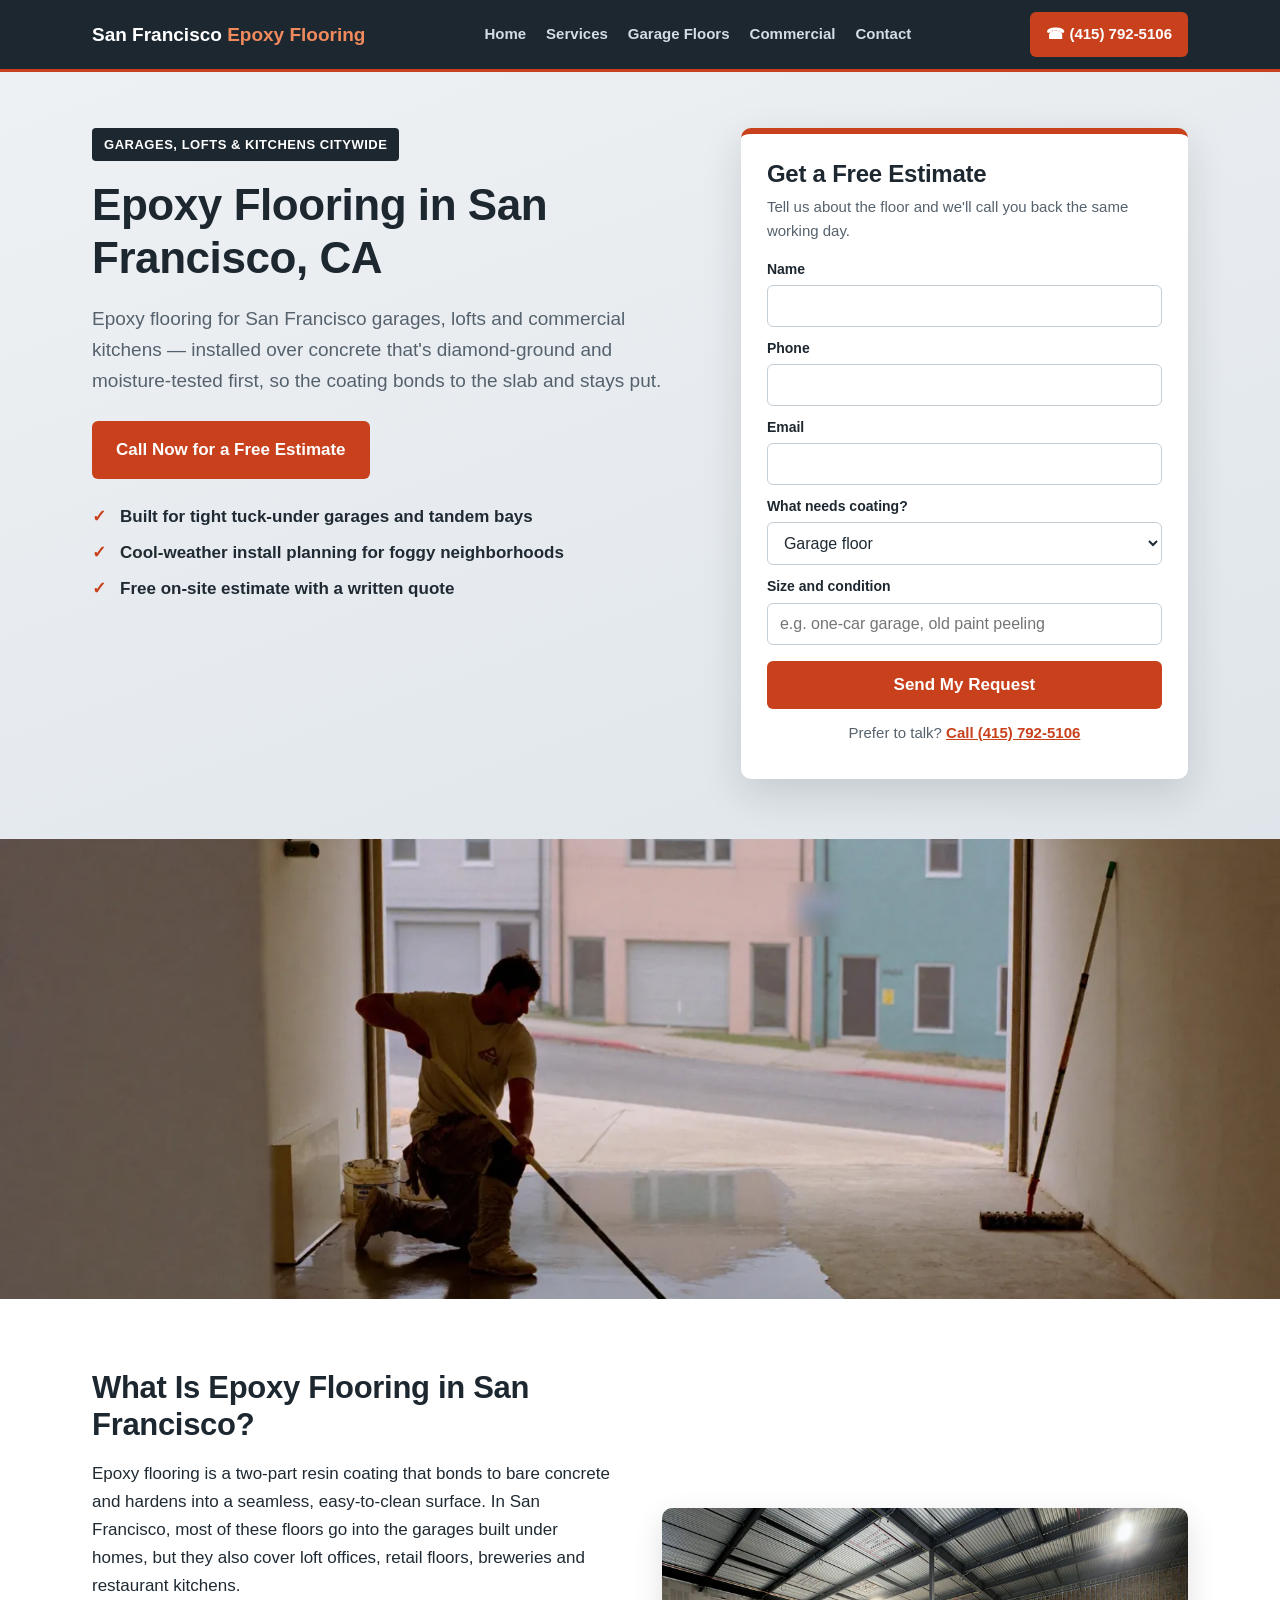
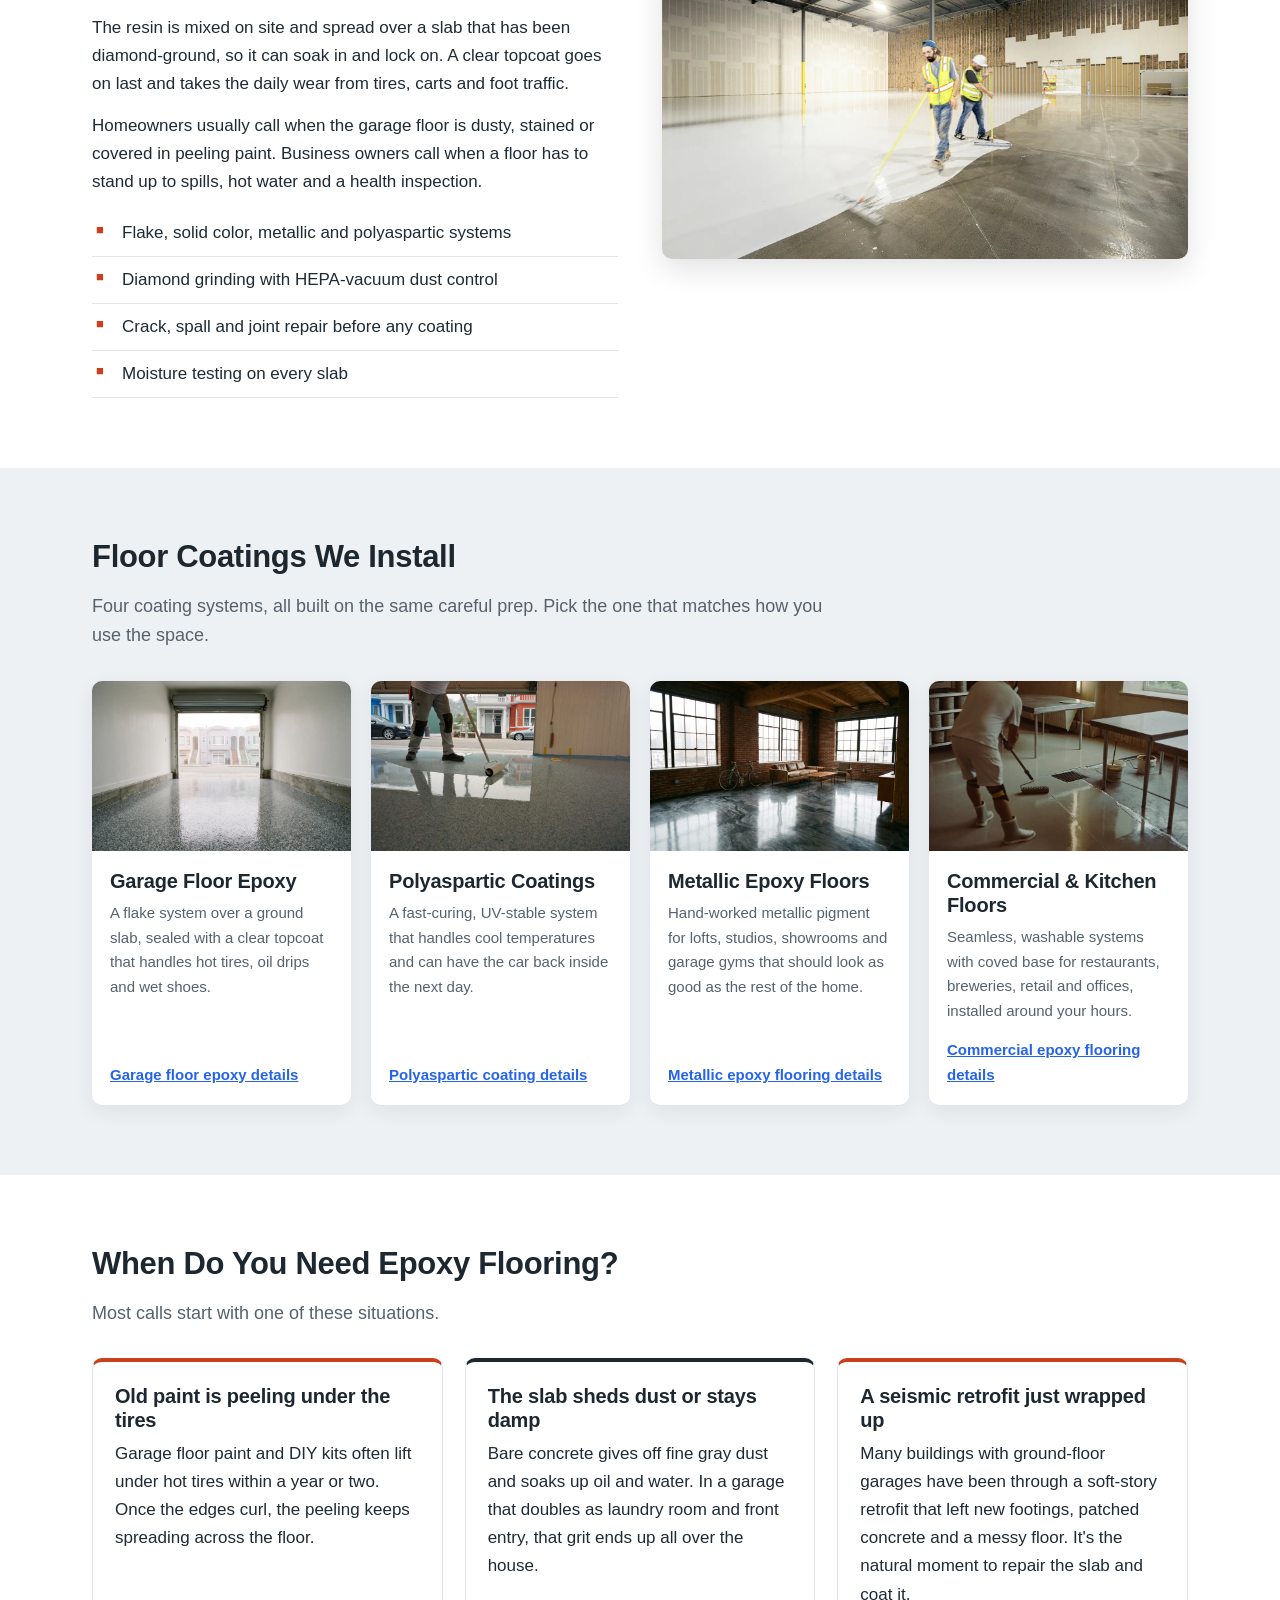
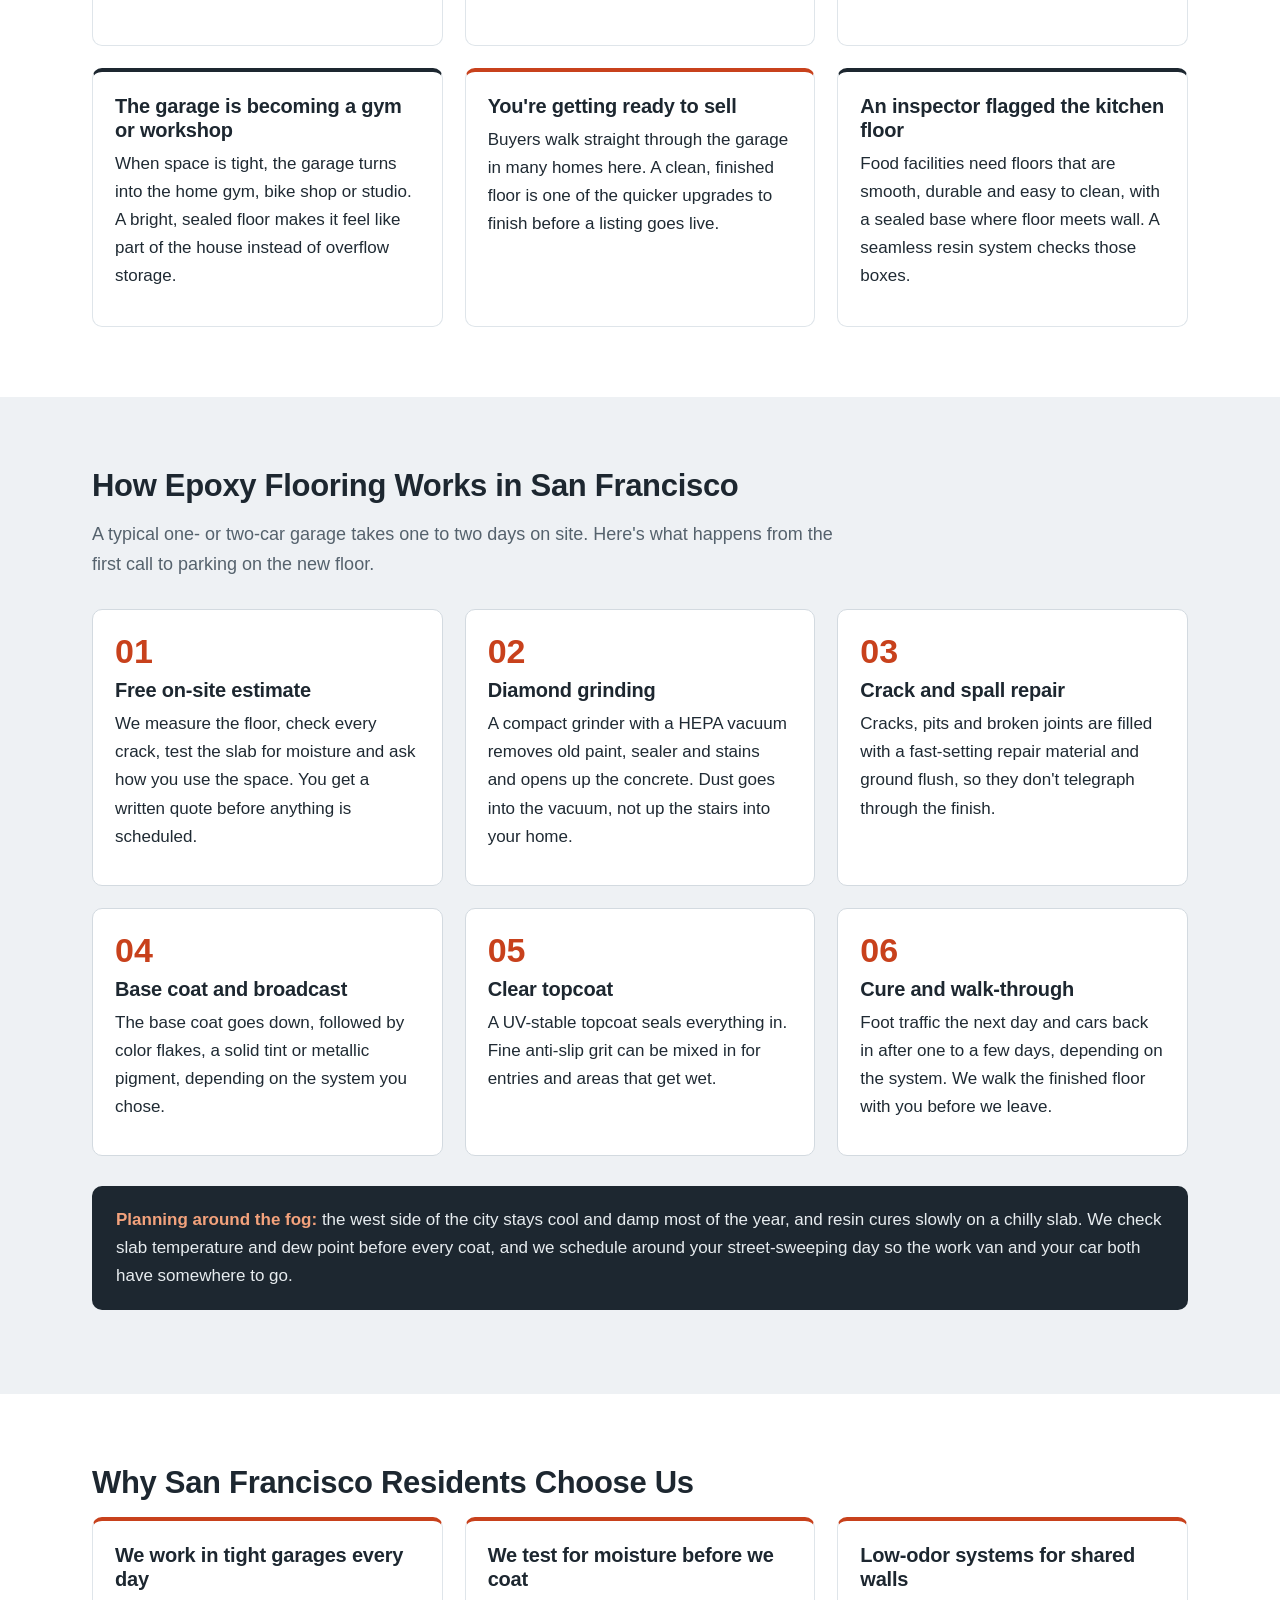
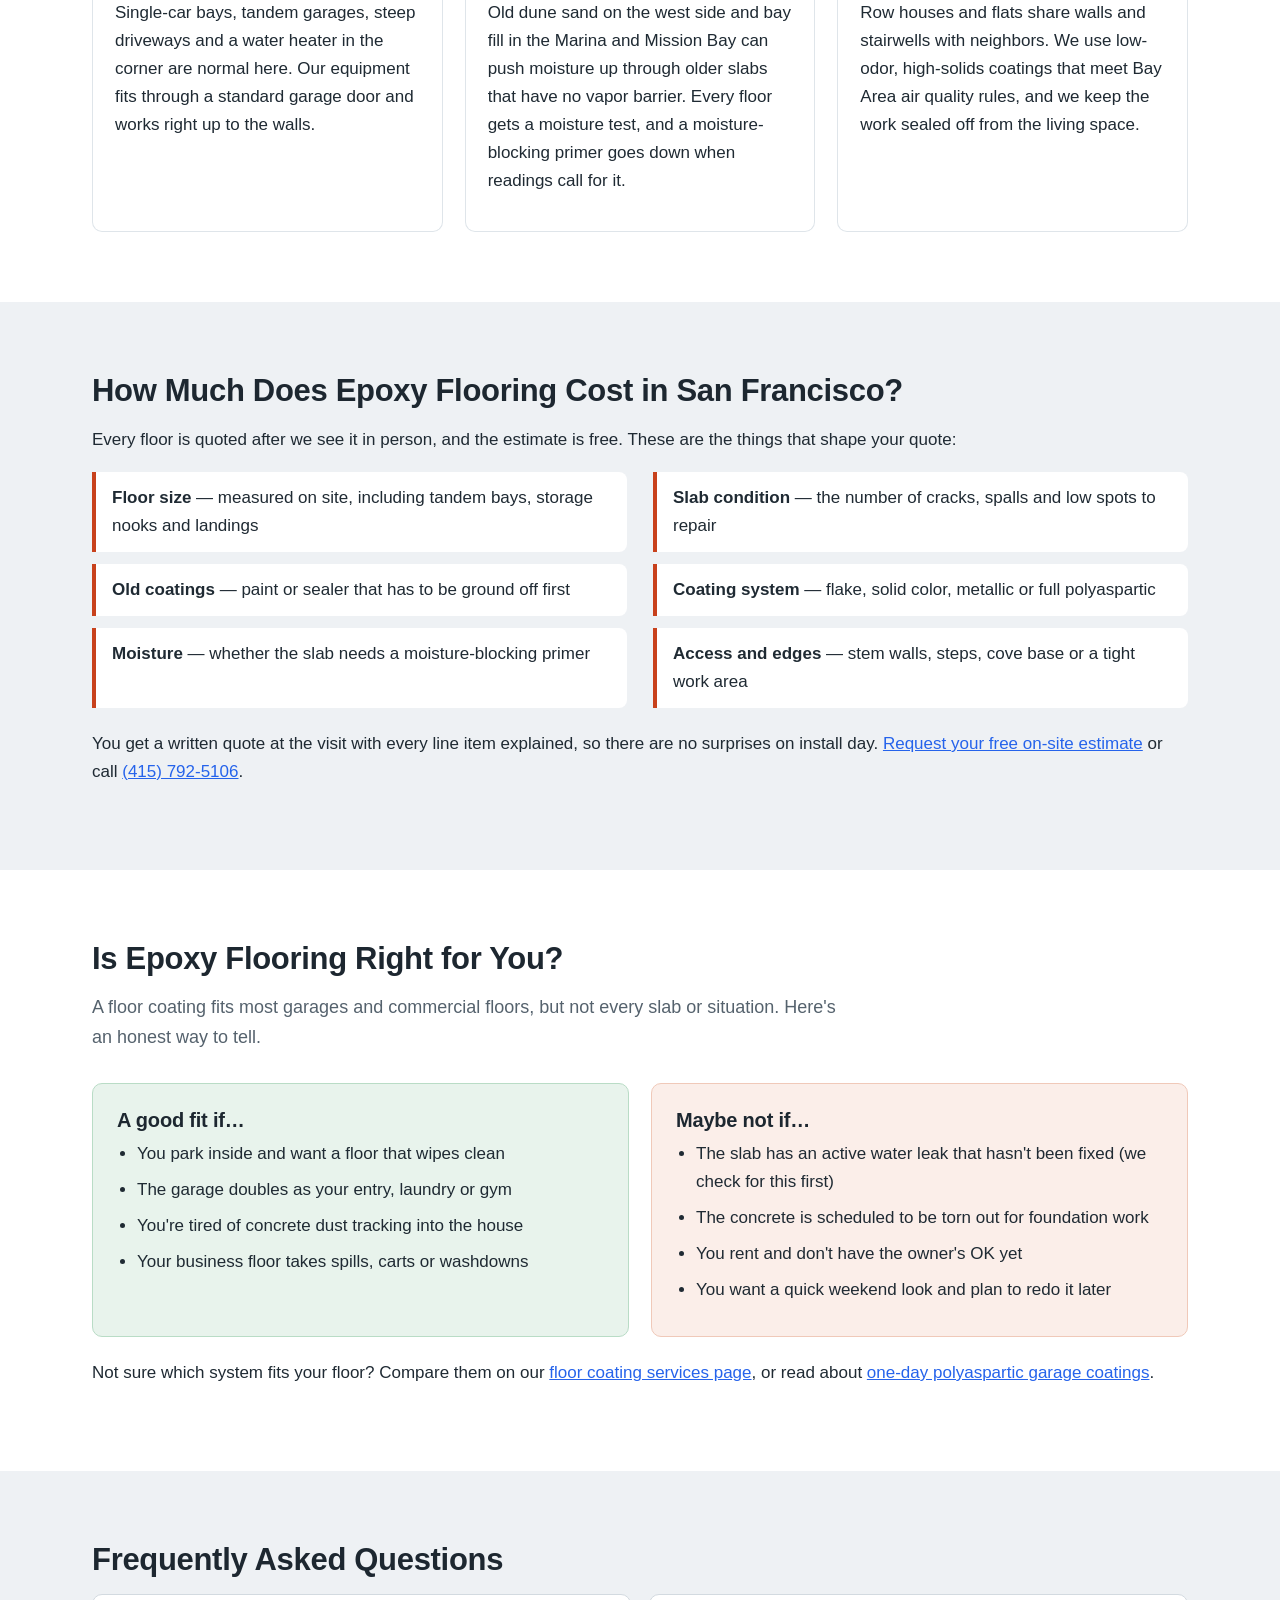
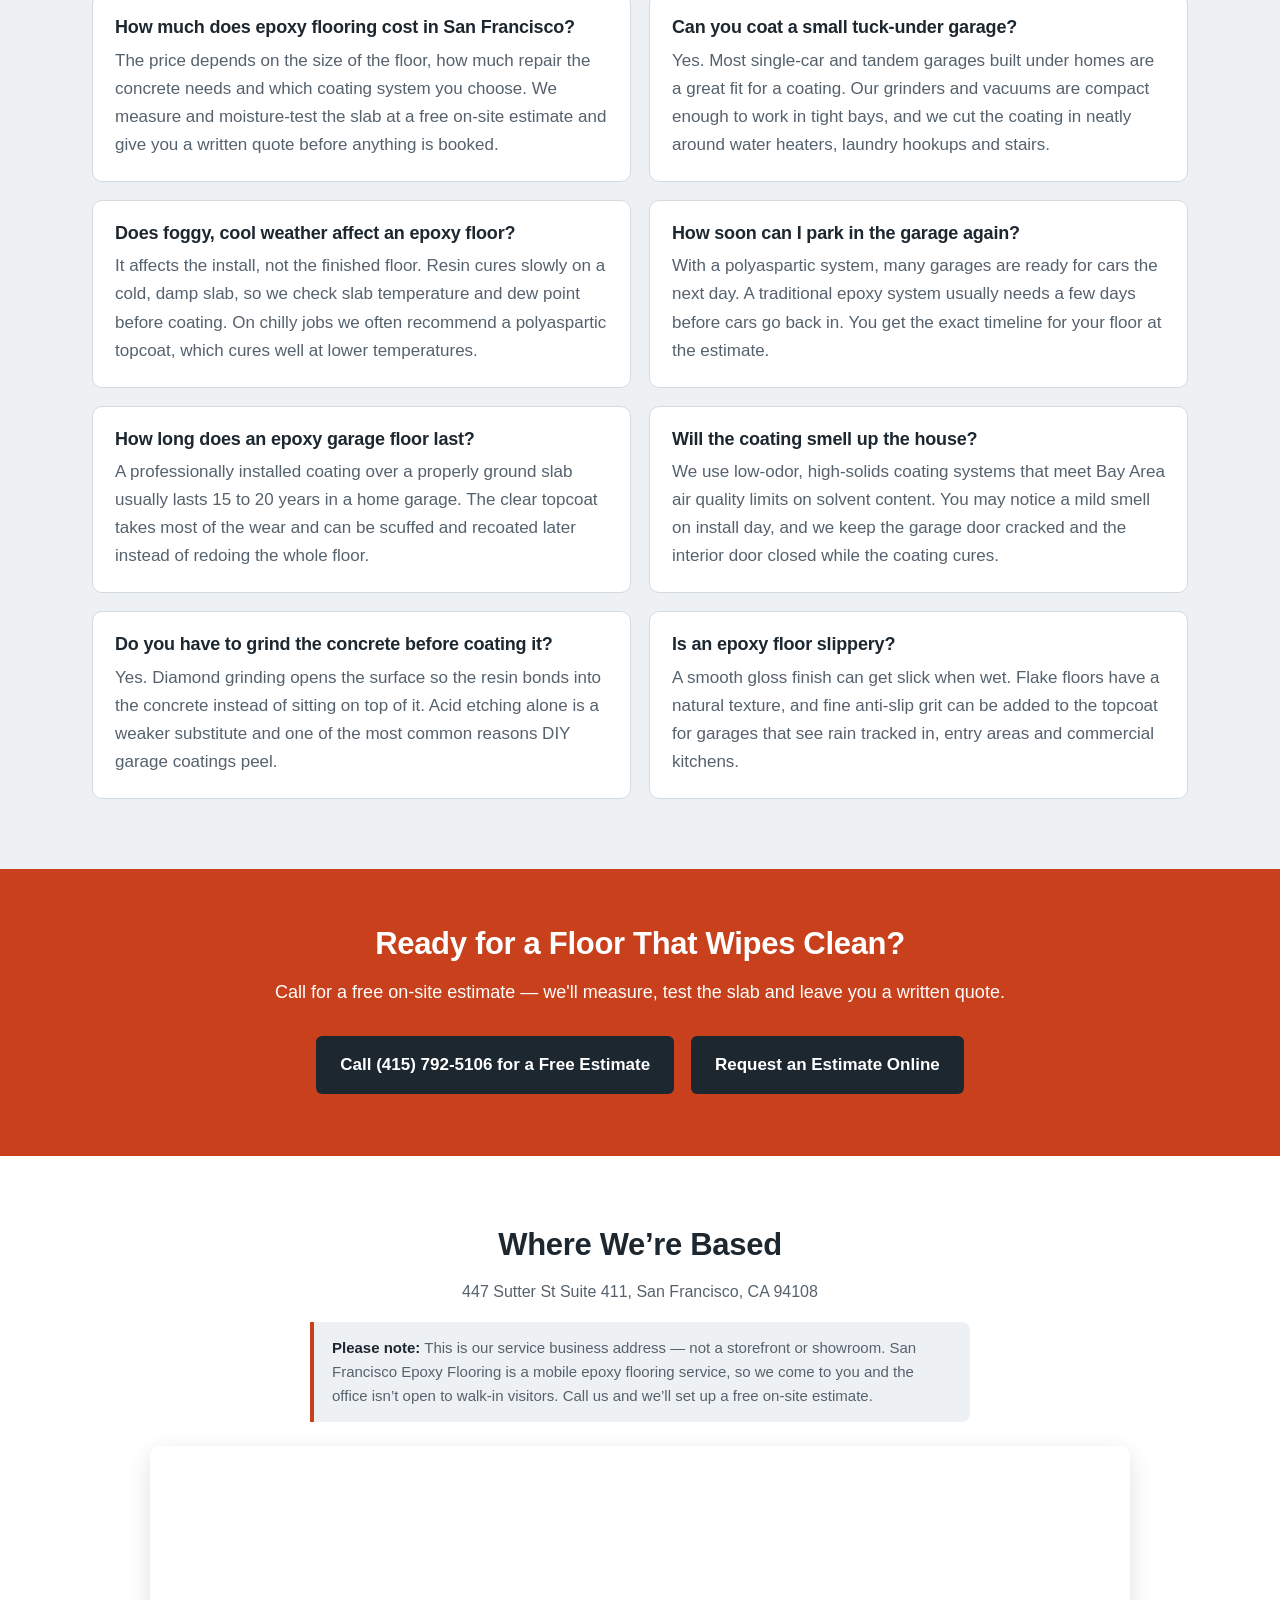
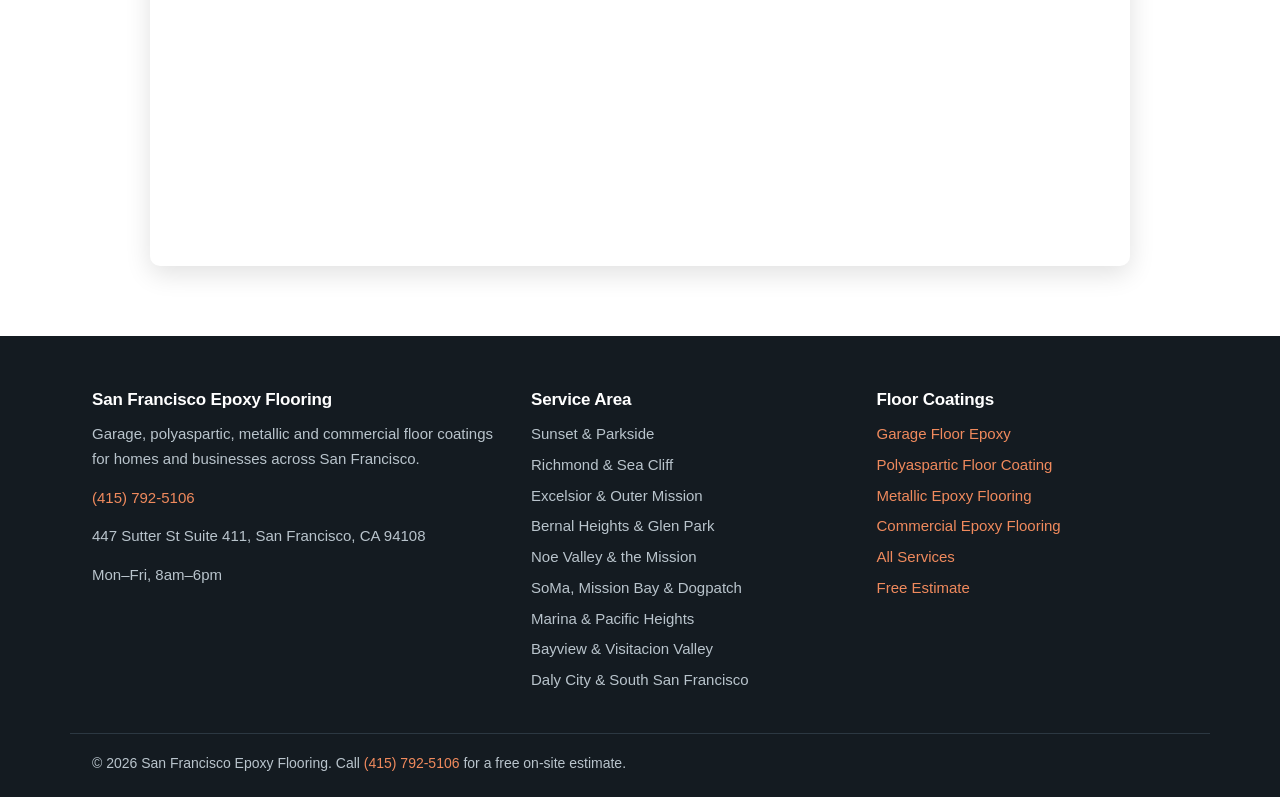
==== index.html @ fe1f2755 "Initial site build - Epoxy Flooring San Francisco" ====
<!DOCTYPE html>
<html lang="en">
<head>
<meta charset="utf-8">
<meta name="viewport" content="width=device-width, initial-scale=1">
<title>Epoxy Flooring in San Francisco, CA | Free On-Site Estimates</title>
<meta name="description" content="Epoxy flooring in San Francisco for tuck-under garages, lofts and restaurant kitchens. Diamond-ground prep and moisture testing. Free estimate: (415) 792-5106.">
<link rel="canonical" href="https://www.sanfranciscoepoxyflooring.com/">
<link rel="stylesheet" href="styles.css">
<script type="application/ld+json">
{
  "@context": "https://schema.org",
  "@type": "LocalBusiness",
  "name": "San Francisco Epoxy Flooring",
  "telephone": "+1-415-792-5106",
  "url": "https://www.sanfranciscoepoxyflooring.com/",
  "image": "https://www.sanfranciscoepoxyflooring.com/epoxy-flooring-san-francisco-hero.webp",
  "address": {
    "@type": "PostalAddress",
    "streetAddress": "447 Sutter St Suite 411",
    "addressLocality": "San Francisco",
    "addressRegion": "CA",
    "postalCode": "94108",
    "addressCountry": "US"
  },
  "areaServed": "San Francisco, CA",
  "description": "Epoxy flooring in San Francisco, CA",
  "openingHours": "Mo-Fr 08:00-18:00"
}
</script>
<script type="application/ld+json">
{
  "@context": "https://schema.org",
  "@type": "FAQPage",
  "mainEntity": [
    {
      "@type": "Question",
      "name": "How much does epoxy flooring cost in San Francisco?",
      "acceptedAnswer": {
        "@type": "Answer",
        "text": "The price depends on the size of the floor, how much repair the concrete needs and which coating system you choose. We measure and moisture-test the slab at a free on-site estimate and give you a written quote before anything is booked."
      }
    },
    {
      "@type": "Question",
      "name": "Can you coat a small tuck-under garage?",
      "acceptedAnswer": {
        "@type": "Answer",
        "text": "Yes. Most single-car and tandem garages built under homes are a great fit for a coating. Our grinders and vacuums are compact enough to work in tight bays, and we cut the coating in neatly around water heaters, laundry hookups and stairs."
      }
    },
    {
      "@type": "Question",
      "name": "Does foggy, cool weather affect an epoxy floor?",
      "acceptedAnswer": {
        "@type": "Answer",
        "text": "It affects the install, not the finished floor. Resin cures slowly on a cold, damp slab, so we check slab temperature and dew point before coating. On chilly jobs we often recommend a polyaspartic topcoat, which cures well at lower temperatures."
      }
    },
    {
      "@type": "Question",
      "name": "How soon can I park in the garage again?",
      "acceptedAnswer": {
        "@type": "Answer",
        "text": "With a polyaspartic system, many garages are ready for cars the next day. A traditional epoxy system usually needs a few days before cars go back in. You get the exact timeline for your floor at the estimate."
      }
    },
    {
      "@type": "Question",
      "name": "How long does an epoxy garage floor last?",
      "acceptedAnswer": {
        "@type": "Answer",
        "text": "A professionally installed coating over a properly ground slab usually lasts 15 to 20 years in a home garage. The clear topcoat takes most of the wear and can be scuffed and recoated later instead of redoing the whole floor."
      }
    },
    {
      "@type": "Question",
      "name": "Will the coating smell up the house?",
      "acceptedAnswer": {
        "@type": "Answer",
        "text": "We use low-odor, high-solids coating systems that meet Bay Area air quality limits on solvent content. You may notice a mild smell on install day, and we keep the garage door cracked and the interior door closed while the coating cures."
      }
    },
    {
      "@type": "Question",
      "name": "Do you have to grind the concrete before coating it?",
      "acceptedAnswer": {
        "@type": "Answer",
        "text": "Yes. Diamond grinding opens the surface so the resin bonds into the concrete instead of sitting on top of it. Acid etching alone is a weaker substitute and one of the most common reasons DIY garage coatings peel."
      }
    },
    {
      "@type": "Question",
      "name": "Is an epoxy floor slippery?",
      "acceptedAnswer": {
        "@type": "Answer",
        "text": "A smooth gloss finish can get slick when wet. Flake floors have a natural texture, and fine anti-slip grit can be added to the topcoat for garages that see rain tracked in, entry areas and commercial kitchens."
      }
    }
  ]
}
</script>
</head>
<body>

<!-- NAV -->
<nav class="nav">
  <div class="nav-inner">
    <a class="brand" href="/">San Francisco <span>Epoxy Flooring</span></a>
    <div class="nav-links">
      <a href="/">Home</a>
      <a href="services.html">Services</a>
      <a href="garage-floor-epoxy-san-francisco.html">Garage Floors</a>
      <a href="commercial-epoxy-flooring-san-francisco.html">Commercial</a>
      <a href="contact.html">Contact</a>
    </div>
    <a class="nav-cta" href="tel:+14157925106">&#9742; (415) 792-5106</a>
  </div>
</nav>

<header class="hero">
  <div class="wrap hero-grid">
    <div class="hero-copy">
      <span class="eyebrow">Garages, lofts &amp; kitchens citywide</span>
      <h1>Epoxy Flooring in San Francisco, CA</h1>
      <p class="hero-sub">Epoxy flooring for San Francisco garages, lofts and commercial kitchens &mdash; installed over concrete that's diamond-ground and moisture-tested first, so the coating bonds to the slab and stays put.</p>
      <a class="btn" href="tel:+14157925106">Call Now for a Free Estimate</a>
      <ul class="hero-points">
        <li>Built for tight tuck-under garages and tandem bays</li>
        <li>Cool-weather install planning for foggy neighborhoods</li>
        <li>Free on-site estimate with a written quote</li>
      </ul>
    </div>
    <div class="hero-form">
      <h2>Get a Free Estimate</h2>
      <p class="form-note">Tell us about the floor and we'll call you back the same working day.</p>
      <form action="https://formspree.io/f/xkjoogpb" method="POST">
        <input type="hidden" name="_subject" value="New Lead &mdash; Epoxy Flooring in San Francisco">
        <label for="hf-name">Name</label>
        <input type="text" id="hf-name" name="name" autocomplete="name" required>
        <label for="hf-phone">Phone</label>
        <input type="tel" id="hf-phone" name="phone" autocomplete="tel" required>
        <label for="hf-email">Email</label>
        <input type="email" id="hf-email" name="email" autocomplete="email">
        <label for="hf-service">What needs coating?</label>
        <select id="hf-service" name="service">
          <option>Garage floor</option>
          <option>Polyaspartic coating</option>
          <option>Metallic epoxy floor</option>
          <option>Commercial or kitchen floor</option>
          <option>Other / not sure</option>
        </select>
        <label for="hf-details">Size and condition</label>
        <input type="text" id="hf-details" name="details" placeholder="e.g. one-car garage, old paint peeling">
        <input type="text" name="_gotcha" style="display:none" tabindex="-1" autocomplete="off">
        <button type="submit">Send My Request</button>
      </form>
      <p class="form-alt">Prefer to talk? <a href="tel:+14157925106">Call (415) 792-5106</a></p>
    </div>
  </div>
</header>

<section class="hero-band">
  <img src="epoxy-flooring-san-francisco-hero.webp" alt="Installer kneeling to squeegee gray epoxy across a narrow garage floor with the roll-up door open to the street" width="1600" height="900">
</section>

<!-- WHAT IS IT -->
<section class="section">
  <div class="wrap split">
    <div>
      <h2>What Is Epoxy Flooring in San Francisco?</h2>
      <p>Epoxy flooring is a two-part resin coating that bonds to bare concrete and hardens into a seamless, easy-to-clean surface. In San Francisco, most of these floors go into the garages built under homes, but they also cover loft offices, retail floors, breweries and restaurant kitchens.</p>
      <p>The resin is mixed on site and spread over a slab that has been diamond-ground, so it can soak in and lock on. A clear topcoat goes on last and takes the daily wear from tires, carts and foot traffic.</p>
      <p>Homeowners usually call when the garage floor is dusty, stained or covered in peeling paint. Business owners call when a floor has to stand up to spills, hot water and a health inspection.</p>
      <ul class="ticks">
        <li>Flake, solid color, metallic and polyaspartic systems</li>
        <li>Diamond grinding with HEPA-vacuum dust control</li>
        <li>Crack, spall and joint repair before any coating</li>
        <li>Moisture testing on every slab</li>
      </ul>
    </div>
    <div>
      <img src="epoxy-coating-crew-san-francisco.webp" alt="Two installers spreading white epoxy coating across a large concrete floor with squeegees" width="1600" height="1068" loading="lazy">
    </div>
  </div>
</section>

<!-- SERVICES GRID -->
<section class="section alt">
  <div class="wrap">
    <h2>Floor Coatings We Install</h2>
    <p class="lead">Four coating systems, all built on the same careful prep. Pick the one that matches how you use the space.</p>
    <div class="svc-grid">
      <div class="svc-card">
        <img src="garage-floor-epoxy-san-francisco.webp" alt="Glossy gray flake epoxy floor in a narrow garage with the door open to a row of houses" width="1600" height="1073" loading="lazy">
        <div class="svc-body">
          <h3>Garage Floor Epoxy</h3>
          <p>A flake system over a ground slab, sealed with a clear topcoat that handles hot tires, oil drips and wet shoes.</p>
          <a class="svc-link" href="garage-floor-epoxy-san-francisco.html">Garage floor epoxy details</a>
        </div>
      </div>
      <div class="svc-card">
        <img src="polyaspartic-floor-coating-san-francisco.webp" alt="Installer rolling a clear polyaspartic topcoat over a blue-gray flake garage floor" width="1600" height="1200" loading="lazy">
        <div class="svc-body">
          <h3>Polyaspartic Coatings</h3>
          <p>A fast-curing, UV-stable system that handles cool temperatures and can have the car back inside the next day.</p>
          <a class="svc-link" href="polyaspartic-floor-coating-san-francisco.html">Polyaspartic coating details</a>
        </div>
      </div>
      <div class="svc-card">
        <img src="metallic-epoxy-floor-san-francisco.webp" alt="Charcoal and silver metallic epoxy floor in a brick warehouse loft with tall steel windows" width="1600" height="1073" loading="lazy">
        <div class="svc-body">
          <h3>Metallic Epoxy Floors</h3>
          <p>Hand-worked metallic pigment for lofts, studios, showrooms and garage gyms that should look as good as the rest of the home.</p>
          <a class="svc-link" href="metallic-epoxy-flooring-san-francisco.html">Metallic epoxy flooring details</a>
        </div>
      </div>
      <div class="svc-card">
        <img src="commercial-epoxy-flooring-san-francisco.webp" alt="Installer rolling light gray epoxy across a restaurant kitchen floor near a floor drain" width="1600" height="1067" loading="lazy">
        <div class="svc-body">
          <h3>Commercial &amp; Kitchen Floors</h3>
          <p>Seamless, washable systems with coved base for restaurants, breweries, retail and offices, installed around your hours.</p>
          <a class="svc-link" href="commercial-epoxy-flooring-san-francisco.html">Commercial epoxy flooring details</a>
        </div>
      </div>
    </div>
  </div>
</section>

<!-- WHEN -->
<section class="section">
  <div class="wrap">
    <h2>When Do You Need Epoxy Flooring?</h2>
    <p class="lead">Most calls start with one of these situations.</p>
    <div class="grid3">
      <div class="tile accent">
        <h3>Old paint is peeling under the tires</h3>
        <p>Garage floor paint and DIY kits often lift under hot tires within a year or two. Once the edges curl, the peeling keeps spreading across the floor.</p>
      </div>
      <div class="tile">
        <h3>The slab sheds dust or stays damp</h3>
        <p>Bare concrete gives off fine gray dust and soaks up oil and water. In a garage that doubles as laundry room and front entry, that grit ends up all over the house.</p>
      </div>
      <div class="tile accent">
        <h3>A seismic retrofit just wrapped up</h3>
        <p>Many buildings with ground-floor garages have been through a soft-story retrofit that left new footings, patched concrete and a messy floor. It's the natural moment to repair the slab and coat it.</p>
      </div>
      <div class="tile">
        <h3>The garage is becoming a gym or workshop</h3>
        <p>When space is tight, the garage turns into the home gym, bike shop or studio. A bright, sealed floor makes it feel like part of the house instead of overflow storage.</p>
      </div>
      <div class="tile accent">
        <h3>You're getting ready to sell</h3>
        <p>Buyers walk straight through the garage in many homes here. A clean, finished floor is one of the quicker upgrades to finish before a listing goes live.</p>
      </div>
      <div class="tile">
        <h3>An inspector flagged the kitchen floor</h3>
        <p>Food facilities need floors that are smooth, durable and easy to clean, with a sealed base where floor meets wall. A seamless resin system checks those boxes.</p>
      </div>
    </div>
  </div>
</section>

<!-- HOW IT WORKS -->
<section class="section alt">
  <div class="wrap">
    <h2>How Epoxy Flooring Works in San Francisco</h2>
    <p class="lead">A typical one- or two-car garage takes one to two days on site. Here's what happens from the first call to parking on the new floor.</p>
    <ol class="steps">
      <li><h3>Free on-site estimate</h3><p>We measure the floor, check every crack, test the slab for moisture and ask how you use the space. You get a written quote before anything is scheduled.</p></li>
      <li><h3>Diamond grinding</h3><p>A compact grinder with a HEPA vacuum removes old paint, sealer and stains and opens up the concrete. Dust goes into the vacuum, not up the stairs into your home.</p></li>
      <li><h3>Crack and spall repair</h3><p>Cracks, pits and broken joints are filled with a fast-setting repair material and ground flush, so they don't telegraph through the finish.</p></li>
      <li><h3>Base coat and broadcast</h3><p>The base coat goes down, followed by color flakes, a solid tint or metallic pigment, depending on the system you chose.</p></li>
      <li><h3>Clear topcoat</h3><p>A UV-stable topcoat seals everything in. Fine anti-slip grit can be mixed in for entries and areas that get wet.</p></li>
      <li><h3>Cure and walk-through</h3><p>Foot traffic the next day and cars back in after one to a few days, depending on the system. We walk the finished floor with you before we leave.</p></li>
    </ol>
    <p class="callout"><strong>Planning around the fog:</strong> the west side of the city stays cool and damp most of the year, and resin cures slowly on a chilly slab. We check slab temperature and dew point before every coat, and we schedule around your street-sweeping day so the work van and your car both have somewhere to go.</p>
  </div>
</section>

<!-- WHY US -->
<section class="section">
  <div class="wrap">
    <h2>Why San Francisco Residents Choose Us</h2>
    <div class="grid3">
      <div class="tile accent">
        <h3>We work in tight garages every day</h3>
        <p>Single-car bays, tandem garages, steep driveways and a water heater in the corner are normal here. Our equipment fits through a standard garage door and works right up to the walls.</p>
      </div>
      <div class="tile accent">
        <h3>We test for moisture before we coat</h3>
        <p>Old dune sand on the west side and bay fill in the Marina and Mission Bay can push moisture up through older slabs that have no vapor barrier. Every floor gets a moisture test, and a moisture-blocking primer goes down when readings call for it.</p>
      </div>
      <div class="tile accent">
        <h3>Low-odor systems for shared walls</h3>
        <p>Row houses and flats share walls and stairwells with neighbors. We use low-odor, high-solids coatings that meet Bay Area air quality rules, and we keep the work sealed off from the living space.</p>
      </div>
    </div>
  </div>
</section>

<!-- COST -->
<section class="section alt">
  <div class="wrap">
    <h2>How Much Does Epoxy Flooring Cost in San Francisco?</h2>
    <p>Every floor is quoted after we see it in person, and the estimate is free. These are the things that shape your quote:</p>
    <ul class="factors">
      <li><strong>Floor size</strong> &mdash; measured on site, including tandem bays, storage nooks and landings</li>
      <li><strong>Slab condition</strong> &mdash; the number of cracks, spalls and low spots to repair</li>
      <li><strong>Old coatings</strong> &mdash; paint or sealer that has to be ground off first</li>
      <li><strong>Coating system</strong> &mdash; flake, solid color, metallic or full polyaspartic</li>
      <li><strong>Moisture</strong> &mdash; whether the slab needs a moisture-blocking primer</li>
      <li><strong>Access and edges</strong> &mdash; stem walls, steps, cove base or a tight work area</li>
    </ul>
    <p>You get a written quote at the visit with every line item explained, so there are no surprises on install day. <a href="contact.html" style="color: #2563eb; text-decoration: underline;">Request your free on-site estimate</a> or call <a href="tel:+14157925106" style="color: #2563eb; text-decoration: underline;">(415) 792-5106</a>.</p>
  </div>
</section>

<!-- RIGHT FOR YOU -->
<section class="section">
  <div class="wrap">
    <h2>Is Epoxy Flooring Right for You?</h2>
    <p class="lead">A floor coating fits most garages and commercial floors, but not every slab or situation. Here's an honest way to tell.</p>
    <div class="fit">
      <div class="fit-box fit-yes">
        <h3>A good fit if&hellip;</h3>
        <ul>
          <li>You park inside and want a floor that wipes clean</li>
          <li>The garage doubles as your entry, laundry or gym</li>
          <li>You're tired of concrete dust tracking into the house</li>
          <li>Your business floor takes spills, carts or washdowns</li>
        </ul>
      </div>
      <div class="fit-box fit-no">
        <h3>Maybe not if&hellip;</h3>
        <ul>
          <li>The slab has an active water leak that hasn't been fixed (we check for this first)</li>
          <li>The concrete is scheduled to be torn out for foundation work</li>
          <li>You rent and don't have the owner's OK yet</li>
          <li>You want a quick weekend look and plan to redo it later</li>
        </ul>
      </div>
    </div>
    <p style="margin-top:22px;">Not sure which system fits your floor? Compare them on our <a href="services.html" style="color: #2563eb; text-decoration: underline;">floor coating services page</a>, or read about <a href="polyaspartic-floor-coating-san-francisco.html" style="color: #2563eb; text-decoration: underline;">one-day polyaspartic garage coatings</a>.</p>
  </div>
</section>

<!-- FAQ -->
<section class="section alt">
  <div class="wrap">
    <h2>Frequently Asked Questions</h2>
    <div class="faq-list">
      <div class="faq-item">
        <h3>How much does epoxy flooring cost in San Francisco?</h3>
        <p>The price depends on the size of the floor, how much repair the concrete needs and which coating system you choose. We measure and moisture-test the slab at a free on-site estimate and give you a written quote before anything is booked.</p>
      </div>
      <div class="faq-item">
        <h3>Can you coat a small tuck-under garage?</h3>
        <p>Yes. Most single-car and tandem garages built under homes are a great fit for a coating. Our grinders and vacuums are compact enough to work in tight bays, and we cut the coating in neatly around water heaters, laundry hookups and stairs.</p>
      </div>
      <div class="faq-item">
        <h3>Does foggy, cool weather affect an epoxy floor?</h3>
        <p>It affects the install, not the finished floor. Resin cures slowly on a cold, damp slab, so we check slab temperature and dew point before coating. On chilly jobs we often recommend a polyaspartic topcoat, which cures well at lower temperatures.</p>
      </div>
      <div class="faq-item">
        <h3>How soon can I park in the garage again?</h3>
        <p>With a polyaspartic system, many garages are ready for cars the next day. A traditional epoxy system usually needs a few days before cars go back in. You get the exact timeline for your floor at the estimate.</p>
      </div>
      <div class="faq-item">
        <h3>How long does an epoxy garage floor last?</h3>
        <p>A professionally installed coating over a properly ground slab usually lasts 15 to 20 years in a home garage. The clear topcoat takes most of the wear and can be scuffed and recoated later instead of redoing the whole floor.</p>
      </div>
      <div class="faq-item">
        <h3>Will the coating smell up the house?</h3>
        <p>We use low-odor, high-solids coating systems that meet Bay Area air quality limits on solvent content. You may notice a mild smell on install day, and we keep the garage door cracked and the interior door closed while the coating cures.</p>
      </div>
      <div class="faq-item">
        <h3>Do you have to grind the concrete before coating it?</h3>
        <p>Yes. Diamond grinding opens the surface so the resin bonds into the concrete instead of sitting on top of it. Acid etching alone is a weaker substitute and one of the most common reasons DIY garage coatings peel.</p>
      </div>
      <div class="faq-item">
        <h3>Is an epoxy floor slippery?</h3>
        <p>A smooth gloss finish can get slick when wet. Flake floors have a natural texture, and fine anti-slip grit can be added to the topcoat for garages that see rain tracked in, entry areas and commercial kitchens.</p>
      </div>
    </div>
  </div>
</section>

<!-- CTA -->
<section class="cta-band">
  <div class="wrap">
    <h2>Ready for a Floor That Wipes Clean?</h2>
    <p>Call for a free on-site estimate &mdash; we'll measure, test the slab and leave you a written quote.</p>
    <a class="btn" href="tel:+14157925106">Call (415) 792-5106 for a Free Estimate</a>
    <a class="btn" href="contact.html">Request an Estimate Online</a>
  </div>
</section>

<!-- MAP / LOCATION -->
<section class="section">
  <div class="wrap" style="text-align:center;">
    <h2>Where We&rsquo;re Based</h2>
    <p style="color:var(--muted); font-size:16px; margin-bottom:16px;">447 Sutter St Suite 411, San Francisco, CA 94108</p>
    <p class="map-note">
      <strong>Please note:</strong> This is our service business address &mdash; not a storefront or showroom. San Francisco Epoxy Flooring is a mobile epoxy flooring service, so we come to you and the office isn&rsquo;t open to walk-in visitors. Call us and we&rsquo;ll set up a free on-site estimate.
    </p>
    <div class="map-frame">
      <iframe title="Map to San Francisco Epoxy Flooring service address, 447 Sutter St Suite 411, San Francisco, CA 94108" src="https://www.google.com/maps?q=447%20Sutter%20St%20Suite%20411%2C%20San%20Francisco%2C%20CA%2094108&amp;output=embed" width="100%" height="420" style="border:0; display:block;" loading="lazy" referrerpolicy="no-referrer-when-downgrade" allowfullscreen></iframe>
    </div>
  </div>
</section>

<!-- FOOTER -->
<footer class="footer">
  <div class="wrap footer-grid">
    <div>
      <h3>San Francisco Epoxy Flooring</h3>
      <p>Garage, polyaspartic, metallic and commercial floor coatings for homes and businesses across San Francisco.</p>
      <p><a href="tel:+14157925106">(415) 792-5106</a></p>
      <p>447 Sutter St Suite 411, San Francisco, CA 94108</p>
      <p>Mon&ndash;Fri, 8am&ndash;6pm</p>
    </div>
    <div>
      <h3>Service Area</h3>
      <ul>
        <li>Sunset &amp; Parkside</li>
        <li>Richmond &amp; Sea Cliff</li>
        <li>Excelsior &amp; Outer Mission</li>
        <li>Bernal Heights &amp; Glen Park</li>
        <li>Noe Valley &amp; the Mission</li>
        <li>SoMa, Mission Bay &amp; Dogpatch</li>
        <li>Marina &amp; Pacific Heights</li>
        <li>Bayview &amp; Visitacion Valley</li>
        <li>Daly City &amp; South San Francisco</li>
      </ul>
    </div>
    <div>
      <h3>Floor Coatings</h3>
      <ul>
        <li><a href="garage-floor-epoxy-san-francisco.html">Garage Floor Epoxy</a></li>
        <li><a href="polyaspartic-floor-coating-san-francisco.html">Polyaspartic Floor Coating</a></li>
        <li><a href="metallic-epoxy-flooring-san-francisco.html">Metallic Epoxy Flooring</a></li>
        <li><a href="commercial-epoxy-flooring-san-francisco.html">Commercial Epoxy Flooring</a></li>
        <li><a href="services.html">All Services</a></li>
        <li><a href="contact.html">Free Estimate</a></li>
      </ul>
    </div>
  </div>
  <div class="wrap footer-bottom">&copy; 2026 San Francisco Epoxy Flooring. Call <a href="tel:+14157925106">(415) 792-5106</a> for a free on-site estimate.</div>
</footer>

</body>
</html>
---- styles.css ----
/* San Francisco Epoxy Flooring - fog slate + international orange */
:root {
  --slate: #1d2730;
  --slate-deep: #141b21;
  --orange: #c8411c;
  --orange-dark: #a83514;
  --fog: #eef1f4;
  --fog-mid: #dfe5ea;
  --ink: #1f2a33;
  --muted: #55626d;
  --white: #ffffff;
  --radius: 10px;
}

* { box-sizing: border-box; margin: 0; padding: 0; }

html { -webkit-text-size-adjust: 100%; }

body {
  font-family: "Avenir Next", "Segoe UI", -apple-system, BlinkMacSystemFont, Roboto, Helvetica, Arial, sans-serif;
  color: var(--ink);
  background: var(--white);
  line-height: 1.65;
  font-size: 17px;
}

img { max-width: 100%; height: auto; display: block; }
a { color: inherit; }

.wrap { max-width: 1140px; margin: 0 auto; padding: 0 22px; }

h1, h2, h3 { line-height: 1.2; color: var(--slate); font-weight: 800; letter-spacing: -0.01em; }
h1 { font-size: 44px; margin-bottom: 18px; }
h2 { font-size: 31px; margin-bottom: 16px; }
h3 { font-size: 20px; margin-bottom: 8px; }
p { margin-bottom: 14px; }

/* NAV */
.nav { position: sticky; top: 0; z-index: 50; background: var(--slate); border-bottom: 3px solid var(--orange); }
.nav-inner { max-width: 1140px; margin: 0 auto; padding: 12px 22px; display: flex; align-items: center; gap: 20px; }
.brand { color: var(--white); text-decoration: none; font-weight: 800; font-size: 19px; white-space: nowrap; }
.brand span { color: #f08a5d; }
.nav-links { display: flex; gap: 20px; flex: 1; justify-content: center; }
.nav-links a { color: #d5dde3; text-decoration: none; font-size: 15px; font-weight: 600; white-space: nowrap; }
.nav-links a:hover { color: var(--white); }
.nav-cta { background: var(--orange); color: var(--white); text-decoration: none; font-weight: 800; padding: 10px 16px; border-radius: 6px; white-space: nowrap; font-size: 15px; }
.nav-cta:hover { background: var(--orange-dark); }

/* HERO */
.hero { background: linear-gradient(160deg, var(--fog) 0%, var(--fog-mid) 100%); padding: 56px 0 60px; }
.hero-grid { display: grid; grid-template-columns: 1.15fr 0.85fr; gap: 44px; align-items: start; }
.eyebrow { display: inline-block; background: var(--slate); color: var(--white); font-size: 13px; font-weight: 700; letter-spacing: 0.04em; text-transform: uppercase; padding: 6px 12px; border-radius: 4px; margin-bottom: 18px; }
.hero-sub { font-size: 19px; color: var(--muted); margin-bottom: 24px; max-width: 600px; }
.hero-points { list-style: none; margin-top: 24px; }
.hero-points li { padding-left: 28px; position: relative; margin-bottom: 8px; color: var(--ink); font-weight: 600; }
.hero-points li::before { content: "\2713"; position: absolute; left: 0; color: var(--orange); font-weight: 800; }

.btn { display: inline-block; background: var(--orange); color: var(--white); text-decoration: none; font-weight: 800; padding: 15px 24px; border-radius: 6px; font-size: 17px; border: 0; cursor: pointer; }
.btn:hover { background: var(--orange-dark); }
.btn-ghost { background: transparent; color: var(--white); border: 2px solid var(--white); }
.btn-ghost:hover { background: rgba(255,255,255,0.12); }

.hero-form { background: var(--white); border-radius: var(--radius); border-top: 6px solid var(--orange); box-shadow: 0 14px 40px rgba(20, 27, 33, 0.14); padding: 26px 26px 20px; }
.hero-form h2 { font-size: 24px; margin-bottom: 6px; }
.form-note { color: var(--muted); font-size: 15px; margin-bottom: 14px; }
.hero-form label, .contact-form label { display: block; font-size: 14px; font-weight: 700; margin: 10px 0 4px; color: var(--slate); }
.hero-form input, .hero-form select, .contact-form input, .contact-form select, .contact-form textarea {
  width: 100%; padding: 11px 12px; border: 1px solid #c5ced5; border-radius: 6px; font-size: 16px; font-family: inherit; background: var(--white); color: var(--ink);
}
.contact-form textarea { min-height: 120px; resize: vertical; }
.hero-form button, .contact-form button { width: 100%; margin-top: 16px; background: var(--orange); color: var(--white); border: 0; border-radius: 6px; padding: 14px; font-size: 17px; font-weight: 800; cursor: pointer; font-family: inherit; }
.hero-form button:hover, .contact-form button:hover { background: var(--orange-dark); }
.form-alt { text-align: center; font-size: 15px; margin-top: 12px; color: var(--muted); }
.form-alt a { color: var(--orange); font-weight: 800; }

/* IMAGE BAND */
.hero-band img { width: 100%; height: 460px; object-fit: cover; }

/* SECTIONS */
.section { padding: 70px 0; }
.section.alt { background: var(--fog); }
.lead { font-size: 18px; color: var(--muted); max-width: 760px; margin-bottom: 30px; }
.intro { font-size: 19px; max-width: 820px; }

.split { display: grid; grid-template-columns: 1fr 1fr; gap: 44px; align-items: center; }
.split img { border-radius: var(--radius); box-shadow: 0 10px 30px rgba(0,0,0,0.12); }

.ticks { list-style: none; margin-top: 10px; }
.ticks li { padding: 9px 0 9px 30px; position: relative; border-bottom: 1px solid var(--fog-mid); }
.ticks li::before { content: "\25A0"; color: var(--orange); position: absolute; left: 4px; top: 9px; font-size: 13px; }

.grid3 { display: grid; grid-template-columns: repeat(3, 1fr); gap: 22px; }
.grid2 { display: grid; grid-template-columns: repeat(2, 1fr); gap: 22px; }
.tile { background: var(--white); border: 1px solid var(--fog-mid); border-top: 4px solid var(--slate); border-radius: var(--radius); padding: 22px; }
.section.alt .tile { border-color: #d3dae0; border-top-color: var(--slate); }
.tile.accent { border-top-color: var(--orange); }

/* SERVICE CARDS */
.svc-grid { display: grid; grid-template-columns: repeat(4, 1fr); gap: 20px; }
.svc-card { background: var(--white); border-radius: var(--radius); overflow: hidden; box-shadow: 0 6px 20px rgba(20,27,33,0.08); display: flex; flex-direction: column; }
.svc-card img { height: 170px; width: 100%; object-fit: cover; }
.svc-body { padding: 18px; display: flex; flex-direction: column; flex: 1; }
.svc-body p { font-size: 15px; color: var(--muted); flex: 1; }
.svc-link { color: #2563eb; text-decoration: underline; font-weight: 700; font-size: 15px; }

/* STEPS */
.steps { list-style: none; display: grid; grid-template-columns: repeat(3, 1fr); gap: 22px; counter-reset: step; }
.steps li { counter-increment: step; background: var(--white); border-radius: var(--radius); padding: 24px 22px 20px; position: relative; border: 1px solid #d3dae0; }
.steps li::before { content: counter(step, decimal-leading-zero); display: block; font-size: 34px; font-weight: 800; color: var(--orange); line-height: 1; margin-bottom: 10px; }

.callout { margin-top: 30px; background: var(--slate); color: #e7ecef; border-radius: var(--radius); padding: 20px 24px; }
.callout strong { color: #f3a27c; }

.factors { list-style: none; display: grid; grid-template-columns: repeat(2, 1fr); gap: 12px 26px; margin: 18px 0 22px; }
.factors li { background: var(--white); border-left: 4px solid var(--orange); padding: 12px 16px; border-radius: 0 8px 8px 0; }
.section:not(.alt) .factors li { background: var(--fog); }

/* FIT */
.fit { display: grid; grid-template-columns: 1fr 1fr; gap: 22px; }
.fit-box { border-radius: var(--radius); padding: 24px; }
.fit-yes { background: #e8f3ec; border: 1px solid #b9dcc6; }
.fit-no { background: #fbeee9; border: 1px solid #f0c9b9; }
.fit-box ul { padding-left: 20px; }
.fit-box li { margin-bottom: 8px; }

/* COMPARE TABLE */
.compare { width: 100%; border-collapse: collapse; margin: 10px 0 18px; background: var(--white); }
.compare th, .compare td { text-align: left; padding: 12px 14px; border-bottom: 1px solid var(--fog-mid); font-size: 16px; vertical-align: top; }
.compare th { background: var(--slate); color: var(--white); }

/* FAQ */
.faq-list { display: grid; grid-template-columns: 1fr 1fr; gap: 18px; }
.faq-item { background: var(--white); border-radius: var(--radius); padding: 22px; border: 1px solid #d3dae0; }
.faq-item h3 { font-size: 18px; }
.faq-item p { margin-bottom: 0; color: var(--muted); }

/* CTA BAND */
.cta-band { background: var(--orange); color: var(--white); padding: 56px 0; text-align: center; }
.cta-band h2 { color: var(--white); }
.cta-band p { font-size: 18px; margin-bottom: 22px; }
.cta-band .btn { background: var(--slate); margin: 6px; }
.cta-band .btn:hover { background: var(--slate-deep); }

/* CONTACT */
.contact-grid { display: grid; grid-template-columns: 1fr 1fr; gap: 40px; align-items: start; }
.contact-form { background: var(--white); border: 1px solid #d3dae0; border-radius: var(--radius); padding: 26px; }
.info-list { list-style: none; }
.info-list li { padding: 12px 0; border-bottom: 1px solid var(--fog-mid); }
.info-list strong { display: block; color: var(--slate); }
.info-list a { color: var(--orange); font-weight: 800; }

/* MAP */
.map-note { max-width: 660px; margin: 0 auto 24px; padding: 14px 18px; background: var(--fog); border-left: 4px solid var(--orange); border-radius: 0 8px 8px 0; font-size: 15px; color: var(--muted); line-height: 1.6; text-align: left; }
.map-note strong { color: var(--slate); }
.map-frame { border-radius: var(--radius); overflow: hidden; box-shadow: 0 8px 26px rgba(0,0,0,0.12); max-width: 980px; margin: 0 auto; }

/* FOOTER */
.footer { background: var(--slate-deep); color: #b9c4cc; padding: 54px 0 22px; font-size: 15px; }
.footer-grid { display: grid; grid-template-columns: 1.3fr 1fr 1fr; gap: 34px; }
.footer h3 { color: var(--white); font-size: 17px; margin-bottom: 12px; }
.footer ul { list-style: none; }
.footer li { margin-bottom: 6px; }
.footer a { color: #f08a5d; text-decoration: none; }
.footer a:hover { text-decoration: underline; }
.footer-bottom { border-top: 1px solid #2c3842; margin-top: 34px; padding-top: 18px; font-size: 14px; }

/* RESPONSIVE */
@media (max-width: 980px) {
  .svc-grid { grid-template-columns: repeat(2, 1fr); }
  .steps { grid-template-columns: repeat(2, 1fr); }
}
@media (max-width: 860px) {
  h1 { font-size: 34px; }
  h2 { font-size: 26px; }
  .hero { padding: 36px 0 40px; }
  .hero-grid, .split, .grid3, .grid2, .fit, .faq-list, .contact-grid, .footer-grid, .factors { grid-template-columns: 1fr; }
  .nav-inner { flex-wrap: wrap; gap: 10px; }
  .nav-links { order: 3; width: 100%; flex: 0 0 100%; justify-content: flex-start; overflow-x: auto; gap: 16px; padding-bottom: 4px; }
  .hero-band img { height: 260px; }
  .section { padding: 50px 0; }
}
@media (max-width: 560px) {
  .svc-grid, .steps { grid-template-columns: 1fr; }
  .brand { font-size: 16px; white-space: normal; line-height: 1.15; max-width: 160px; }
  .brand span { display: block; }
  .nav-inner { justify-content: space-between; }
  .nav-cta { padding: 9px 12px; font-size: 14px; }
  .compare th, .compare td { padding: 9px 8px; font-size: 14px; }
}
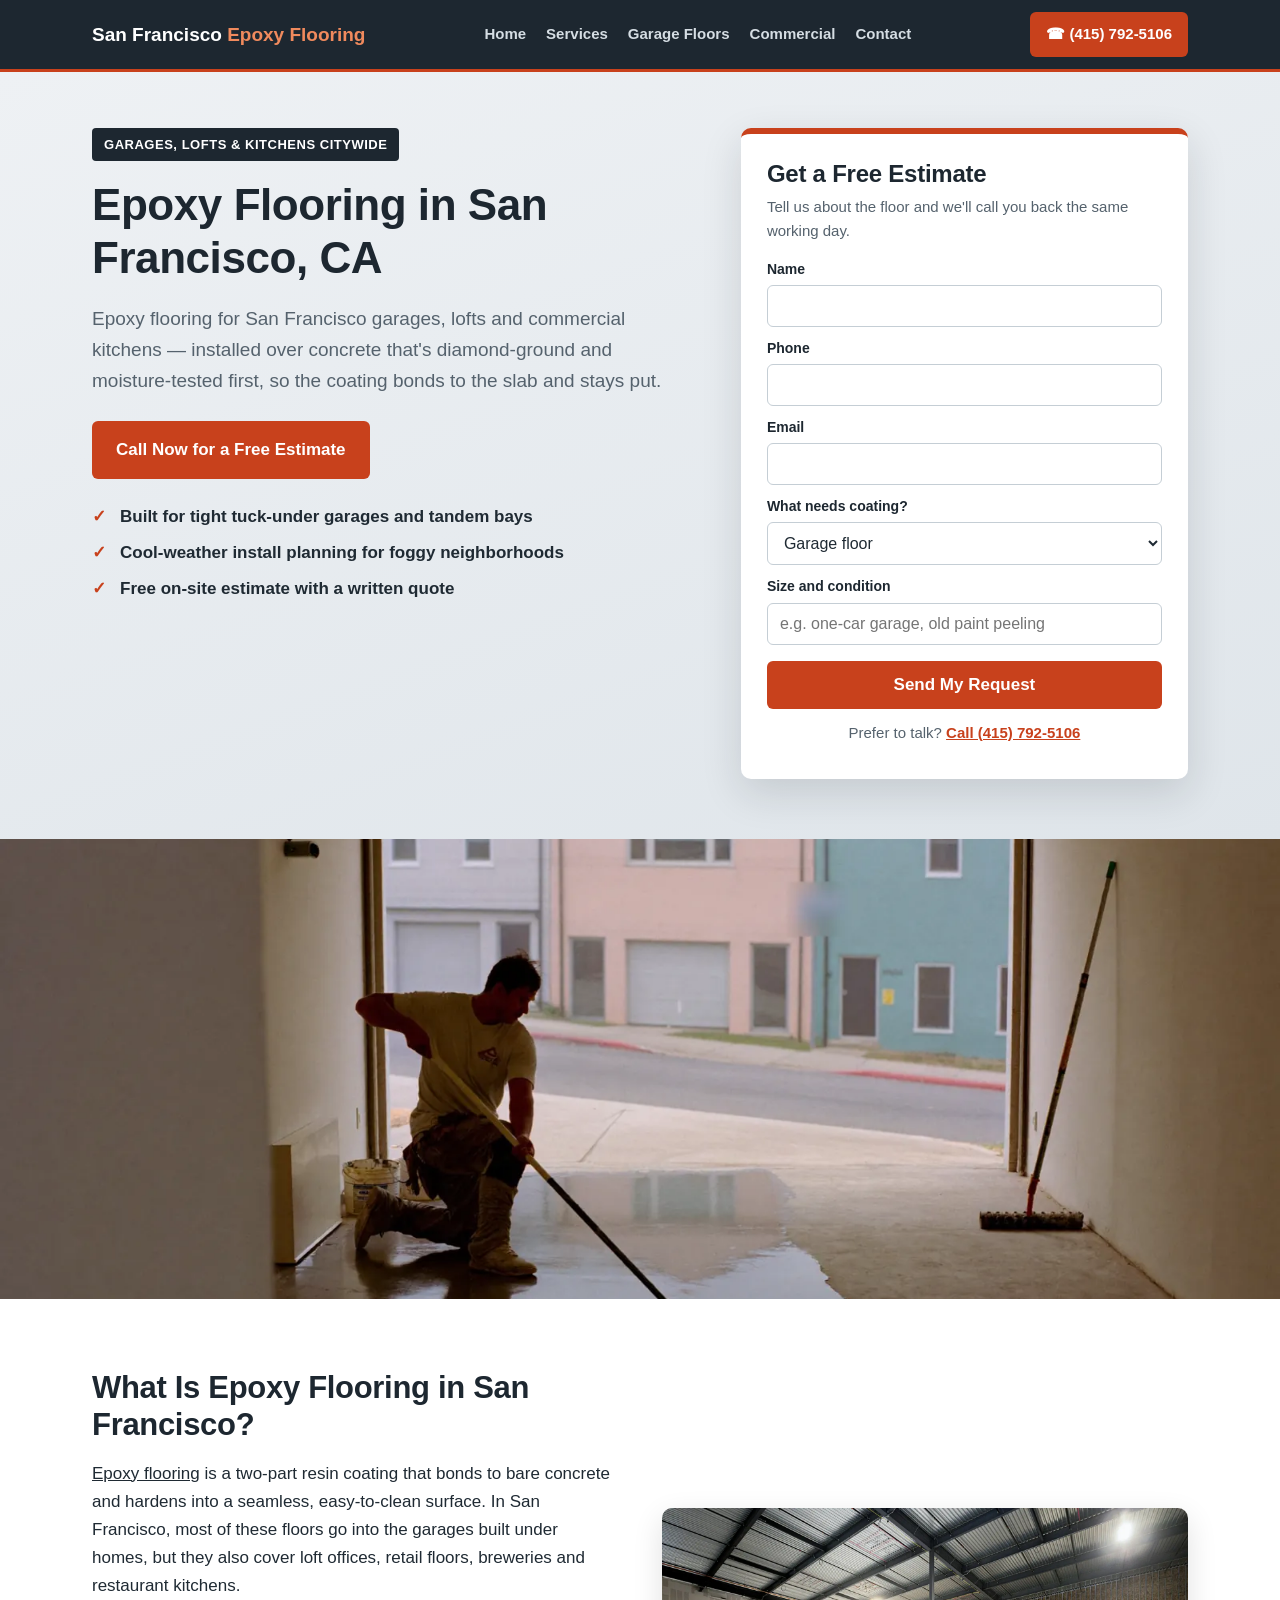
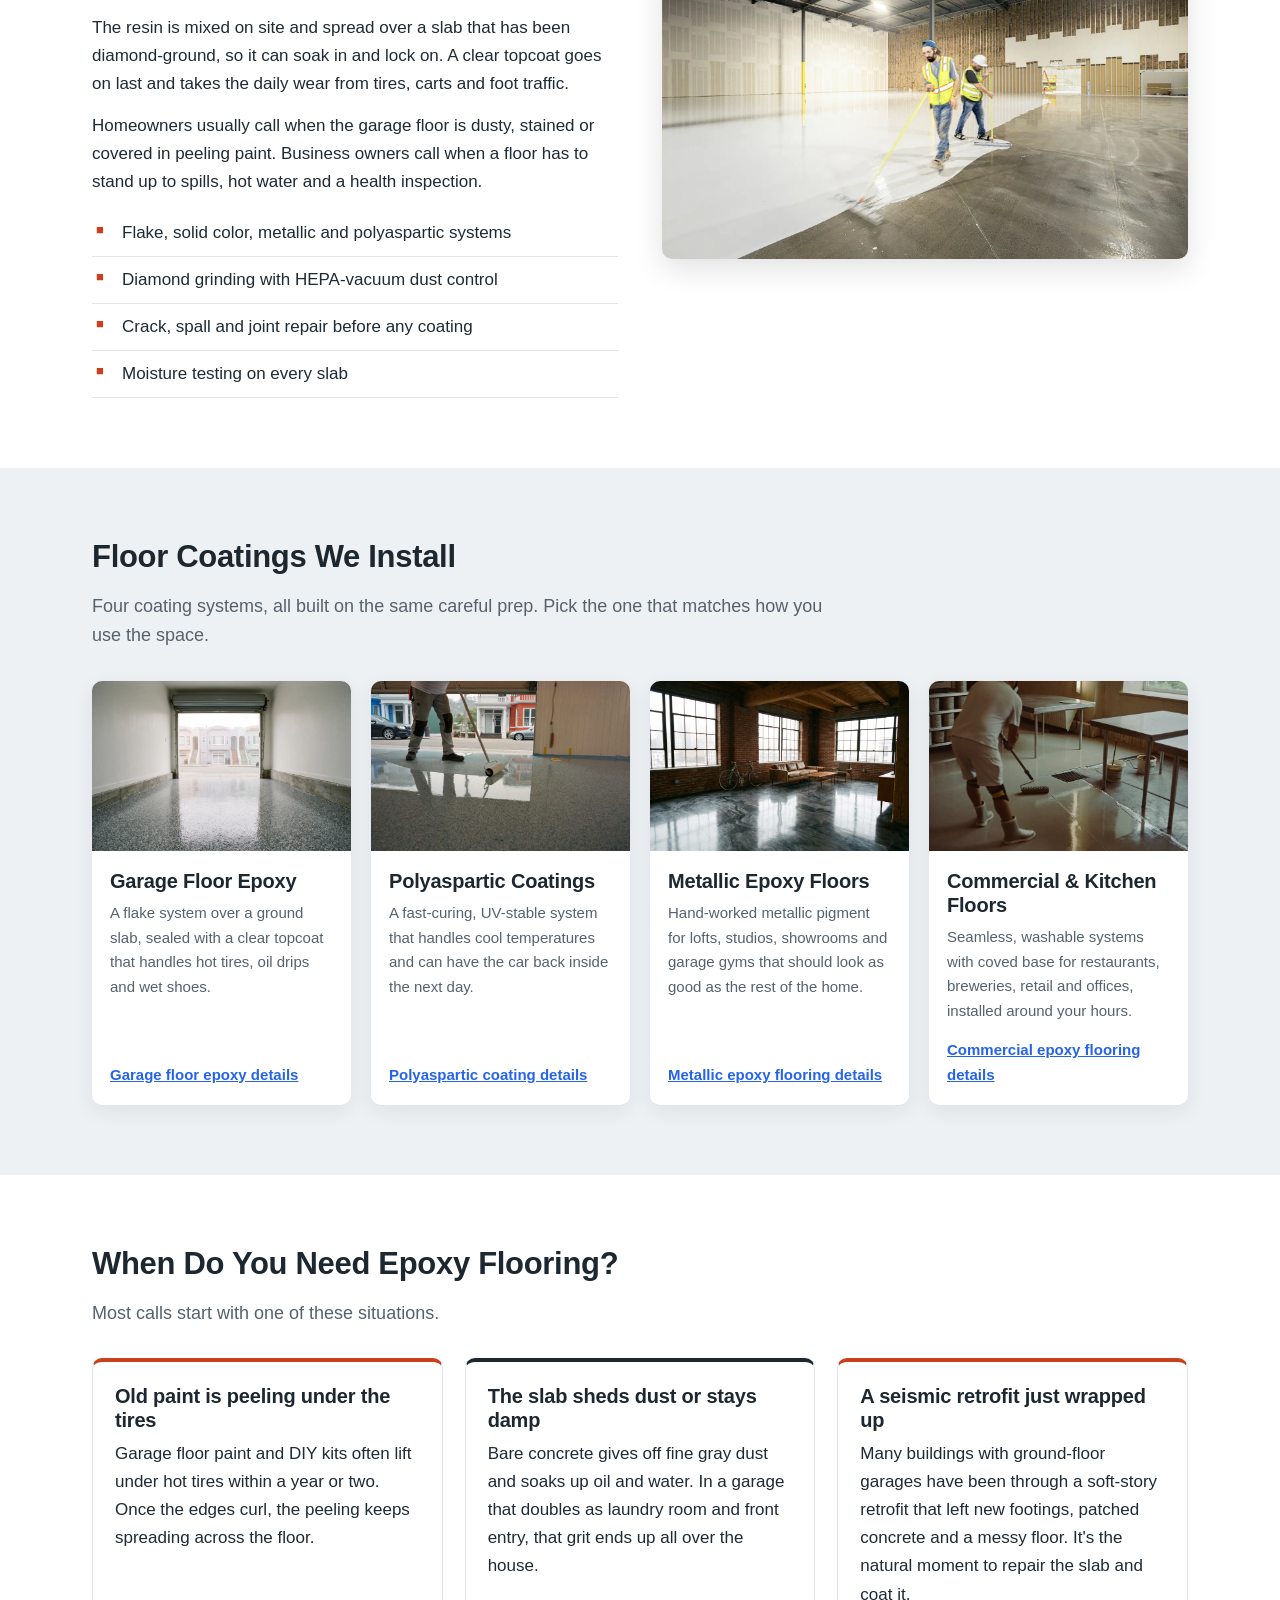
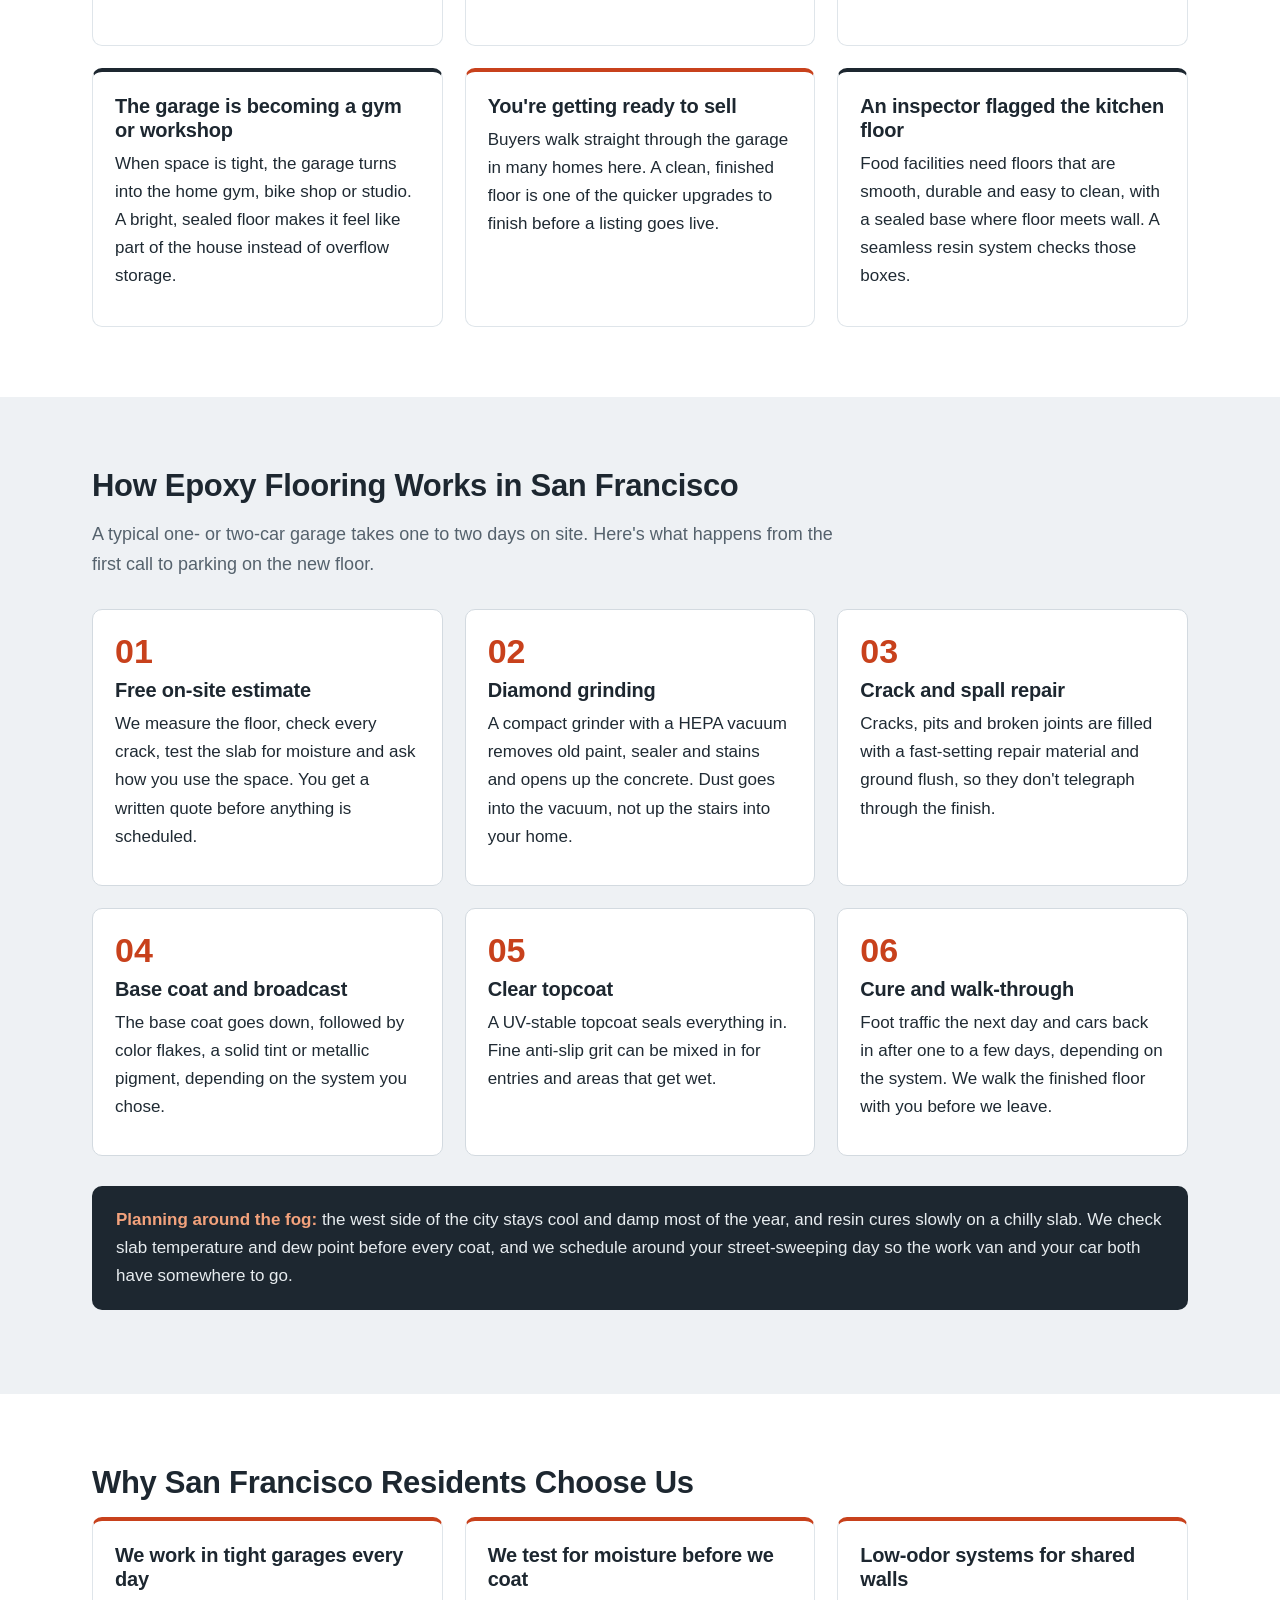
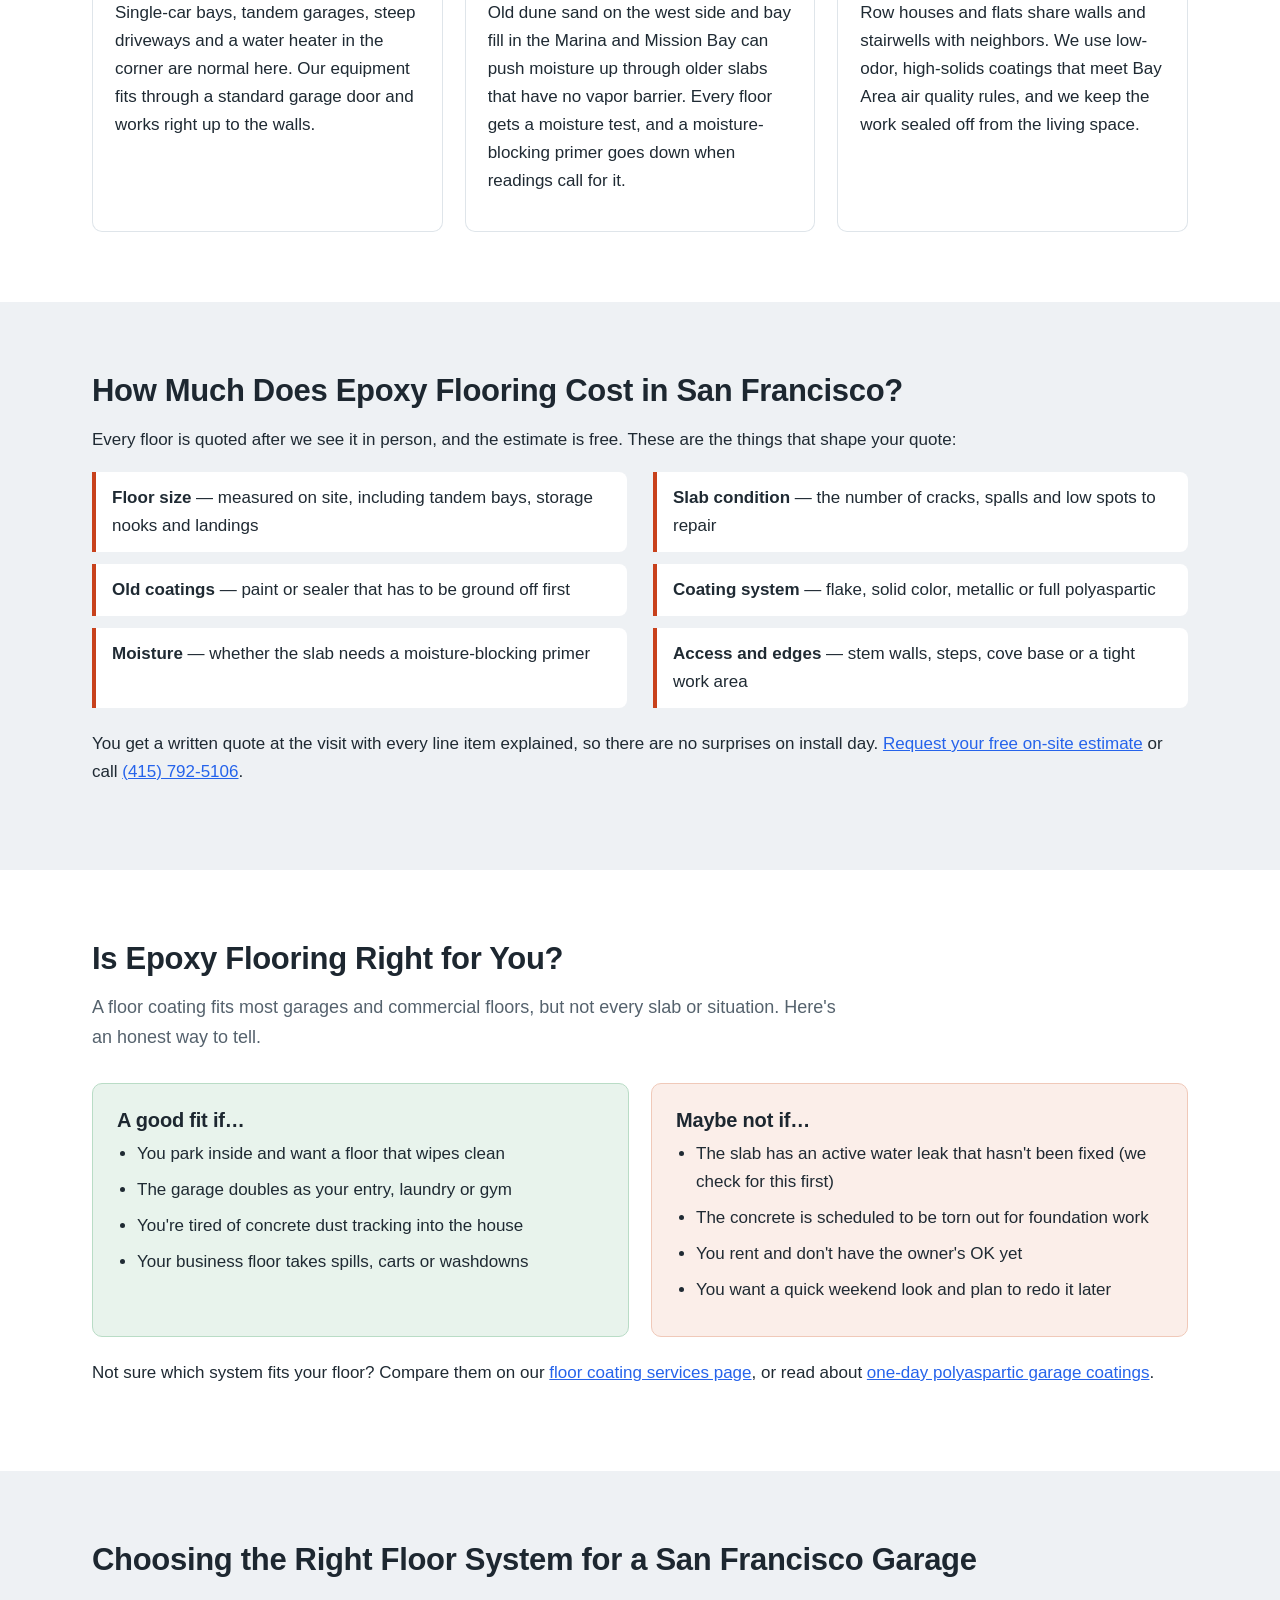
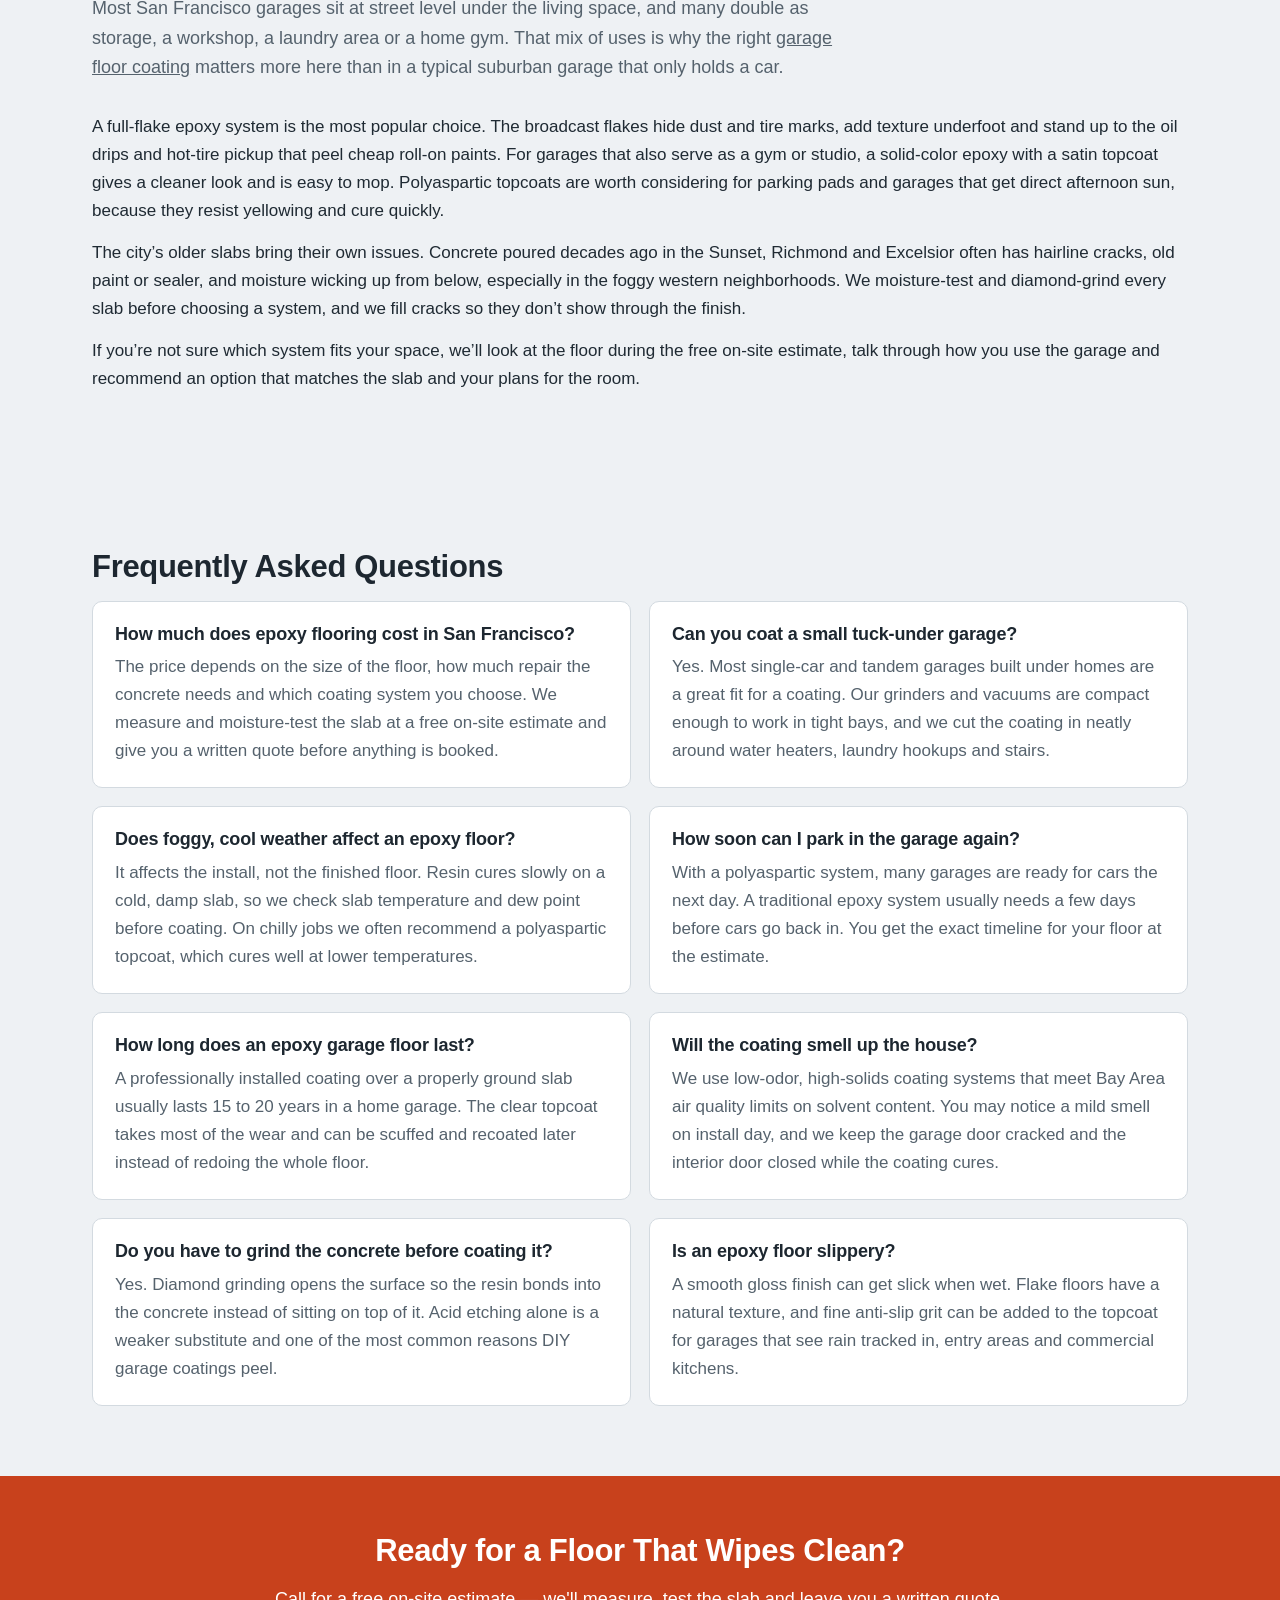
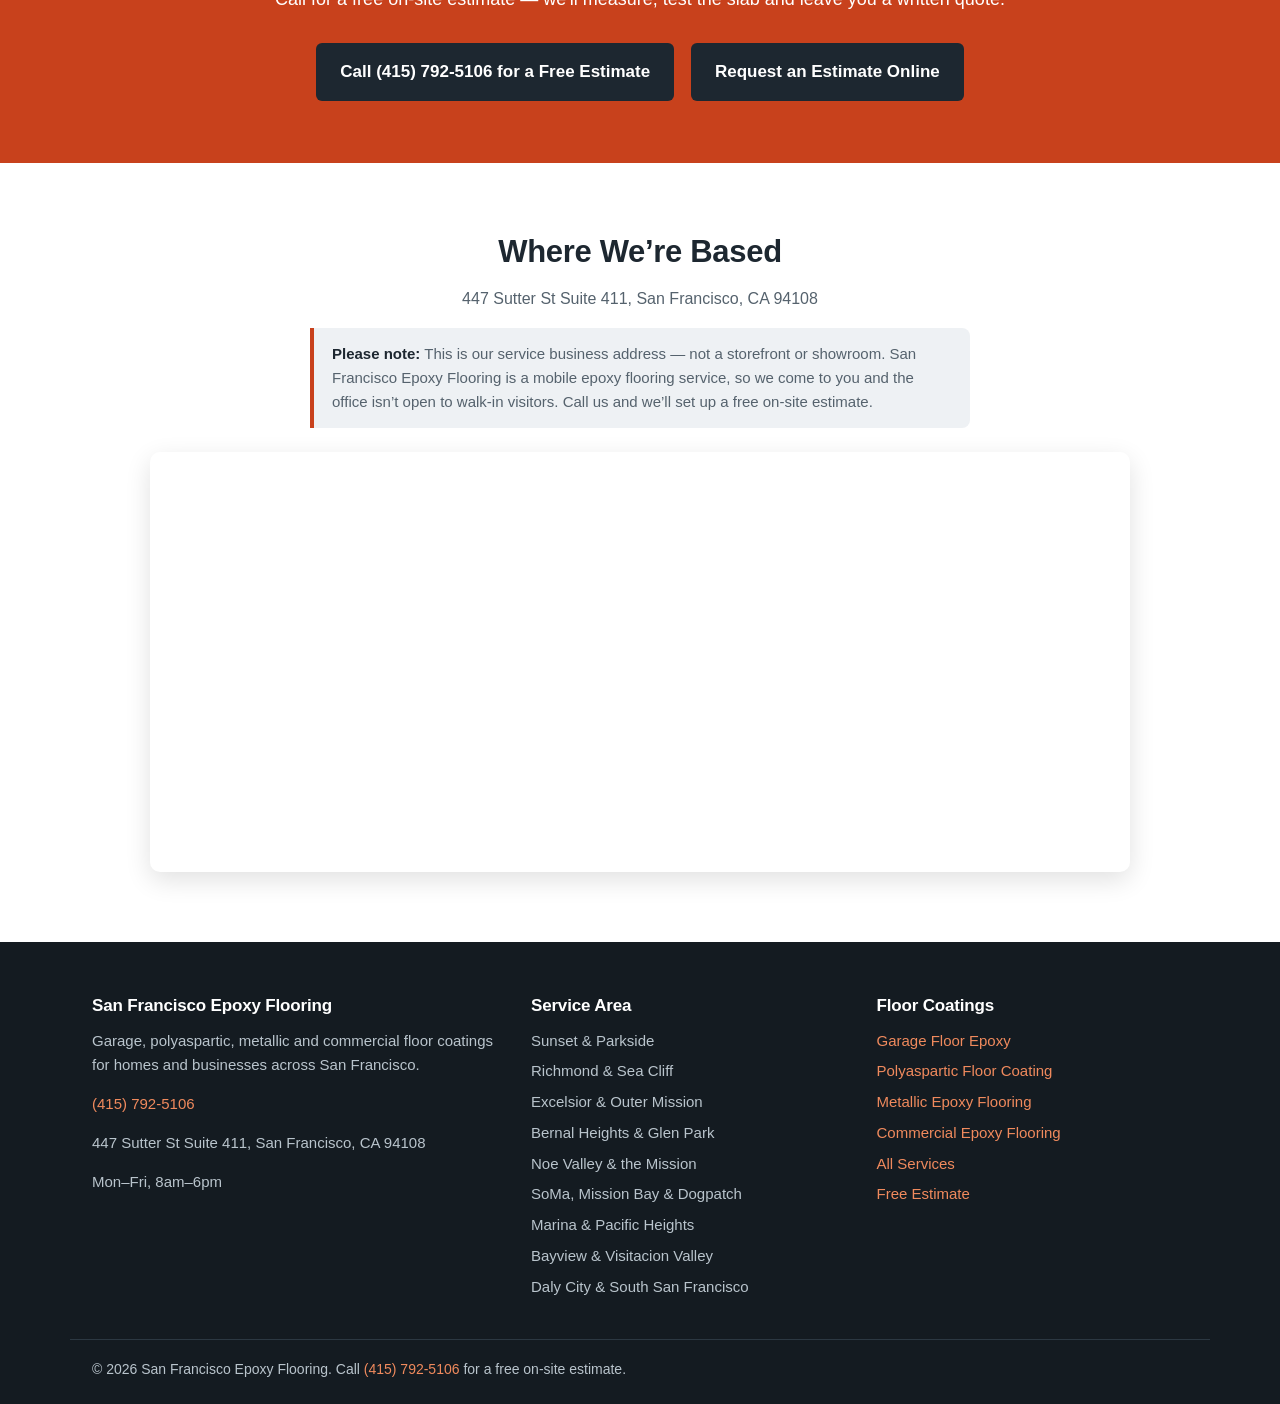
==== commit f37661ba: "Add backlinks to lakeforestepoxyfloors.com (circle #256) and portervilleepoxyflooring.com (circle #2" ====
--- a/index.html
+++ b/index.html
@@ -2,6 +2,7 @@
 <html lang="en">
 <head>
 <meta charset="utf-8">
+  <meta name="google-site-verification" content="oXUz1_oI4mrszKTwb5U_G-3StOOpLGm5AqnN_BkpnZY" />
 <meta name="viewport" content="width=device-width, initial-scale=1">
 <title>Epoxy Flooring in San Francisco, CA | Free On-Site Estimates</title>
 <meta name="description" content="Epoxy flooring in San Francisco for tuck-under garages, lofts and restaurant kitchens. Diamond-ground prep and moisture testing. Free estimate: (415) 792-5106.">
@@ -169,7 +170,7 @@
   <div class="wrap split">
     <div>
       <h2>What Is Epoxy Flooring in San Francisco?</h2>
-      <p>Epoxy flooring is a two-part resin coating that bonds to bare concrete and hardens into a seamless, easy-to-clean surface. In San Francisco, most of these floors go into the garages built under homes, but they also cover loft offices, retail floors, breweries and restaurant kitchens.</p>
+      <p><a href="https://www.lakeforestepoxyfloors.com/">Epoxy flooring</a> is a two-part resin coating that bonds to bare concrete and hardens into a seamless, easy-to-clean surface. In San Francisco, most of these floors go into the garages built under homes, but they also cover loft offices, retail floors, breweries and restaurant kitchens.</p>
       <p>The resin is mixed on site and spread over a slab that has been diamond-ground, so it can soak in and lock on. A clear topcoat goes on last and takes the daily wear from tires, carts and foot traffic.</p>
       <p>Homeowners usually call when the garage floor is dusty, stained or covered in peeling paint. Business owners call when a floor has to stand up to spills, hot water and a health inspection.</p>
       <ul class="ticks">
@@ -342,6 +343,16 @@
       </div>
     </div>
     <p style="margin-top:22px;">Not sure which system fits your floor? Compare them on our <a href="services.html" style="color: #2563eb; text-decoration: underline;">floor coating services page</a>, or read about <a href="polyaspartic-floor-coating-san-francisco.html" style="color: #2563eb; text-decoration: underline;">one-day polyaspartic garage coatings</a>.</p>
+  </div>
+</section>
+
+<section class="section alt">
+  <div class="wrap">
+    <h2>Choosing the Right Floor System for a San Francisco Garage</h2>
+    <p class="lead">Most San Francisco garages sit at street level under the living space, and many double as storage, a workshop, a laundry area or a home gym. That mix of uses is why the right <a href="https://www.portervilleepoxyflooring.com/">garage floor coating</a> matters more here than in a typical suburban garage that only holds a car.</p>
+    <p>A full-flake epoxy system is the most popular choice. The broadcast flakes hide dust and tire marks, add texture underfoot and stand up to the oil drips and hot-tire pickup that peel cheap roll-on paints. For garages that also serve as a gym or studio, a solid-color epoxy with a satin topcoat gives a cleaner look and is easy to mop. Polyaspartic topcoats are worth considering for parking pads and garages that get direct afternoon sun, because they resist yellowing and cure quickly.</p>
+    <p>The city&rsquo;s older slabs bring their own issues. Concrete poured decades ago in the Sunset, Richmond and Excelsior often has hairline cracks, old paint or sealer, and moisture wicking up from below, especially in the foggy western neighborhoods. We moisture-test and diamond-grind every slab before choosing a system, and we fill cracks so they don&rsquo;t show through the finish.</p>
+    <p>If you&rsquo;re not sure which system fits your space, we&rsquo;ll look at the floor during the free on-site estimate, talk through how you use the garage and recommend an option that matches the slab and your plans for the room.</p>
   </div>
 </section>
 
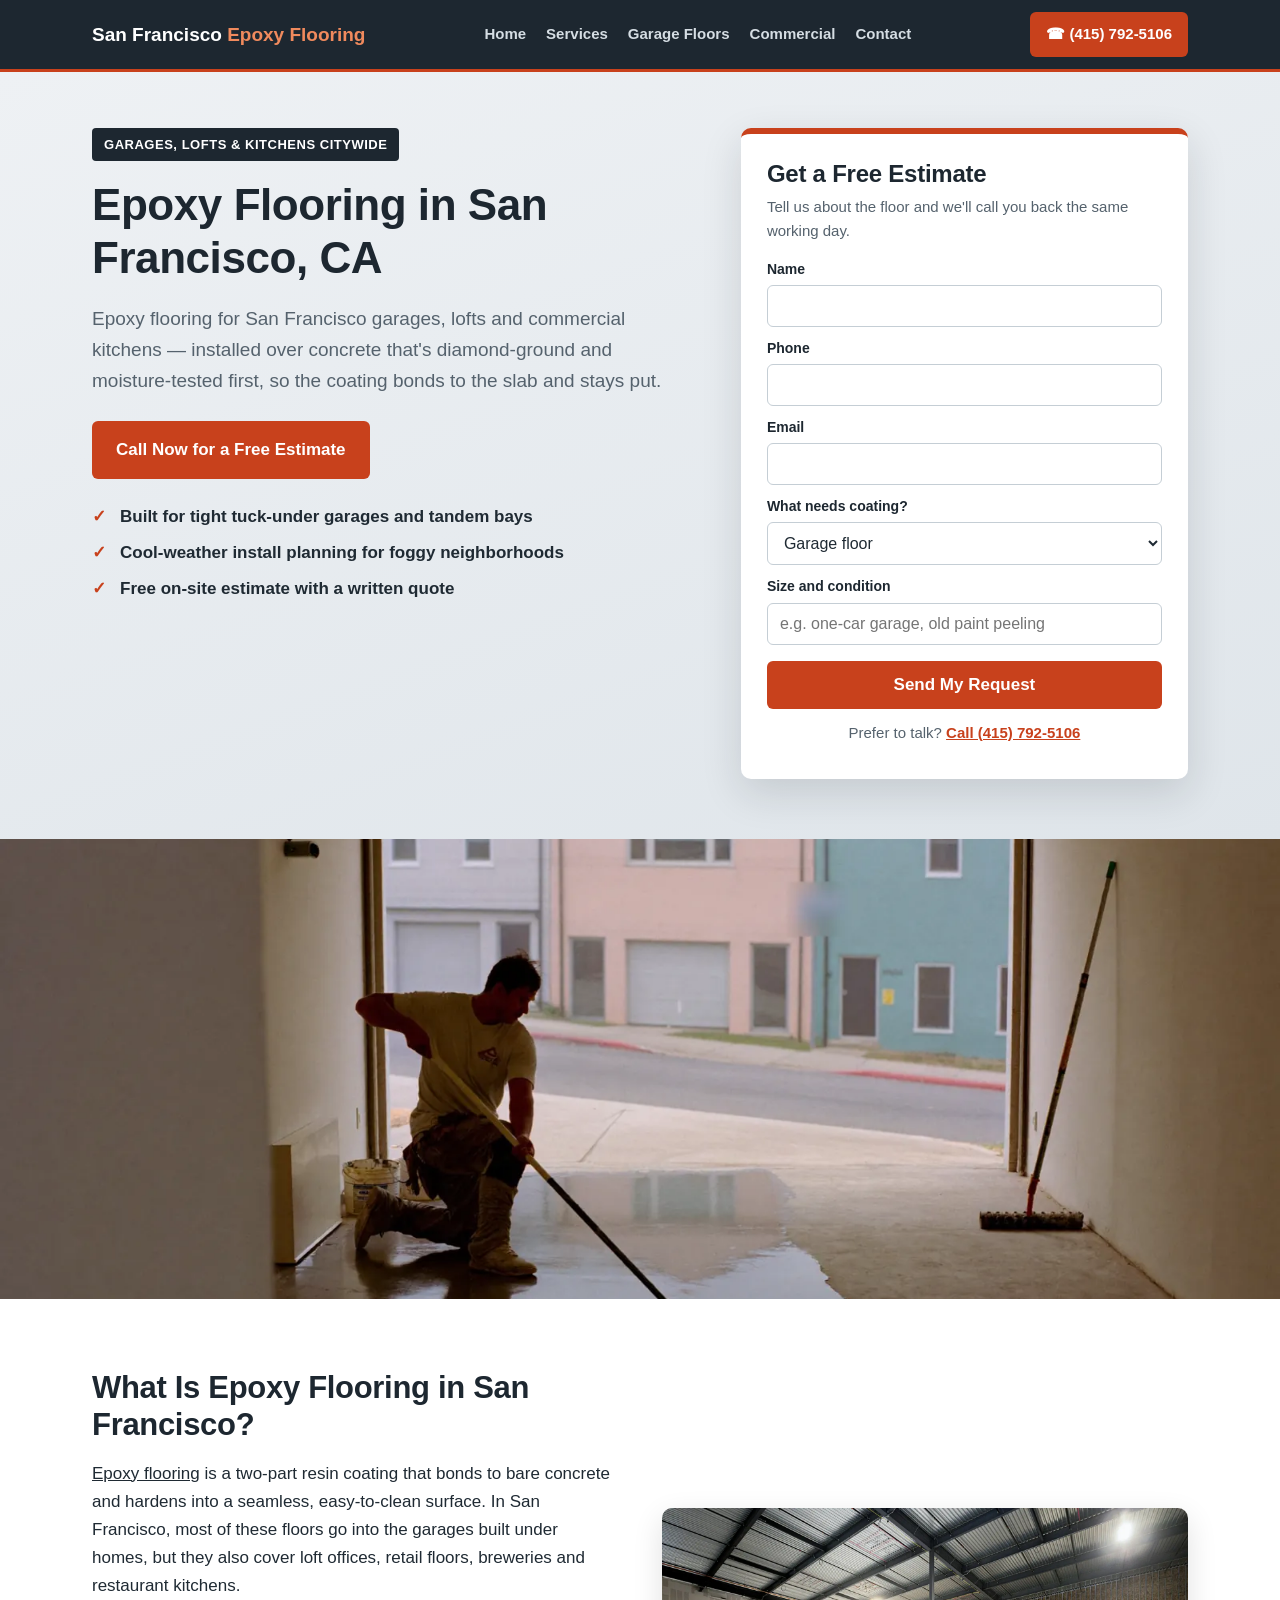
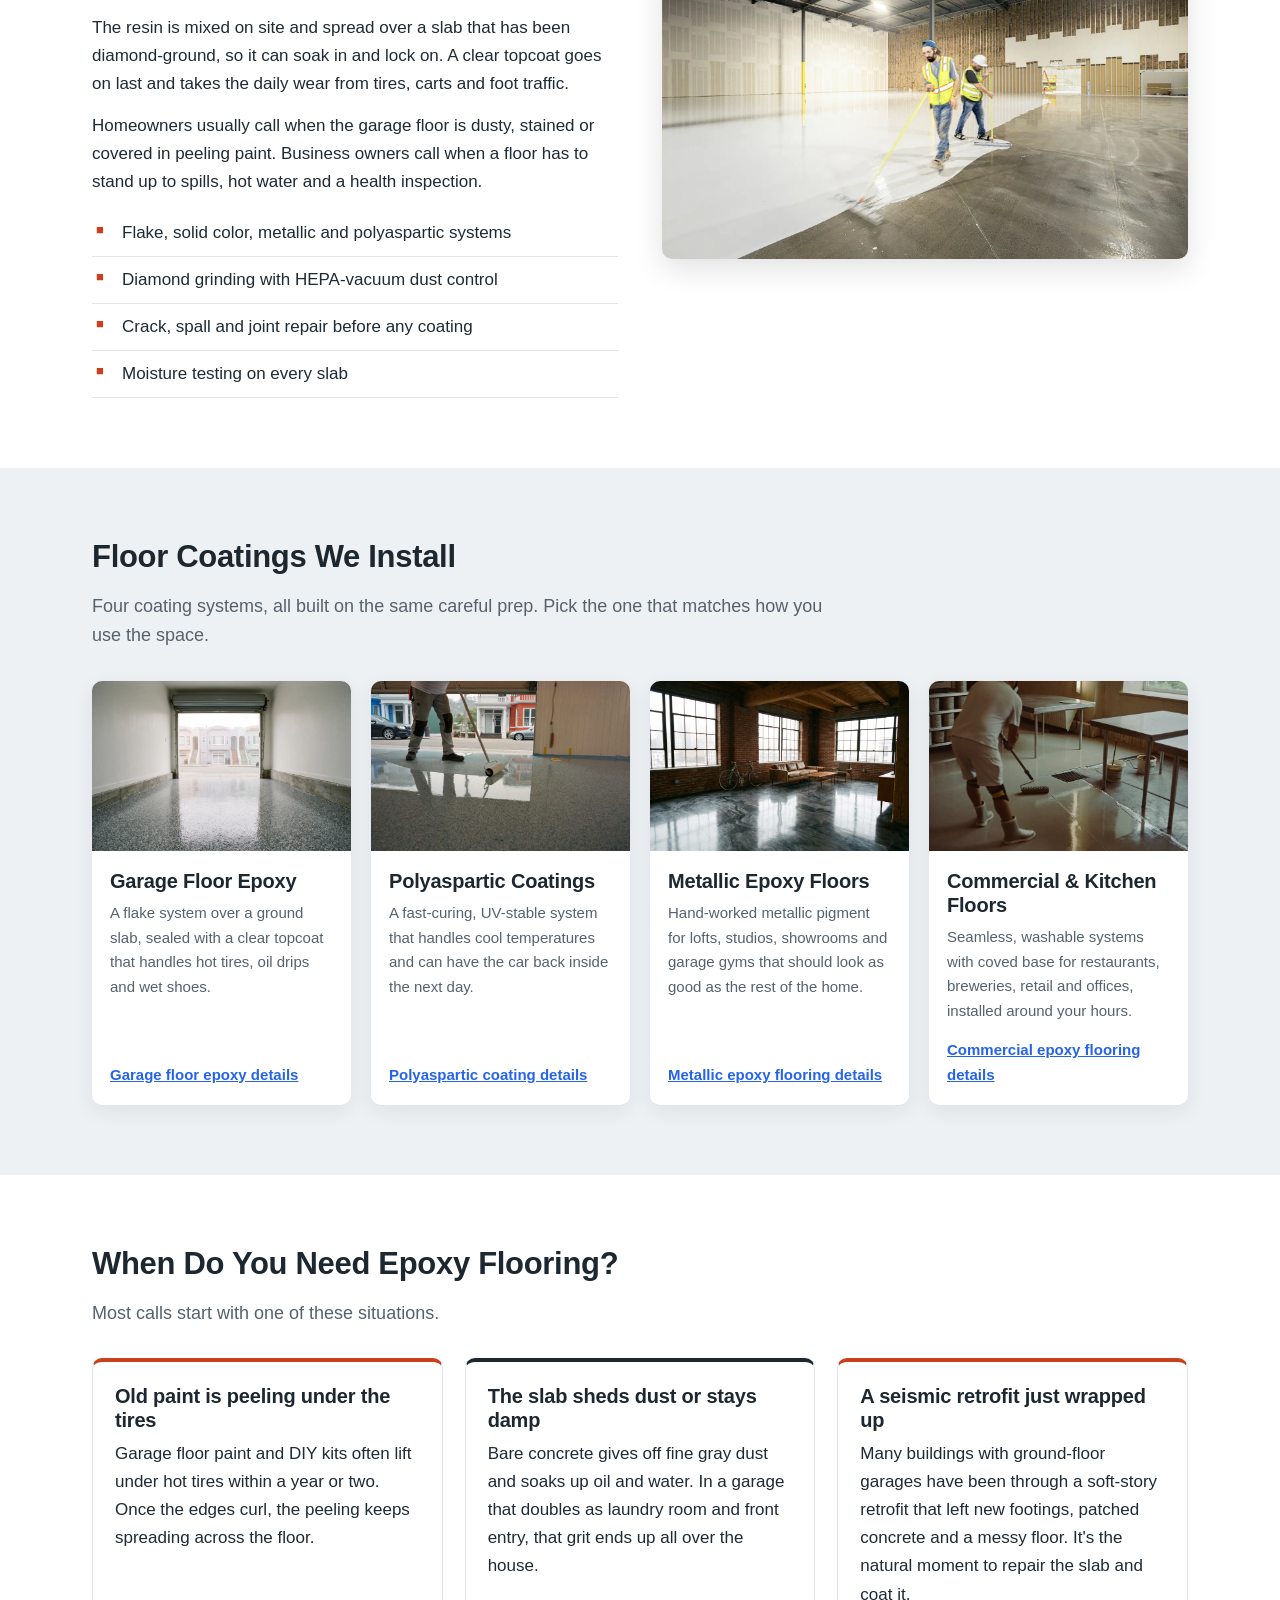
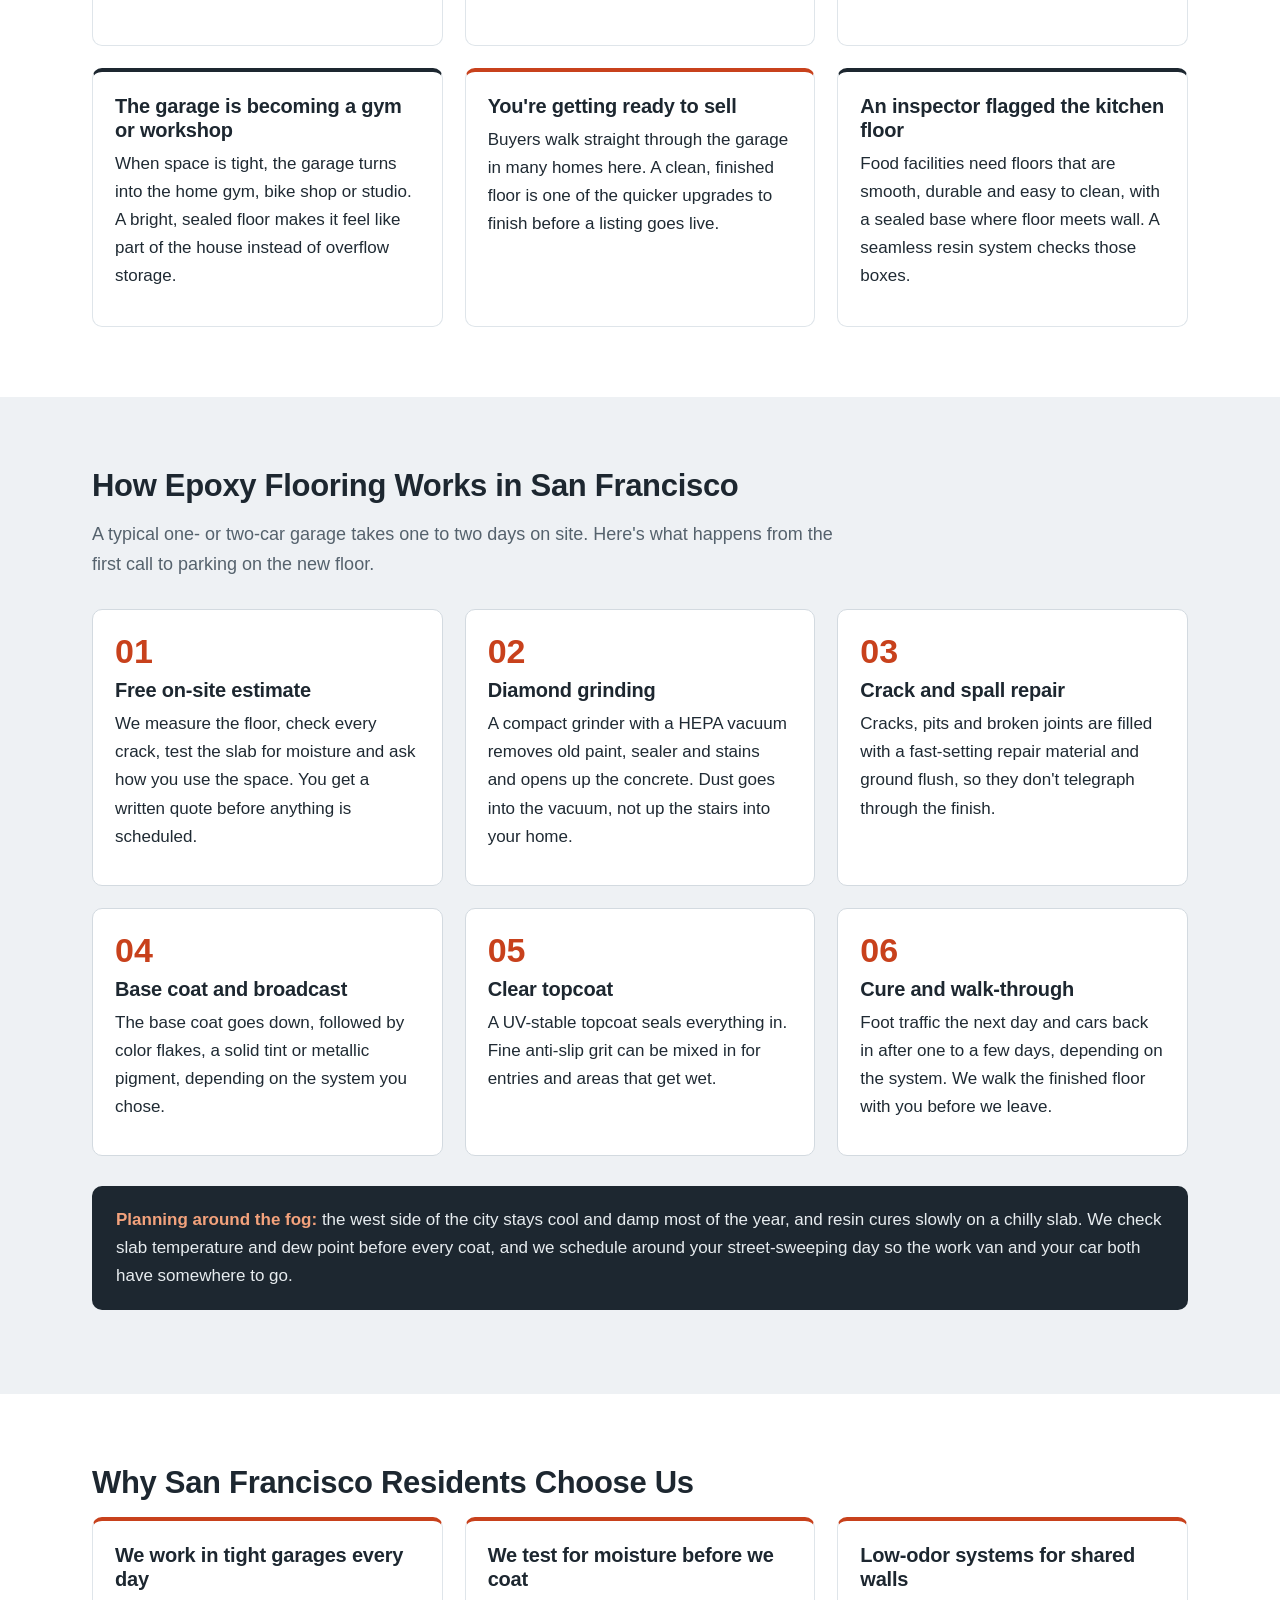
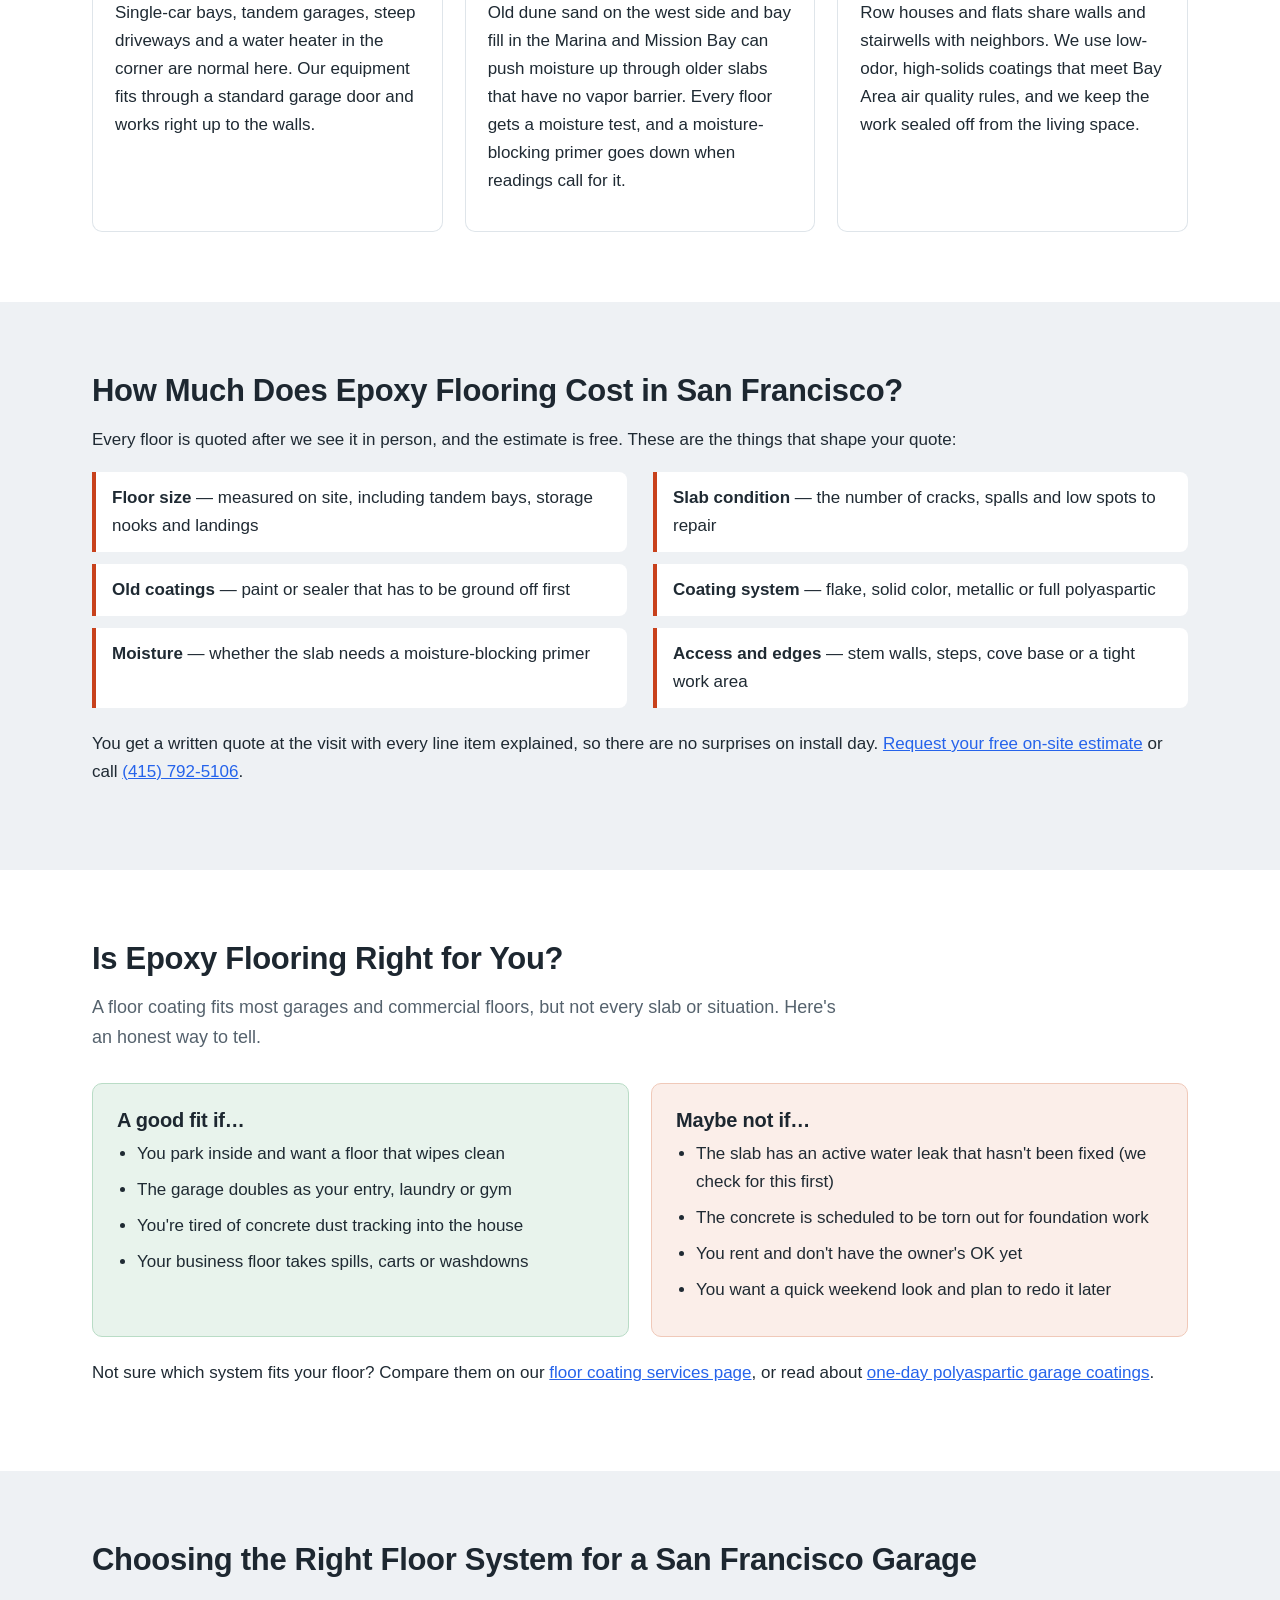
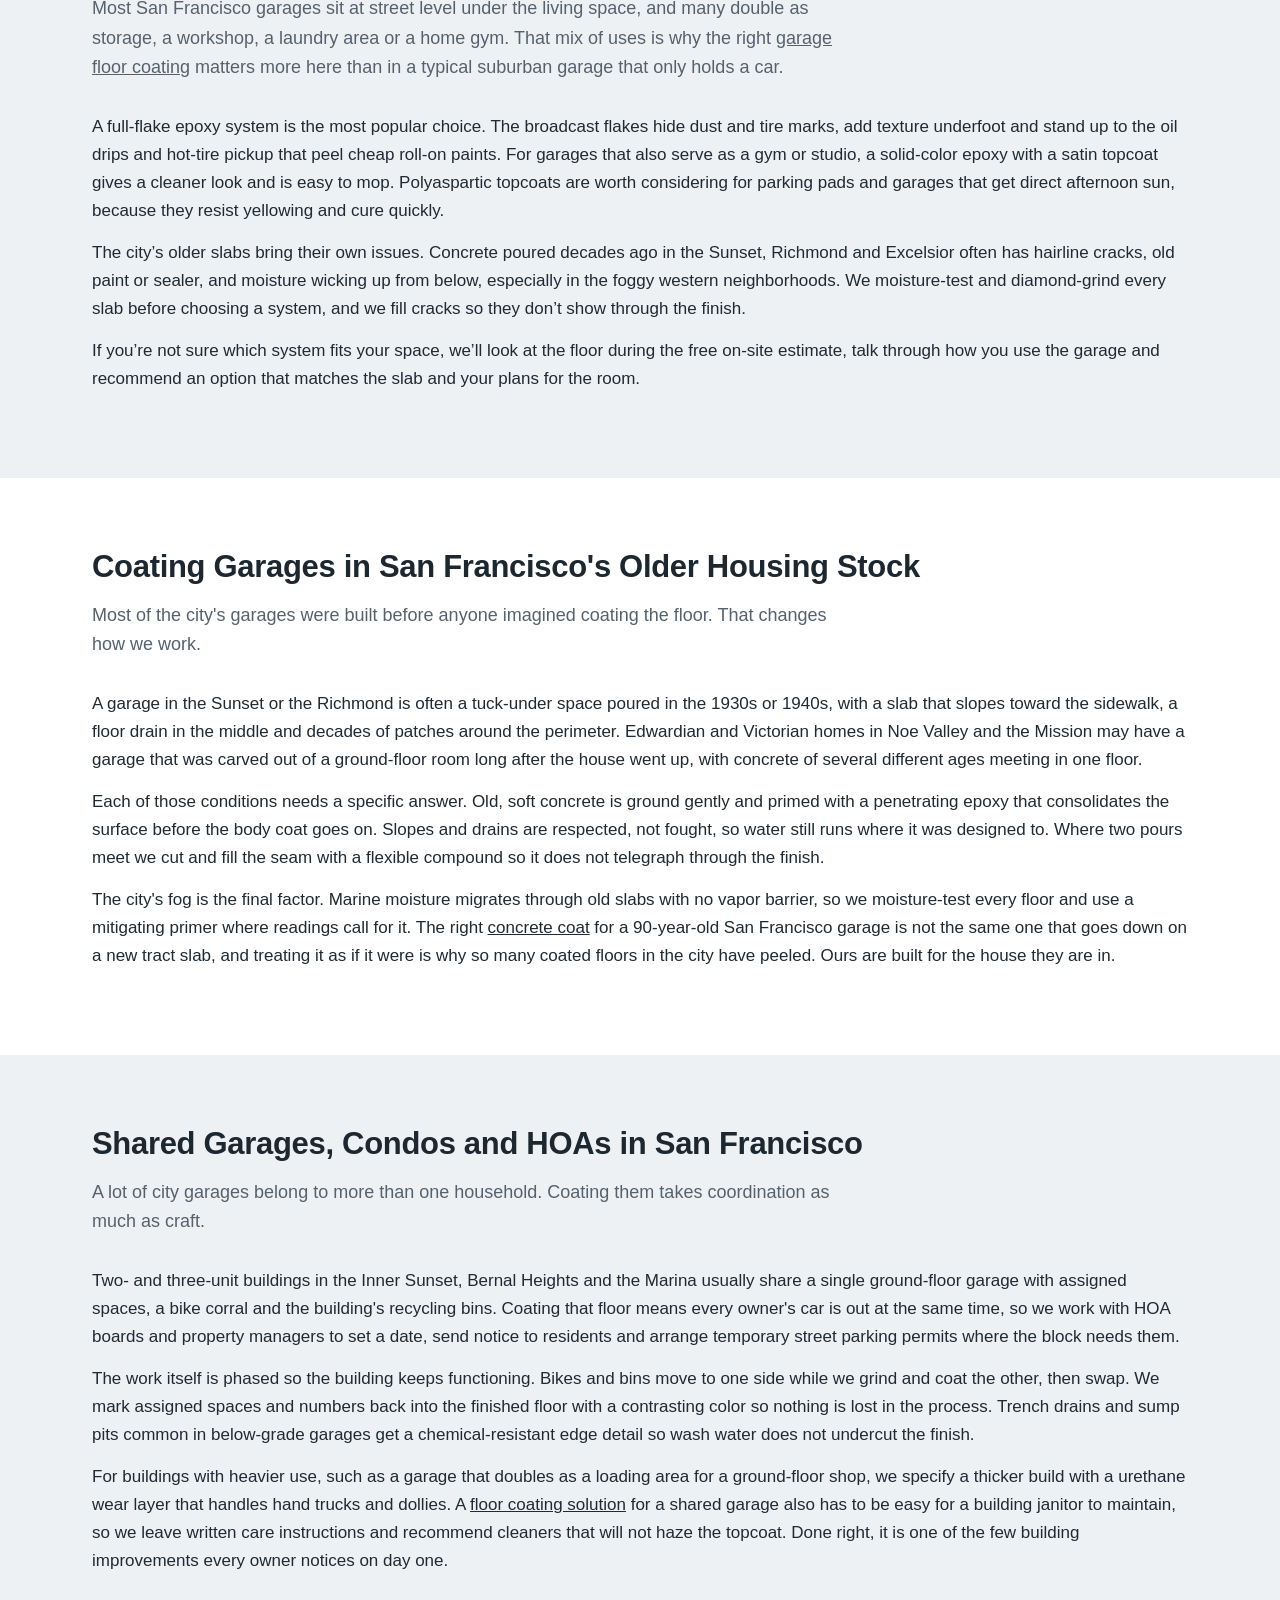
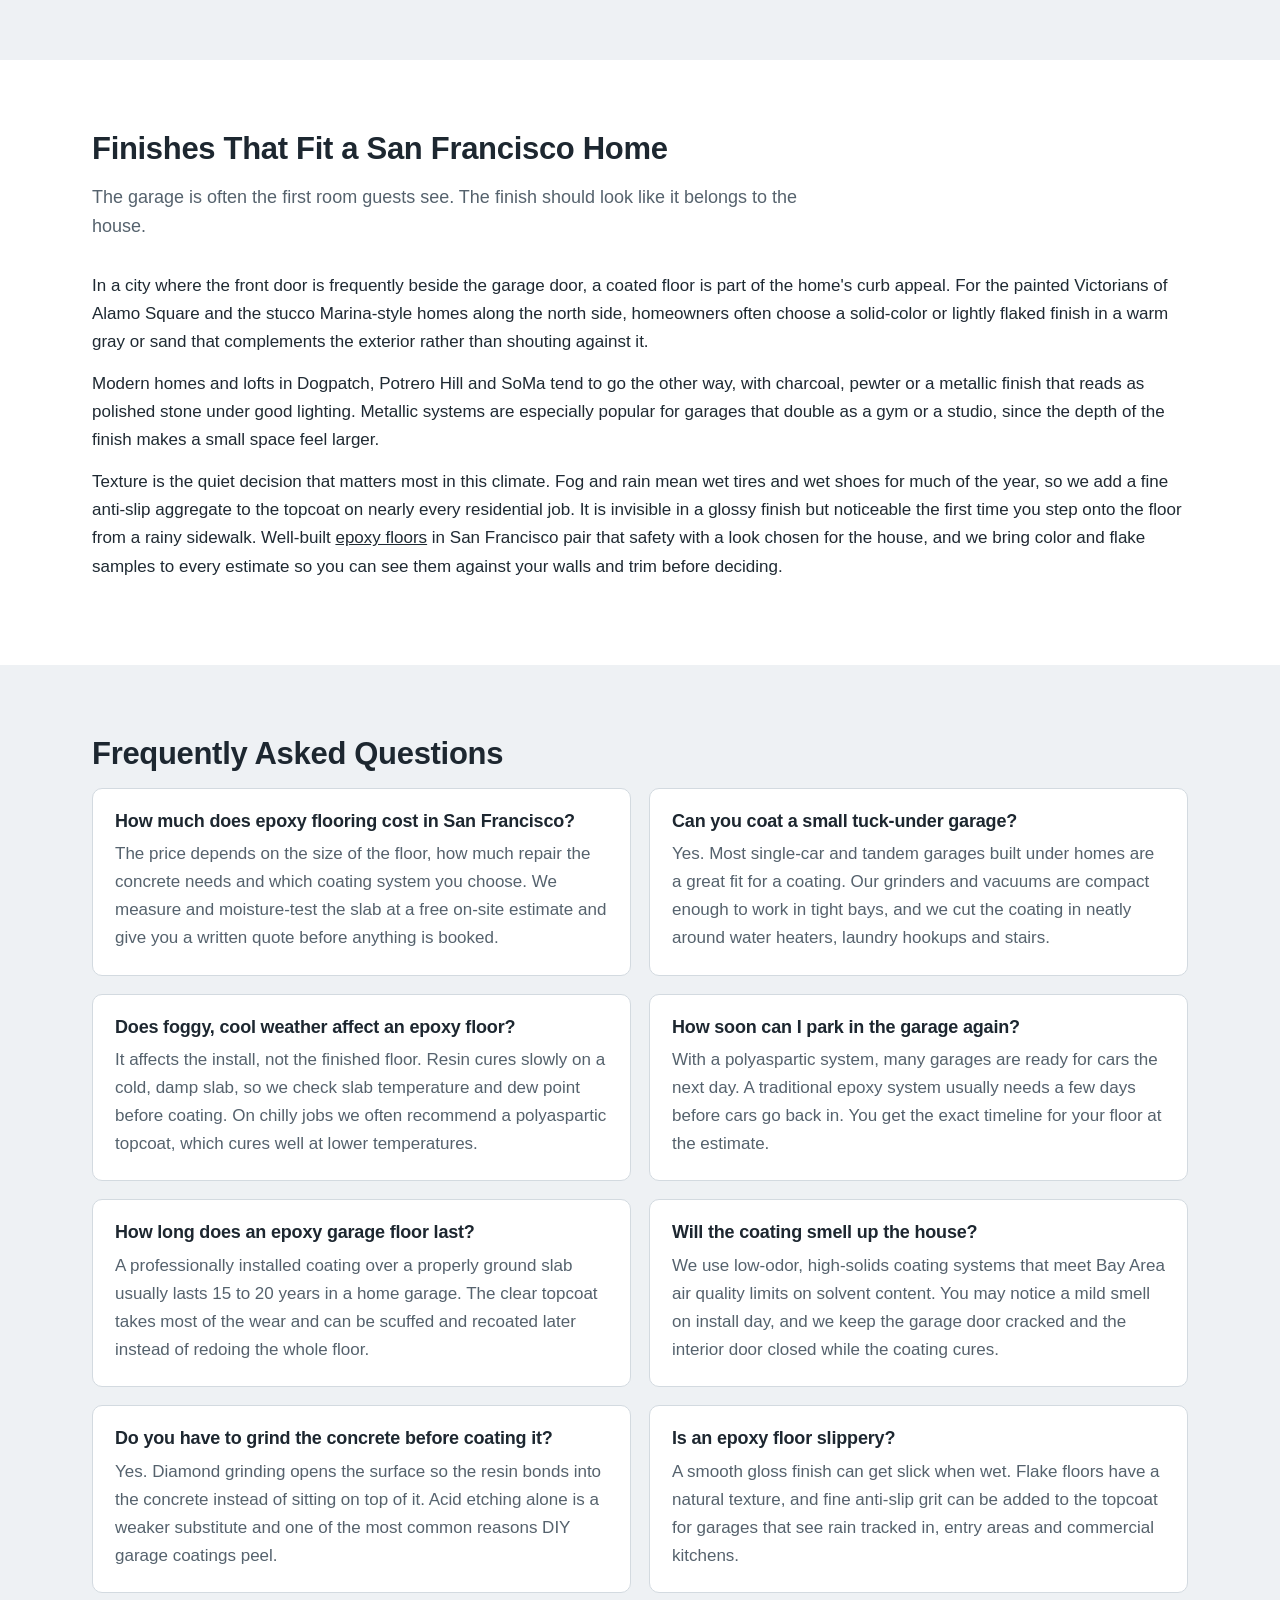
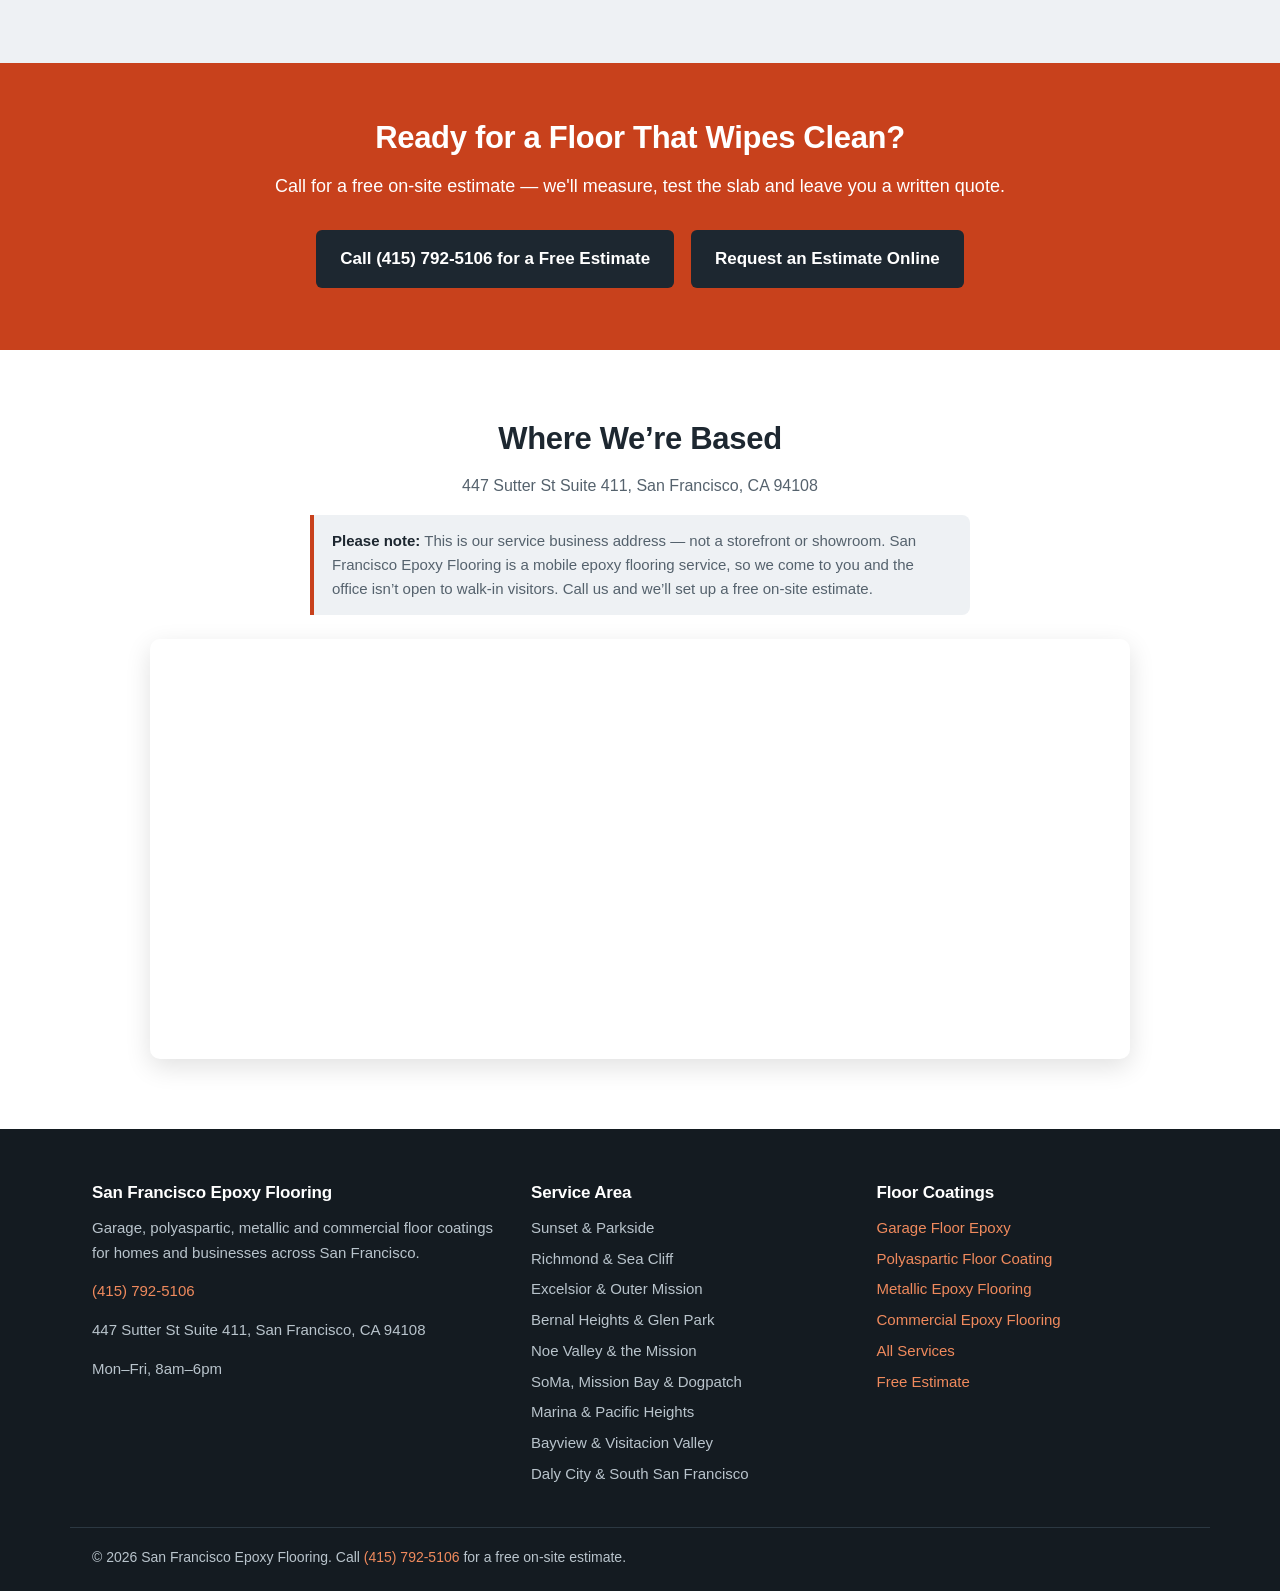
==== commit 201d3b8b: "Add backlinks to hooverepoxyfloors.com, wylieepoxyflooring.com, elkgroveepoxyflooring.com (circles #" ====
--- a/index.html
+++ b/index.html
@@ -356,6 +356,36 @@
   </div>
 </section>
 
+<section class="section">
+  <div class="wrap">
+    <h2>Coating Garages in San Francisco's Older Housing Stock</h2>
+    <p class="lead">Most of the city's garages were built before anyone imagined coating the floor. That changes how we work.</p>
+    <p>A garage in the Sunset or the Richmond is often a tuck-under space poured in the 1930s or 1940s, with a slab that slopes toward the sidewalk, a floor drain in the middle and decades of patches around the perimeter. Edwardian and Victorian homes in Noe Valley and the Mission may have a garage that was carved out of a ground-floor room long after the house went up, with concrete of several different ages meeting in one floor.</p>
+    <p>Each of those conditions needs a specific answer. Old, soft concrete is ground gently and primed with a penetrating epoxy that consolidates the surface before the body coat goes on. Slopes and drains are respected, not fought, so water still runs where it was designed to. Where two pours meet we cut and fill the seam with a flexible compound so it does not telegraph through the finish.</p>
+    <p>The city's fog is the final factor. Marine moisture migrates through old slabs with no vapor barrier, so we moisture-test every floor and use a mitigating primer where readings call for it. The right <a href="https://www.hooverepoxyfloors.com/">concrete coat</a> for a 90-year-old San Francisco garage is not the same one that goes down on a new tract slab, and treating it as if it were is why so many coated floors in the city have peeled. Ours are built for the house they are in.</p>
+  </div>
+</section>
+
+<section class="section alt">
+  <div class="wrap">
+    <h2>Shared Garages, Condos and HOAs in San Francisco</h2>
+    <p class="lead">A lot of city garages belong to more than one household. Coating them takes coordination as much as craft.</p>
+    <p>Two- and three-unit buildings in the Inner Sunset, Bernal Heights and the Marina usually share a single ground-floor garage with assigned spaces, a bike corral and the building's recycling bins. Coating that floor means every owner's car is out at the same time, so we work with HOA boards and property managers to set a date, send notice to residents and arrange temporary street parking permits where the block needs them.</p>
+    <p>The work itself is phased so the building keeps functioning. Bikes and bins move to one side while we grind and coat the other, then swap. We mark assigned spaces and numbers back into the finished floor with a contrasting color so nothing is lost in the process. Trench drains and sump pits common in below-grade garages get a chemical-resistant edge detail so wash water does not undercut the finish.</p>
+    <p>For buildings with heavier use, such as a garage that doubles as a loading area for a ground-floor shop, we specify a thicker build with a urethane wear layer that handles hand trucks and dollies. A <a href="https://www.wylieepoxyflooring.com/">floor coating solution</a> for a shared garage also has to be easy for a building janitor to maintain, so we leave written care instructions and recommend cleaners that will not haze the topcoat. Done right, it is one of the few building improvements every owner notices on day one.</p>
+  </div>
+</section>
+
+<section class="section">
+  <div class="wrap">
+    <h2>Finishes That Fit a San Francisco Home</h2>
+    <p class="lead">The garage is often the first room guests see. The finish should look like it belongs to the house.</p>
+    <p>In a city where the front door is frequently beside the garage door, a coated floor is part of the home's curb appeal. For the painted Victorians of Alamo Square and the stucco Marina-style homes along the north side, homeowners often choose a solid-color or lightly flaked finish in a warm gray or sand that complements the exterior rather than shouting against it.</p>
+    <p>Modern homes and lofts in Dogpatch, Potrero Hill and SoMa tend to go the other way, with charcoal, pewter or a metallic finish that reads as polished stone under good lighting. Metallic systems are especially popular for garages that double as a gym or a studio, since the depth of the finish makes a small space feel larger.</p>
+    <p>Texture is the quiet decision that matters most in this climate. Fog and rain mean wet tires and wet shoes for much of the year, so we add a fine anti-slip aggregate to the topcoat on nearly every residential job. It is invisible in a glossy finish but noticeable the first time you step onto the floor from a rainy sidewalk. Well-built <a href="https://www.elkgroveepoxyflooring.com/">epoxy floors</a> in San Francisco pair that safety with a look chosen for the house, and we bring color and flake samples to every estimate so you can see them against your walls and trim before deciding.</p>
+  </div>
+</section>
+
 <!-- FAQ -->
 <section class="section alt">
   <div class="wrap">
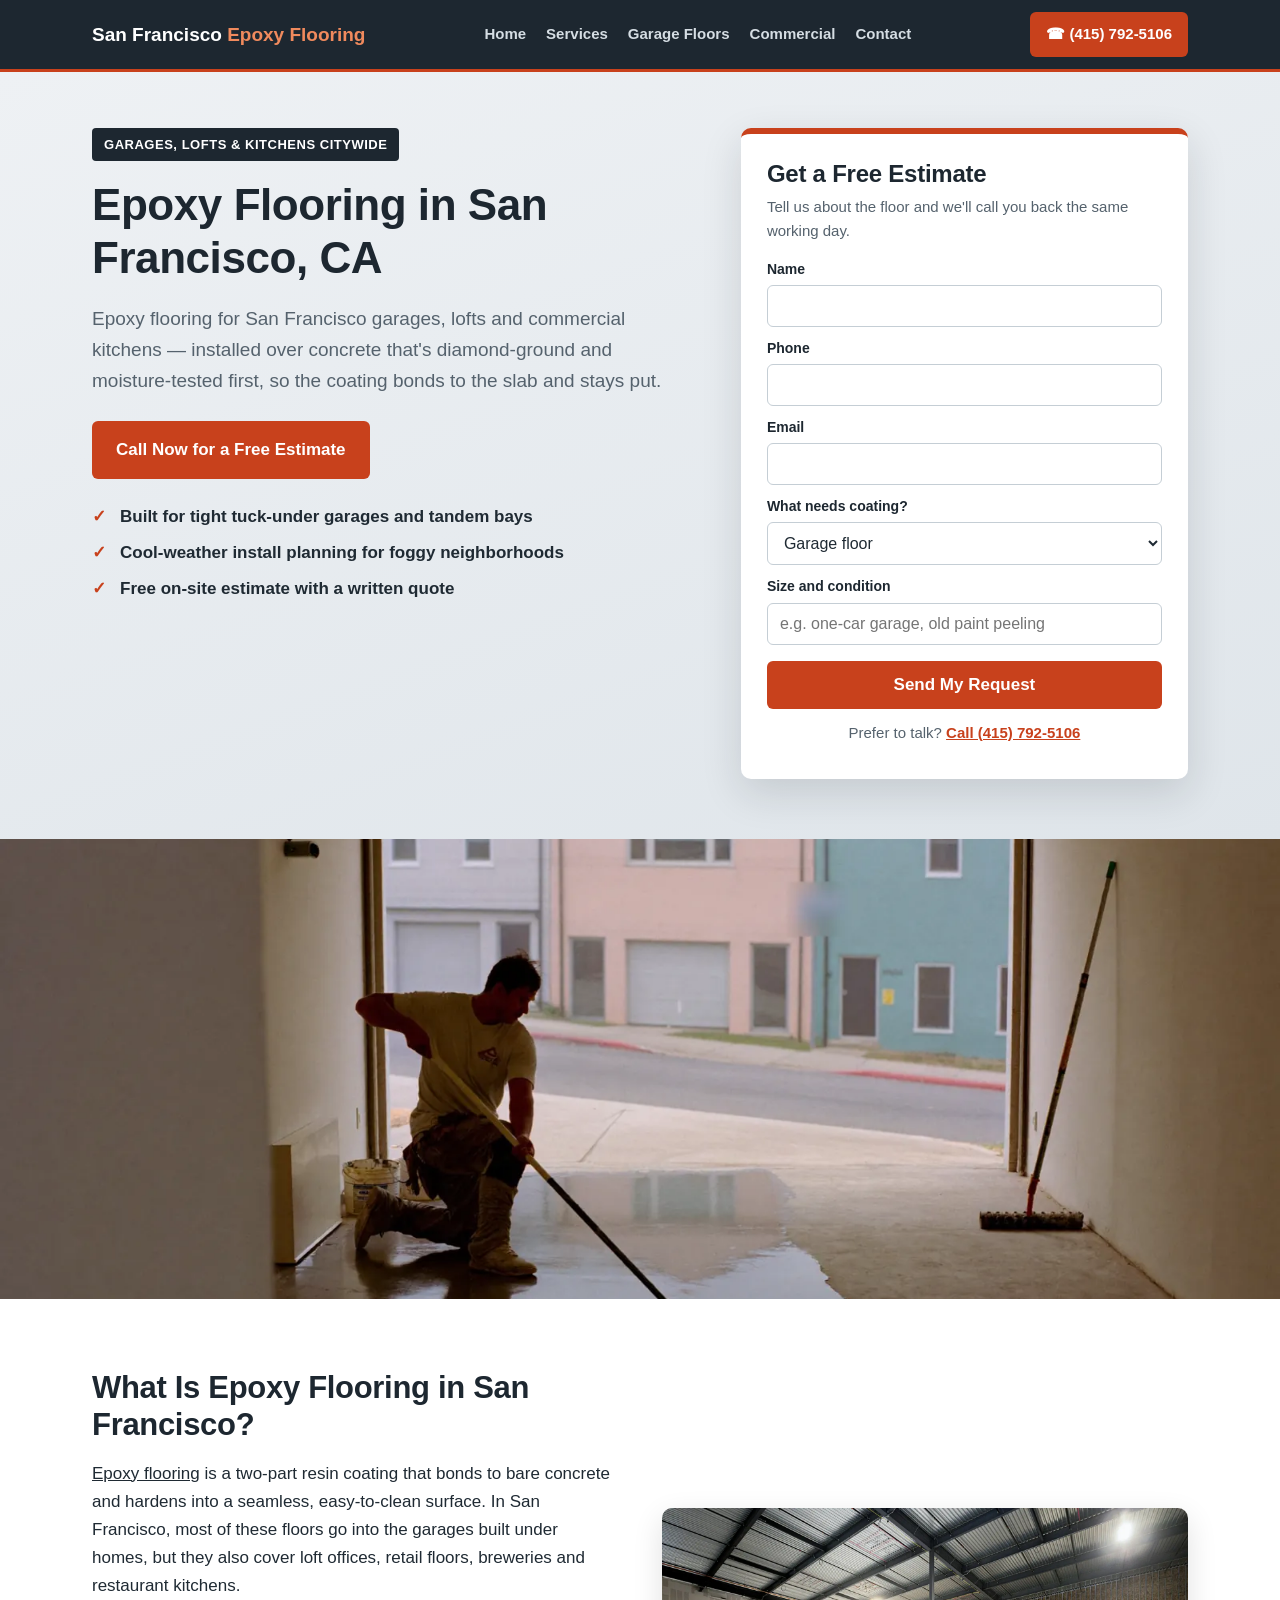
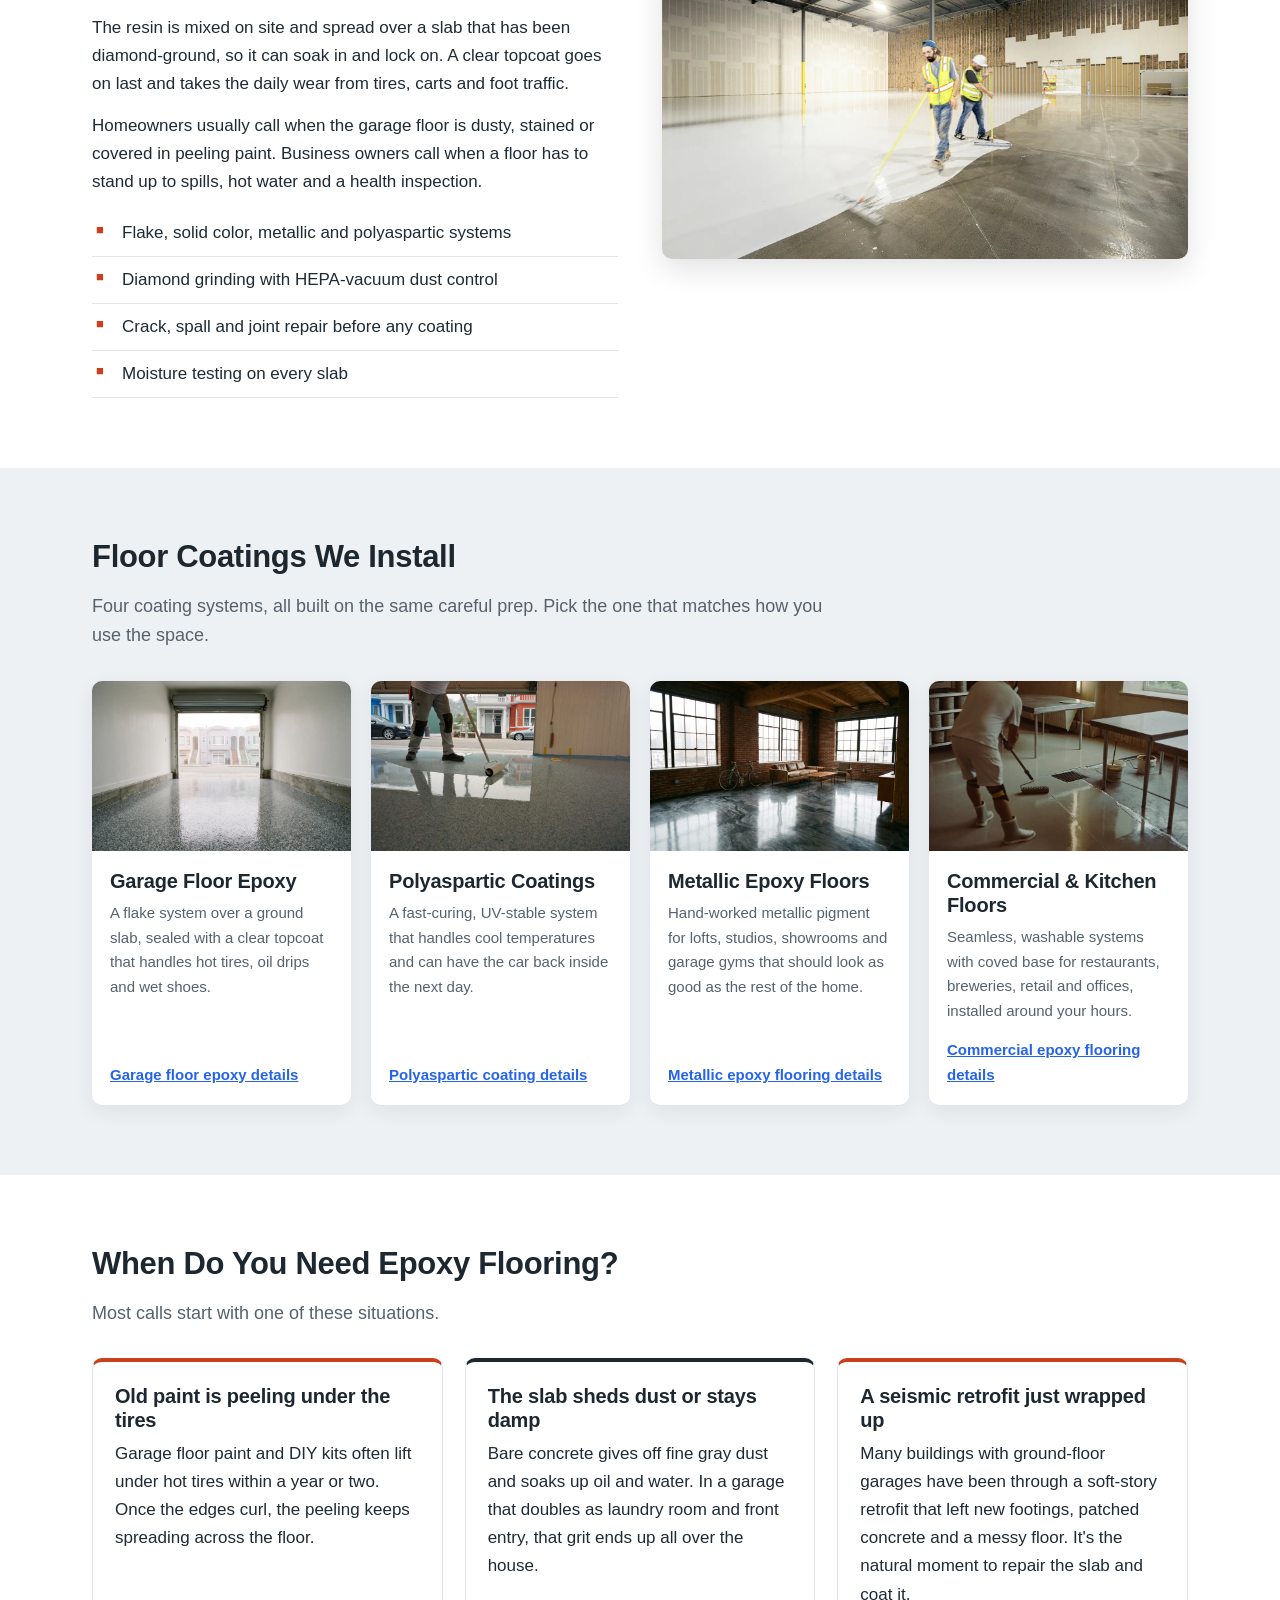
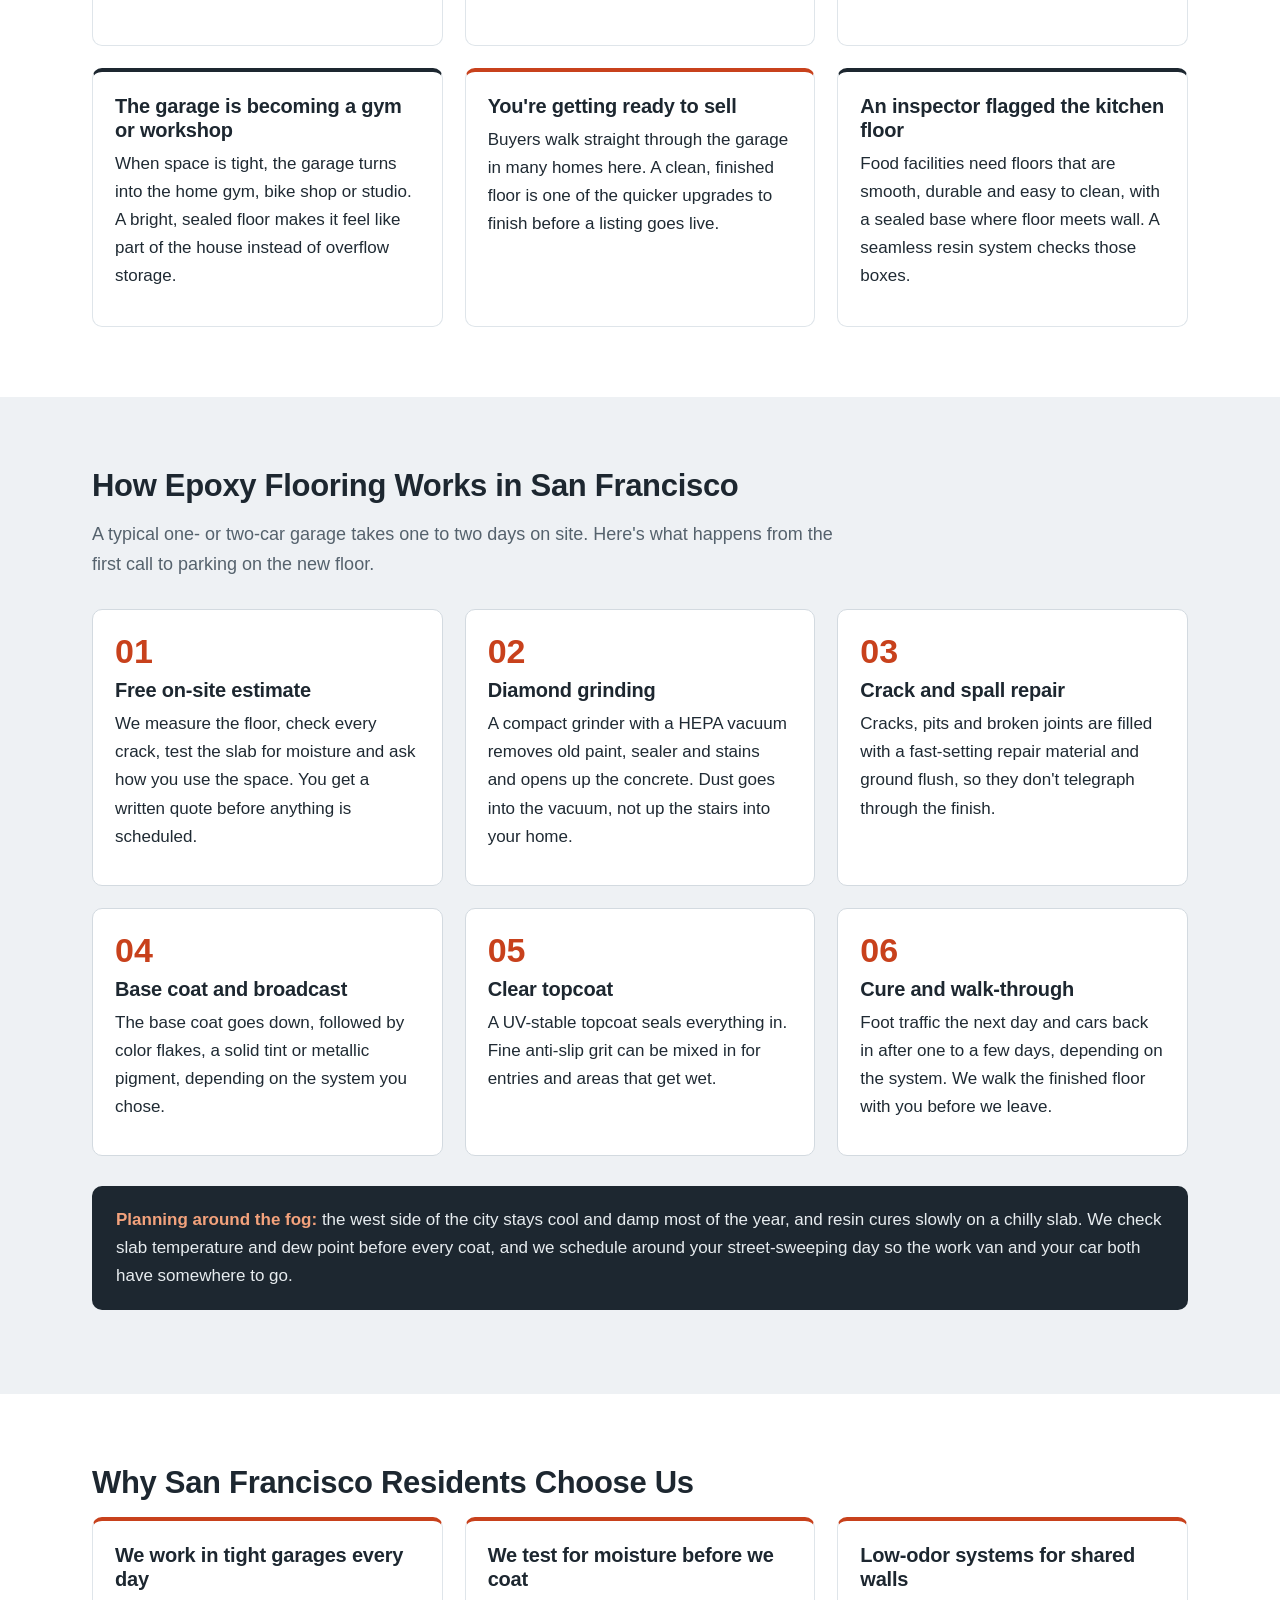
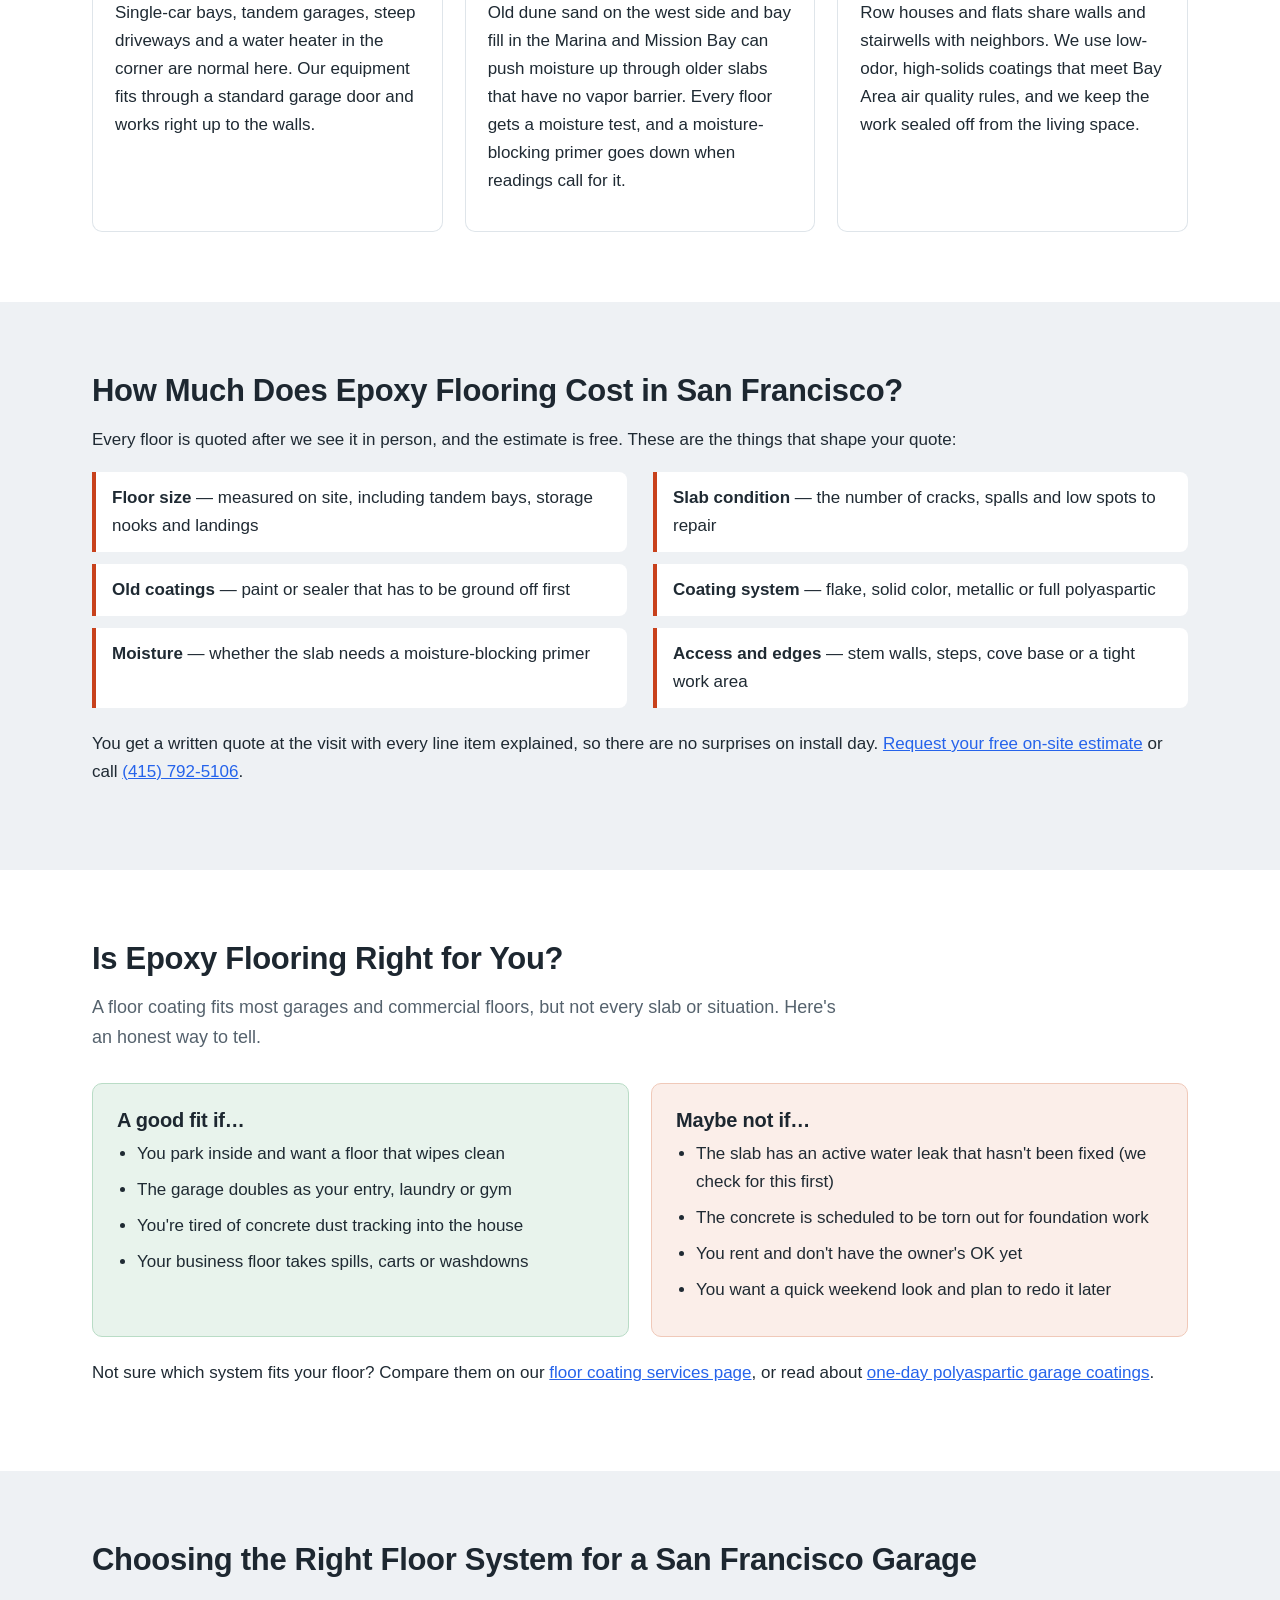
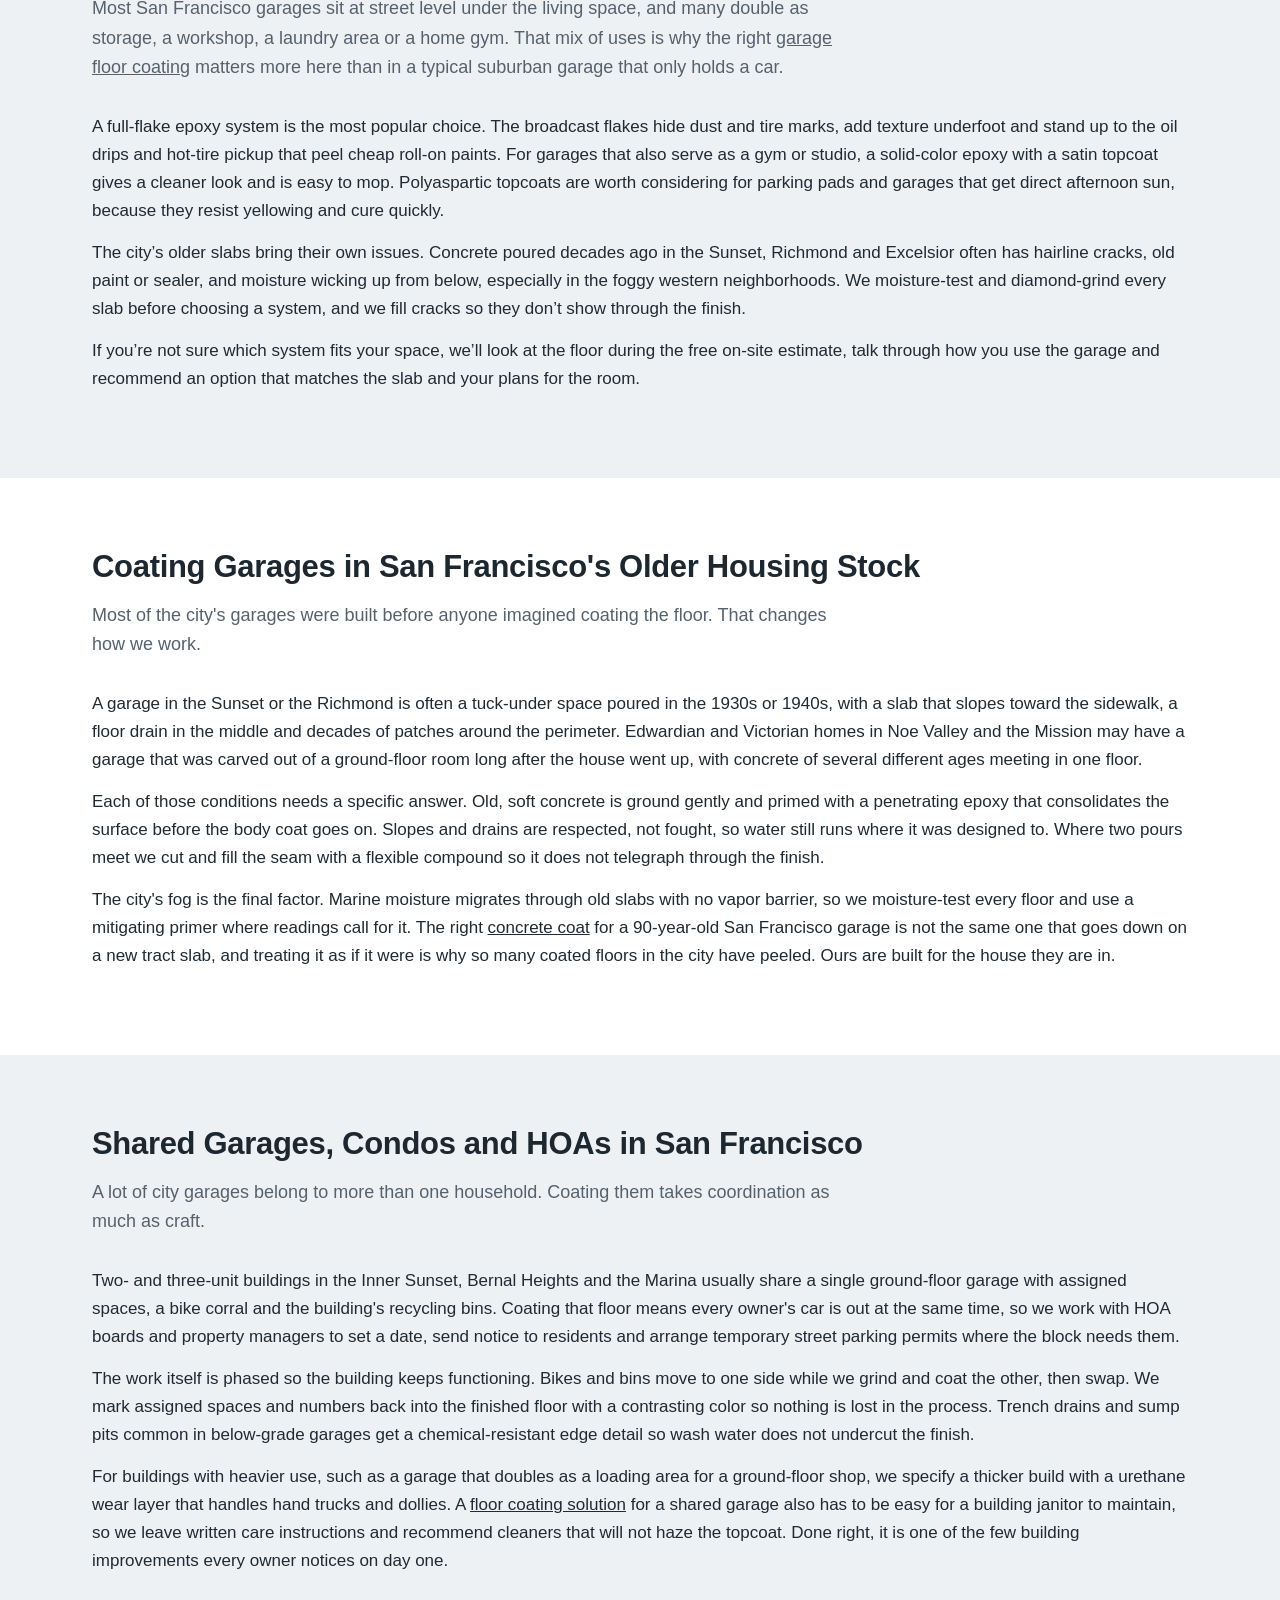
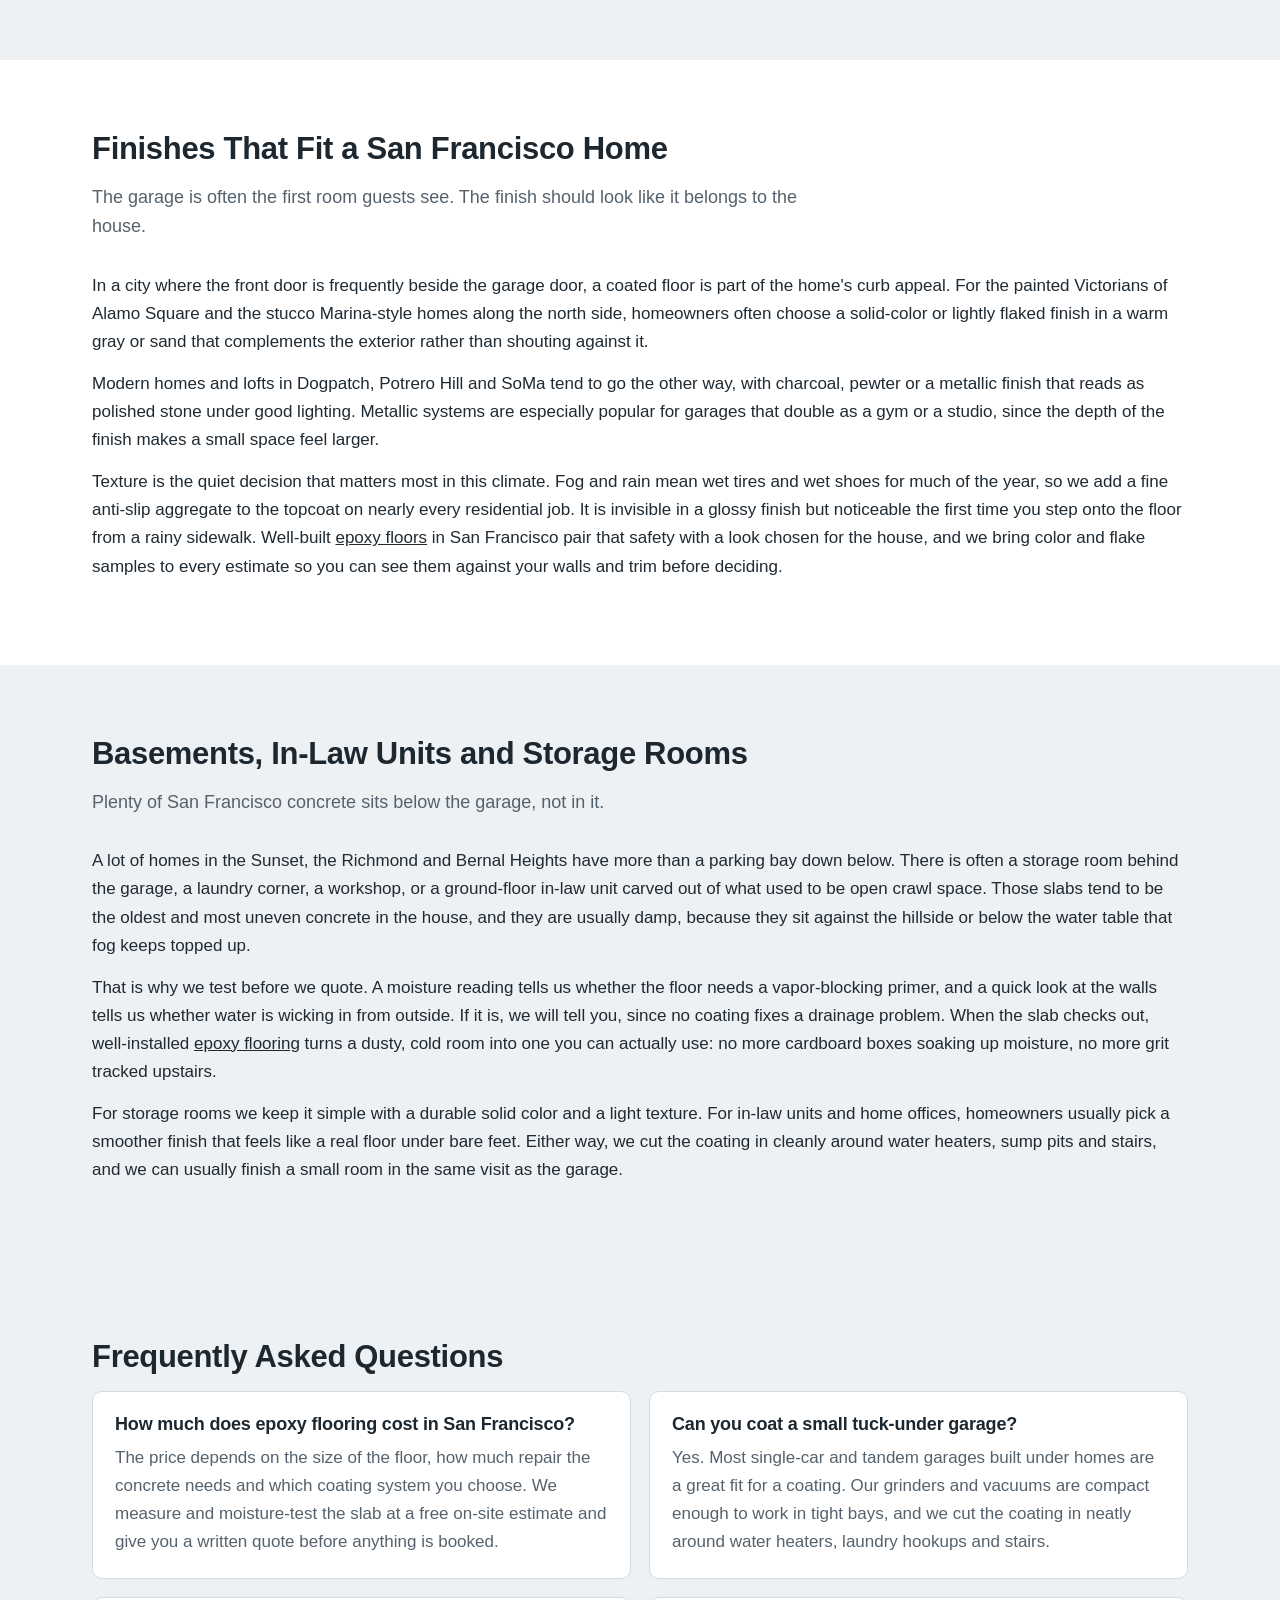
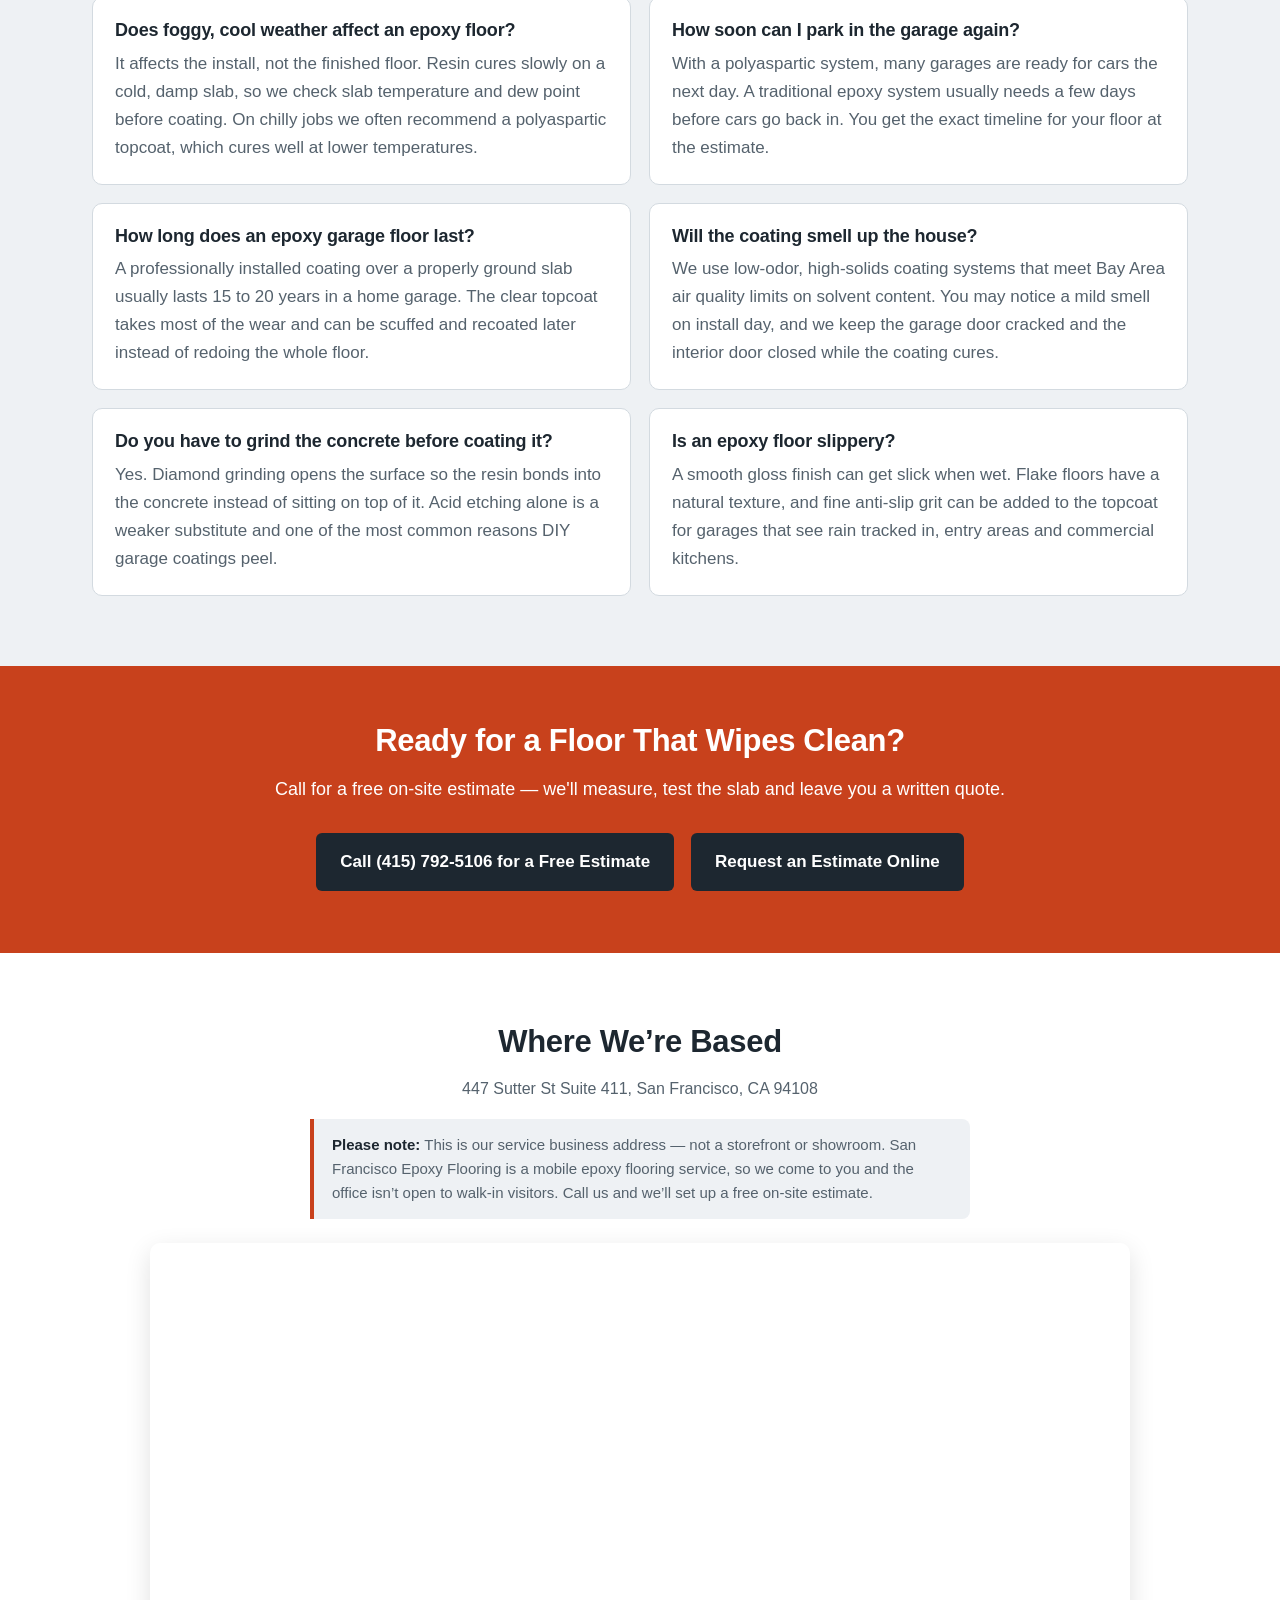
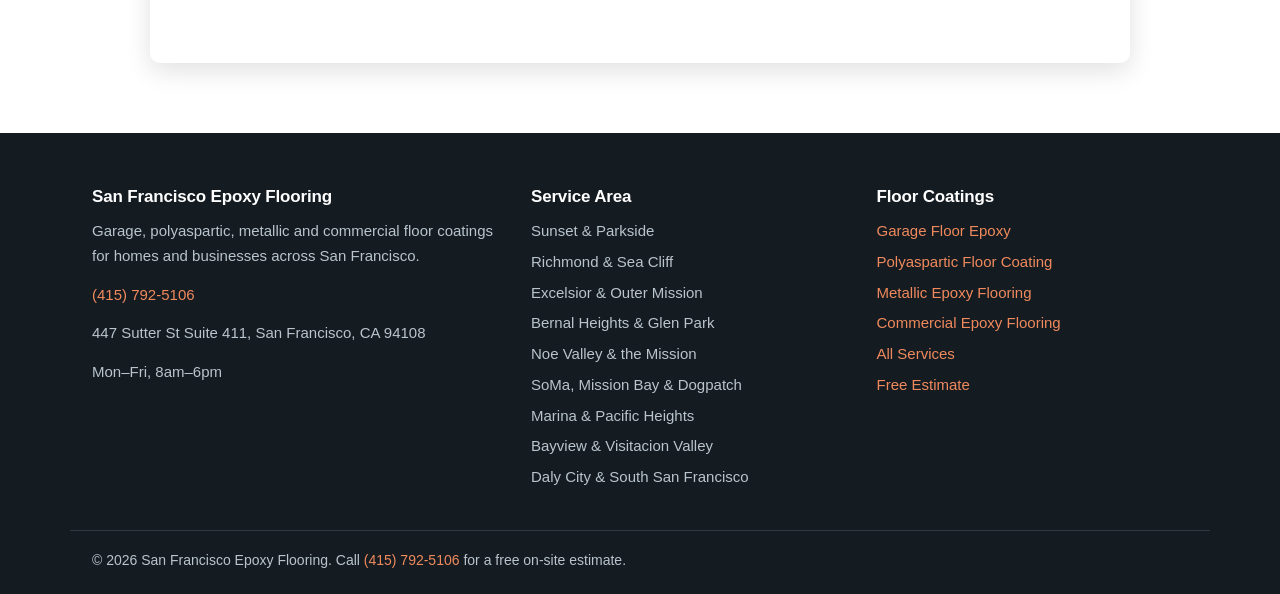
==== commit 37f6a6b9: "Add backlink to menifeeepoxyflooringpros.com (circle #315)" ====
--- a/index.html
+++ b/index.html
@@ -386,6 +386,16 @@
   </div>
 </section>
 
+<section class="section alt">
+  <div class="wrap">
+    <h2>Basements, In-Law Units and Storage Rooms</h2>
+    <p class="lead">Plenty of San Francisco concrete sits below the garage, not in it.</p>
+    <p>A lot of homes in the Sunset, the Richmond and Bernal Heights have more than a parking bay down below. There is often a storage room behind the garage, a laundry corner, a workshop, or a ground-floor in-law unit carved out of what used to be open crawl space. Those slabs tend to be the oldest and most uneven concrete in the house, and they are usually damp, because they sit against the hillside or below the water table that fog keeps topped up.</p>
+    <p>That is why we test before we quote. A moisture reading tells us whether the floor needs a vapor-blocking primer, and a quick look at the walls tells us whether water is wicking in from outside. If it is, we will tell you, since no coating fixes a drainage problem. When the slab checks out, well-installed <a href="https://menifeeepoxyflooringpros.com/">epoxy flooring</a> turns a dusty, cold room into one you can actually use: no more cardboard boxes soaking up moisture, no more grit tracked upstairs.</p>
+    <p>For storage rooms we keep it simple with a durable solid color and a light texture. For in-law units and home offices, homeowners usually pick a smoother finish that feels like a real floor under bare feet. Either way, we cut the coating in cleanly around water heaters, sump pits and stairs, and we can usually finish a small room in the same visit as the garage.</p>
+  </div>
+</section>
+
 <!-- FAQ -->
 <section class="section alt">
   <div class="wrap">
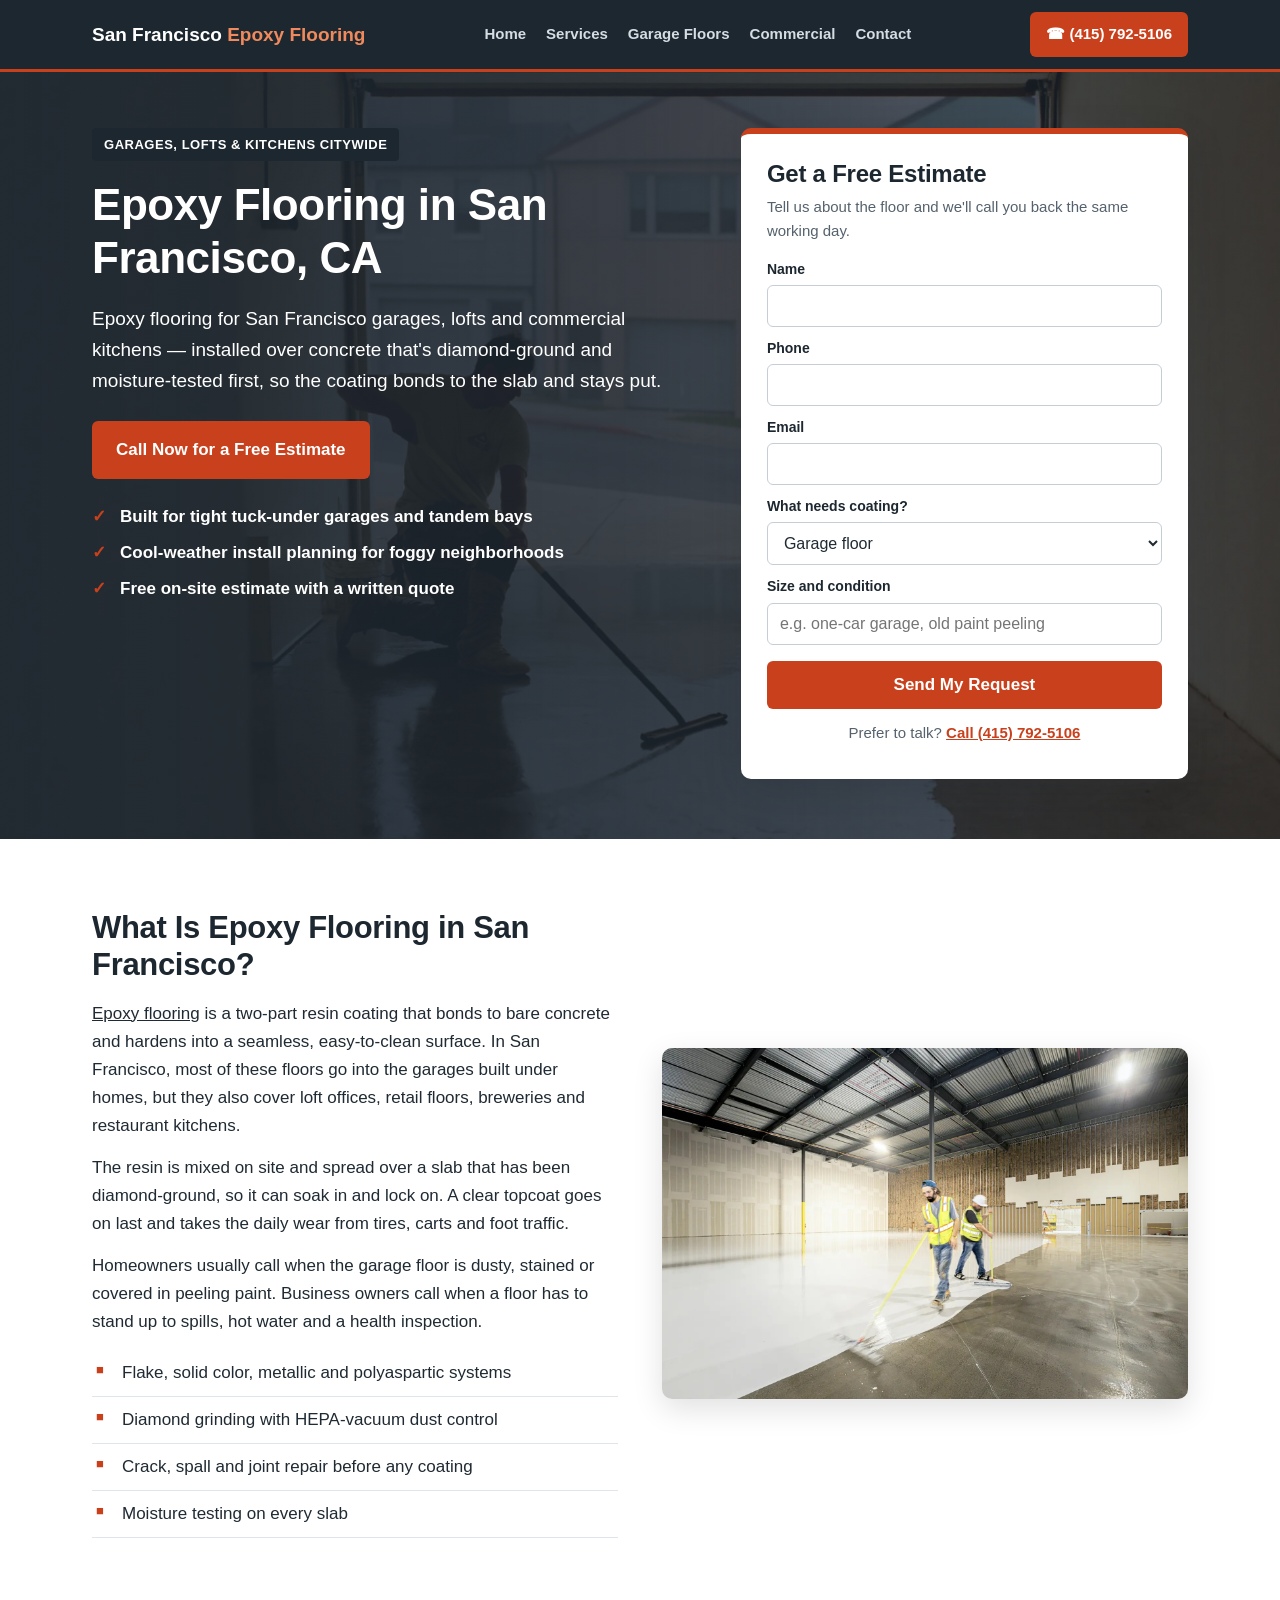
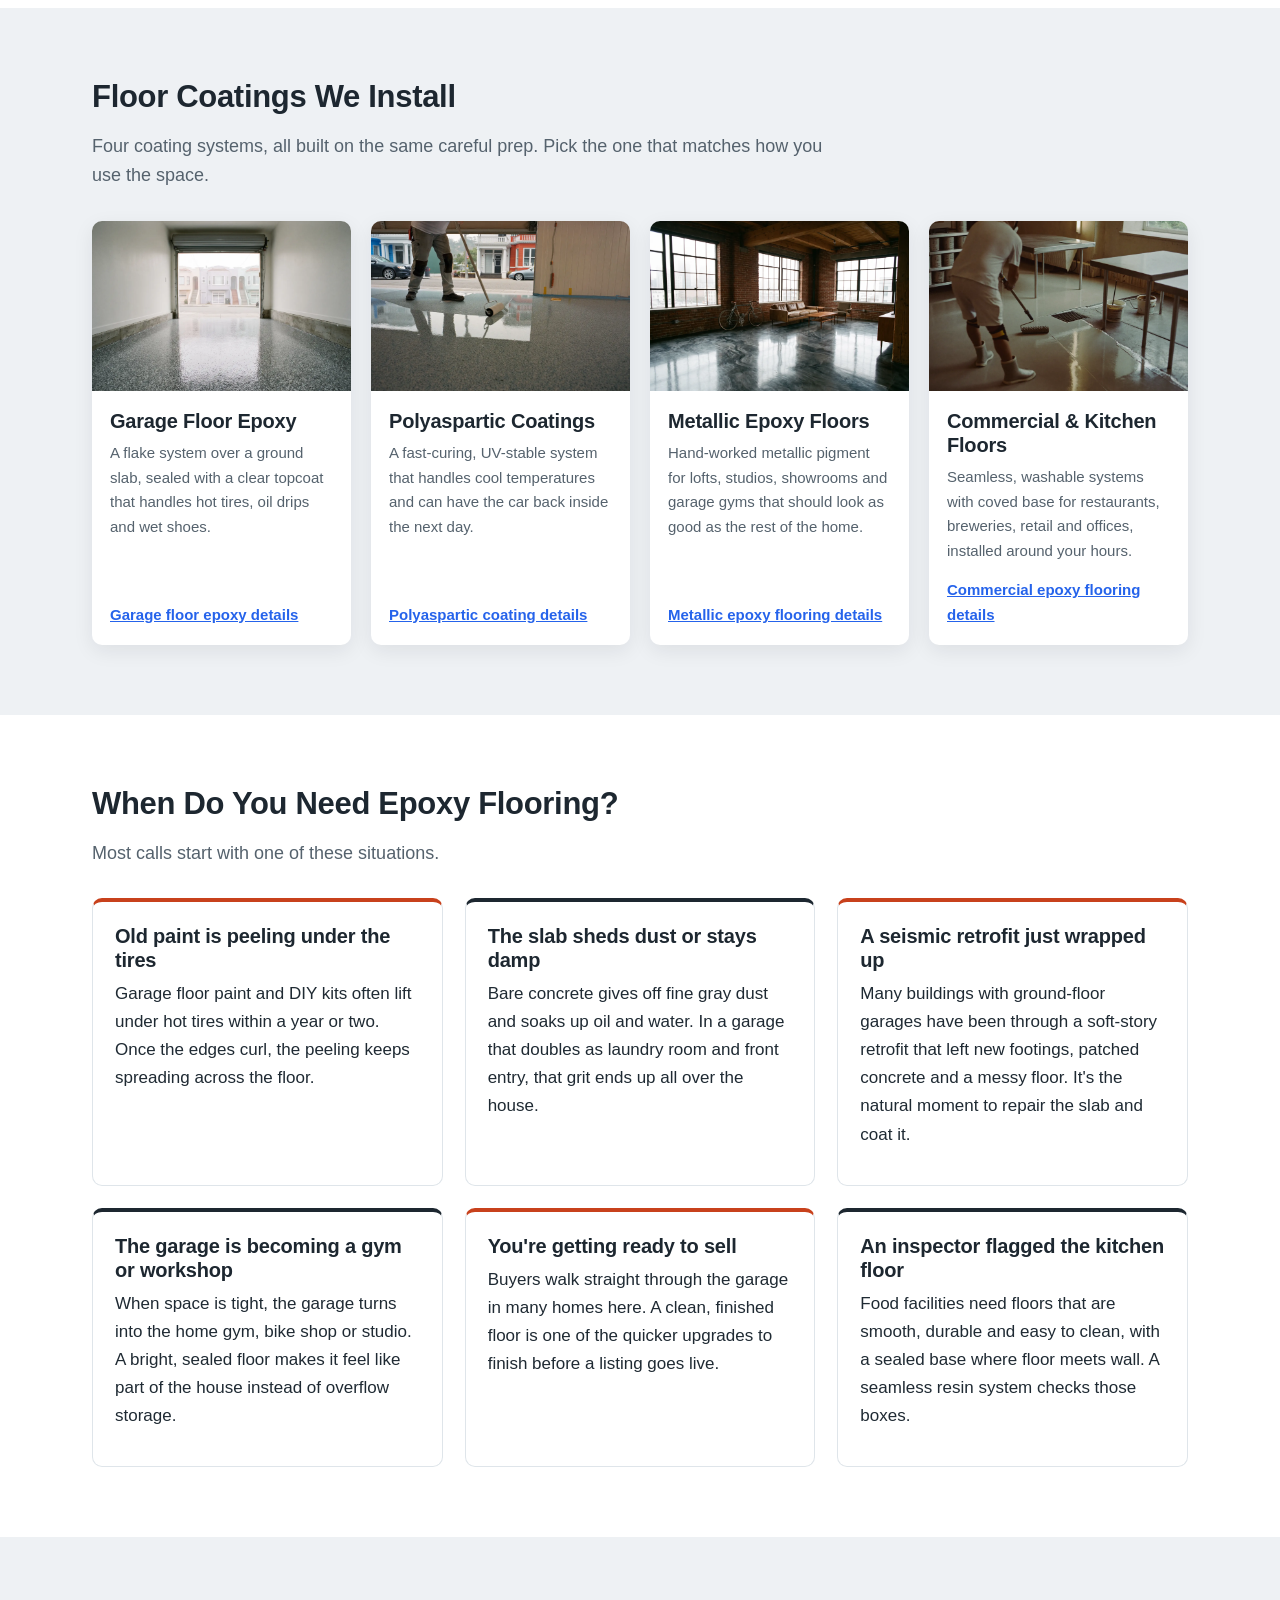
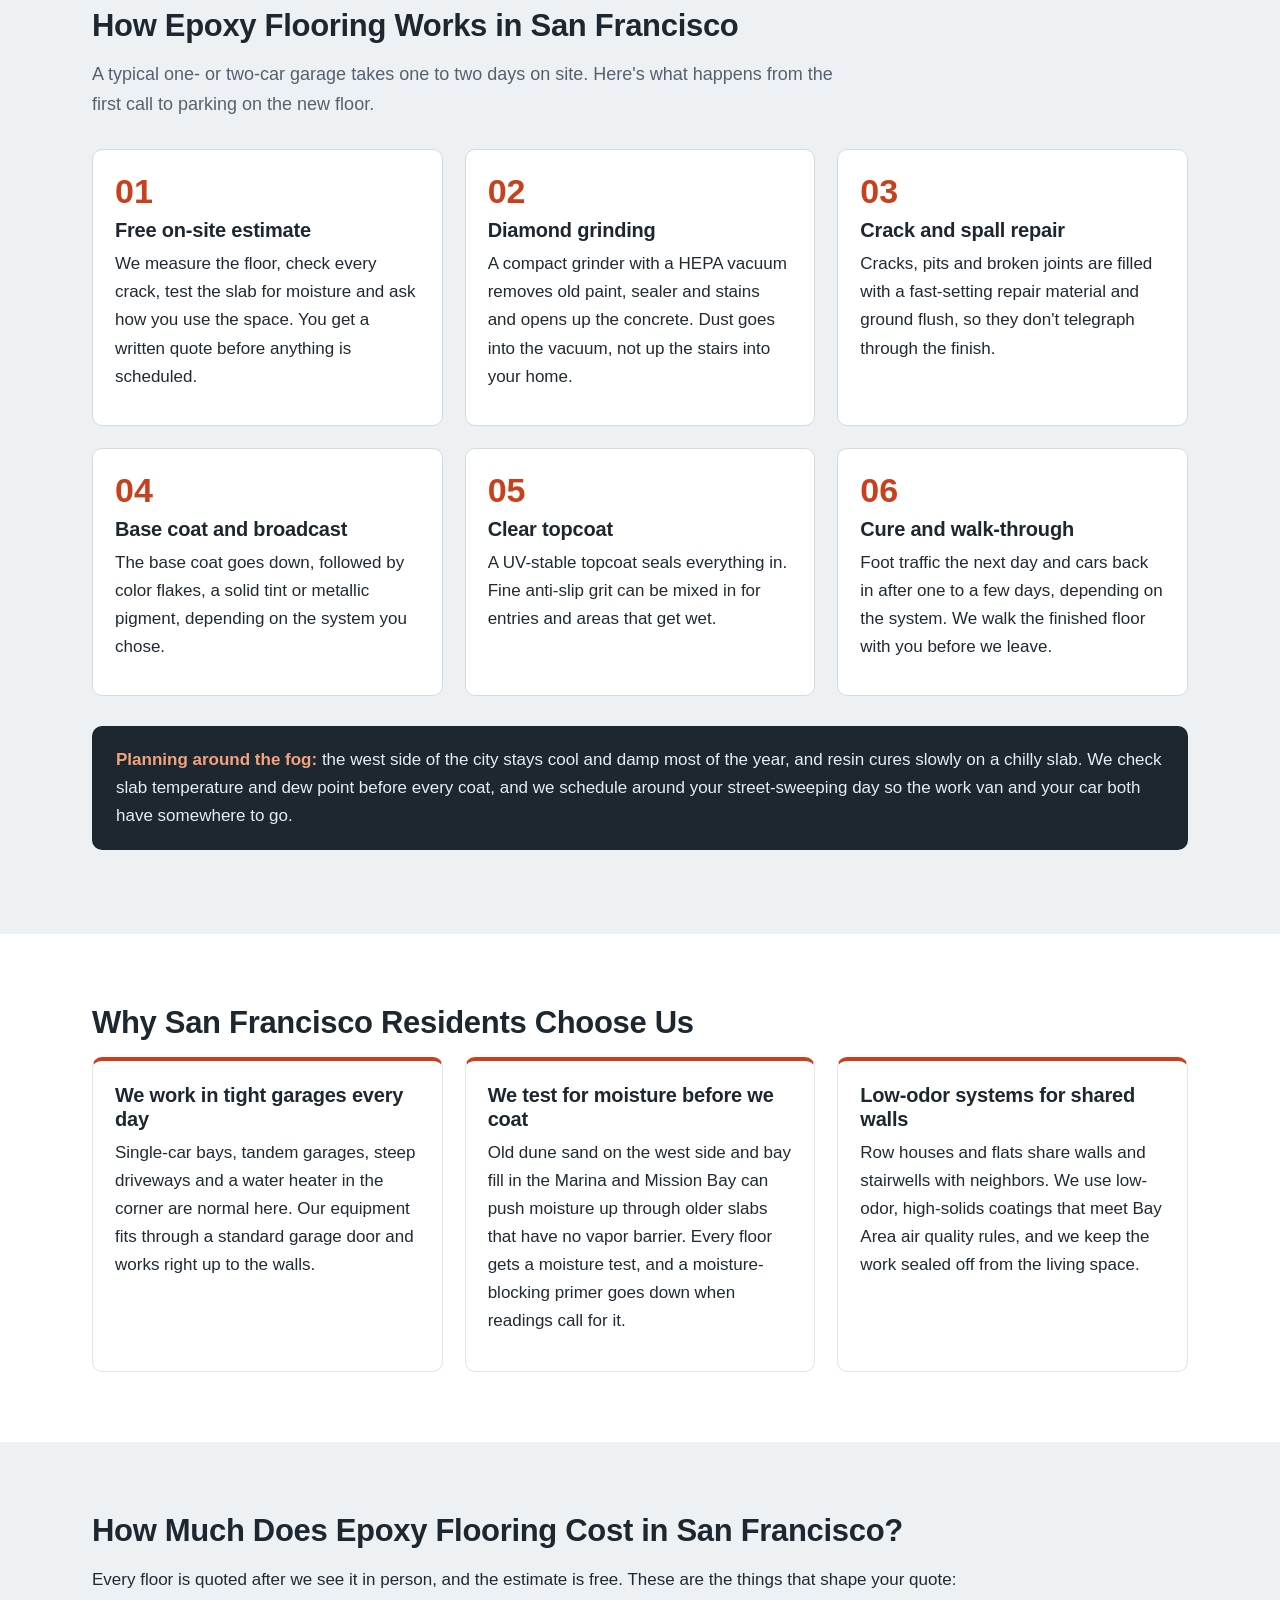
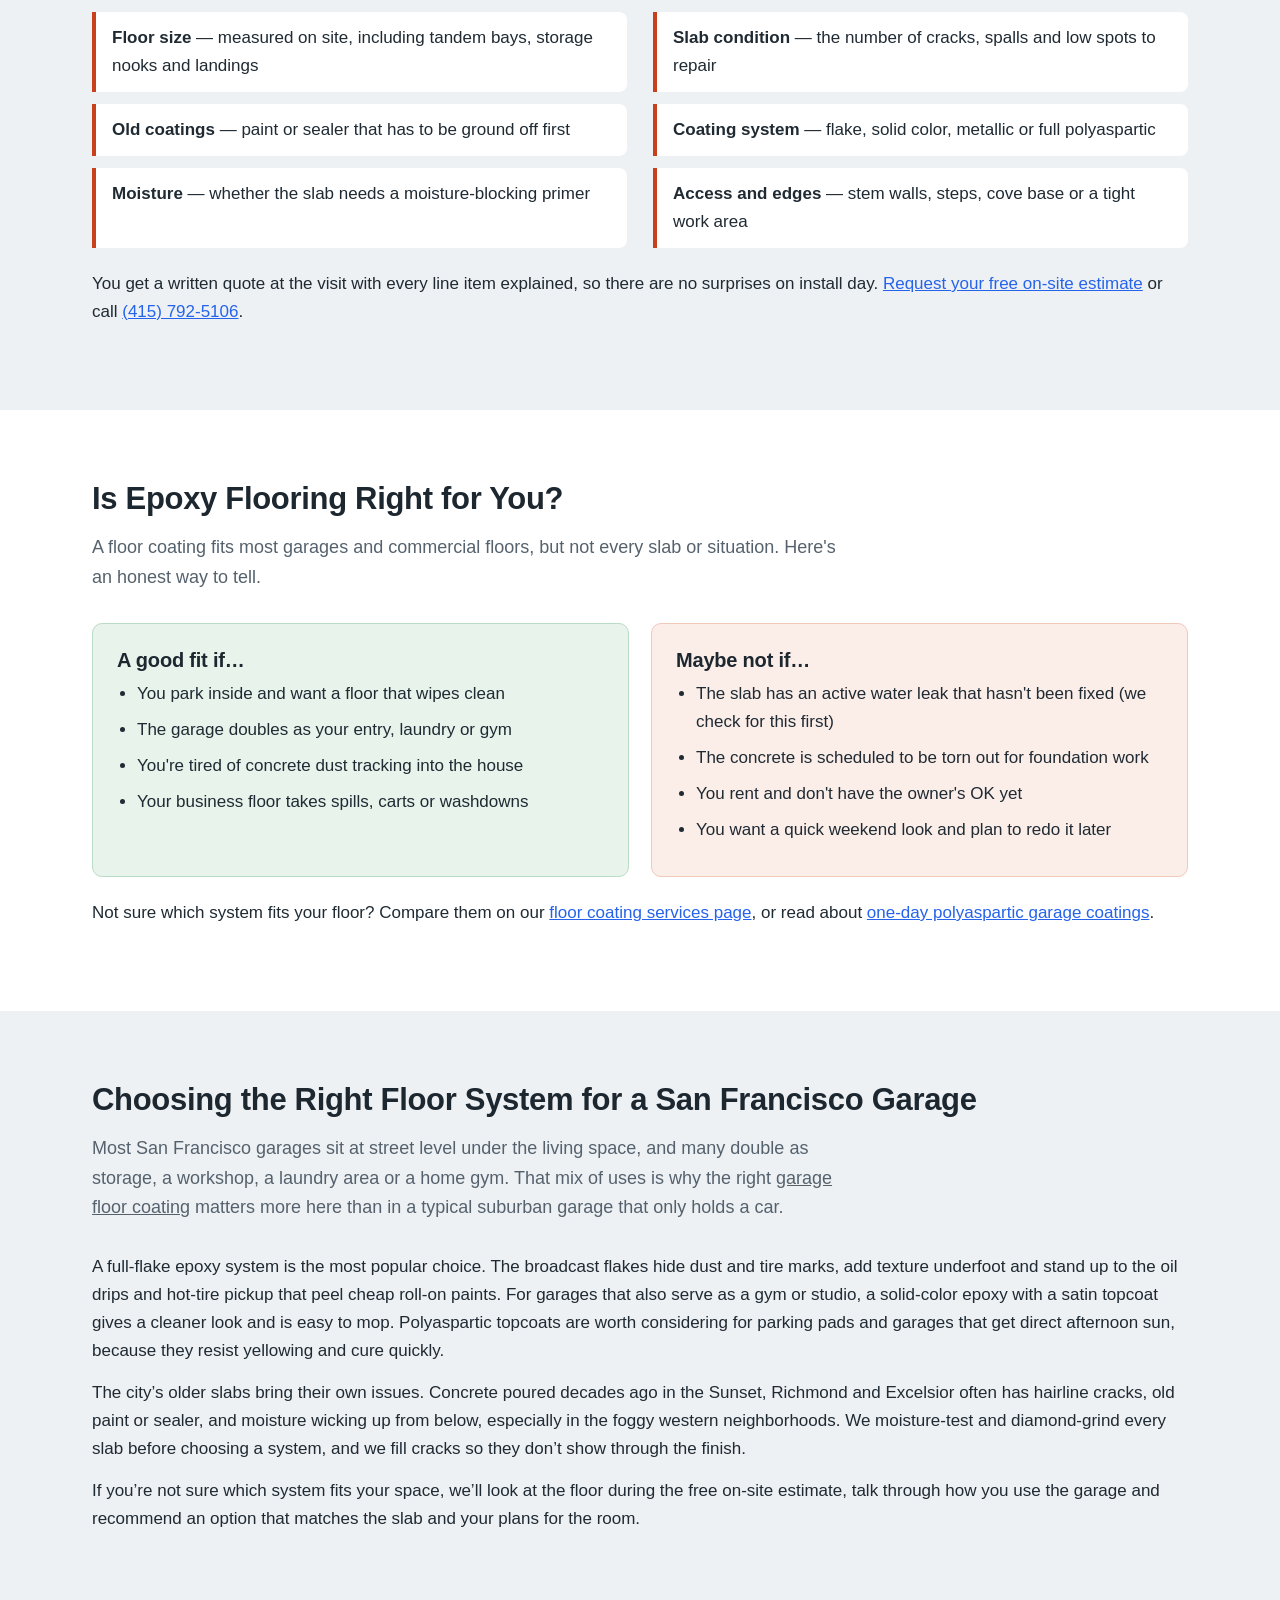
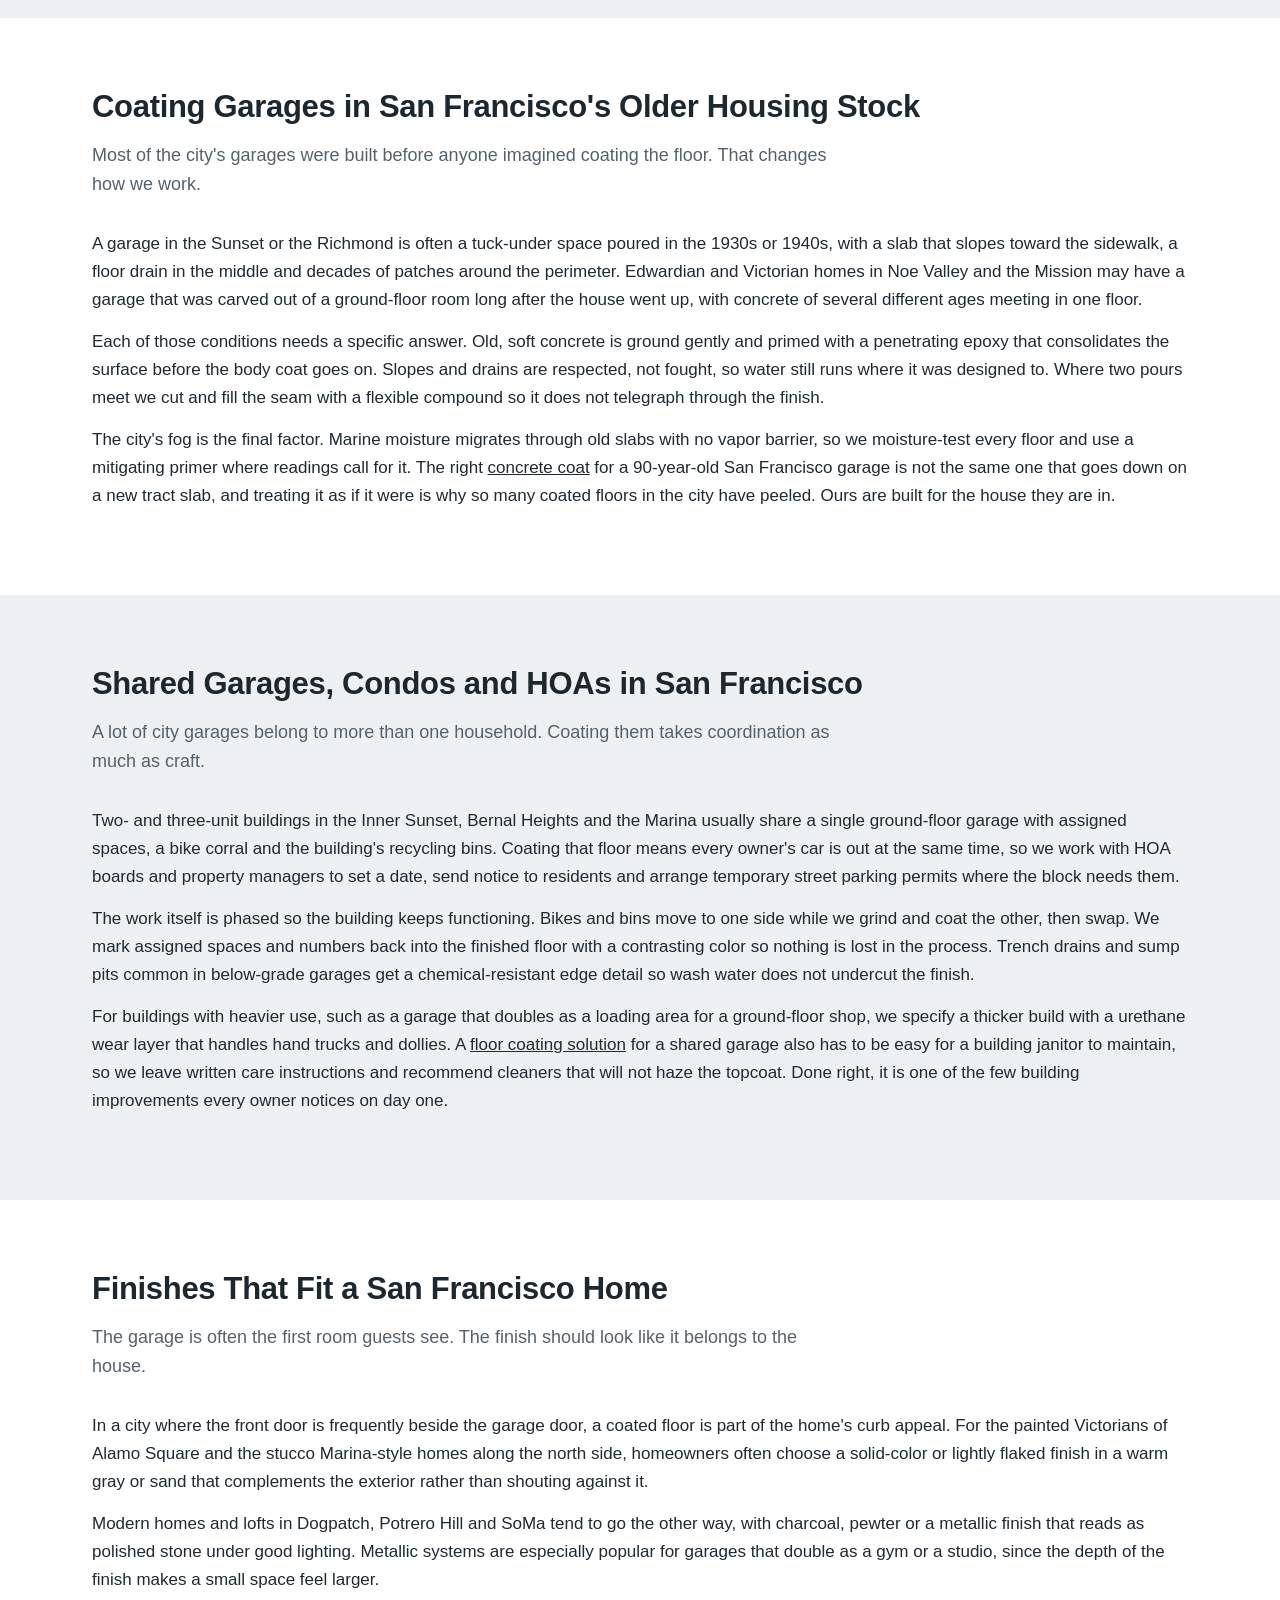
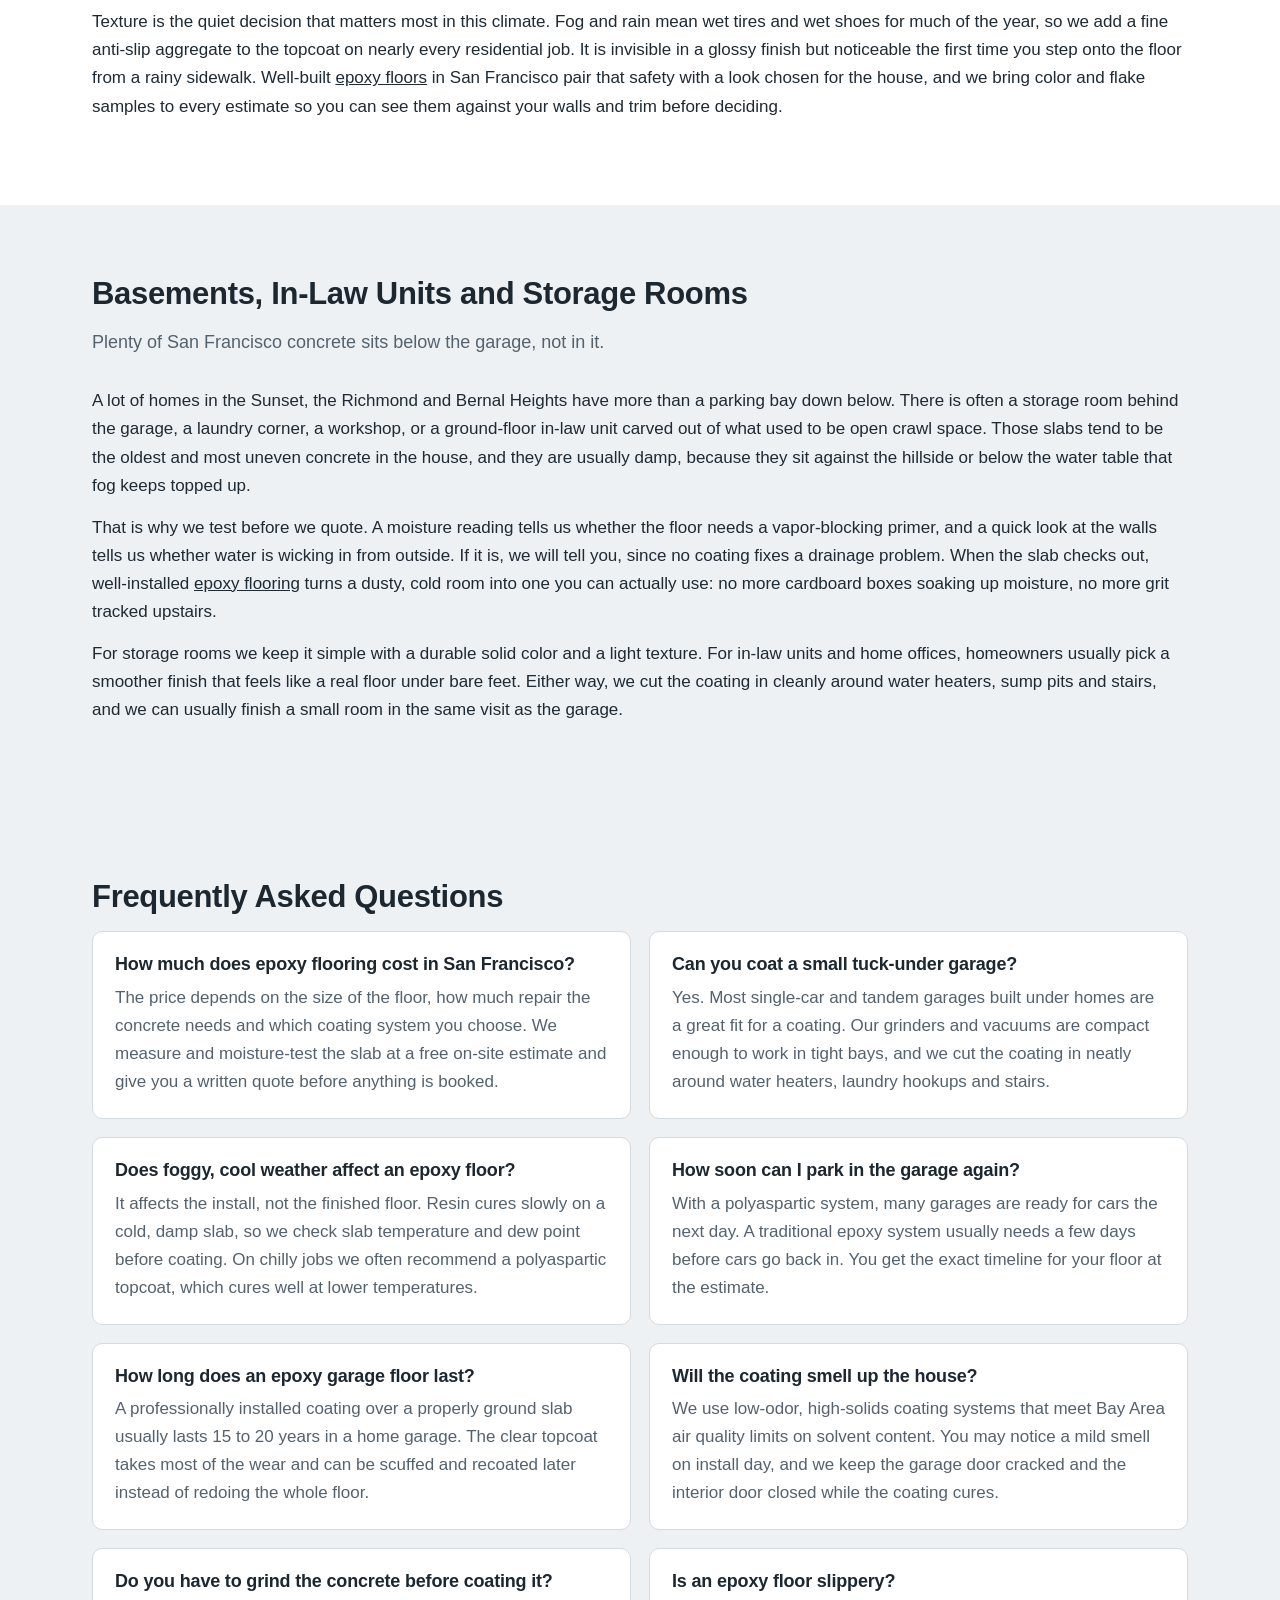
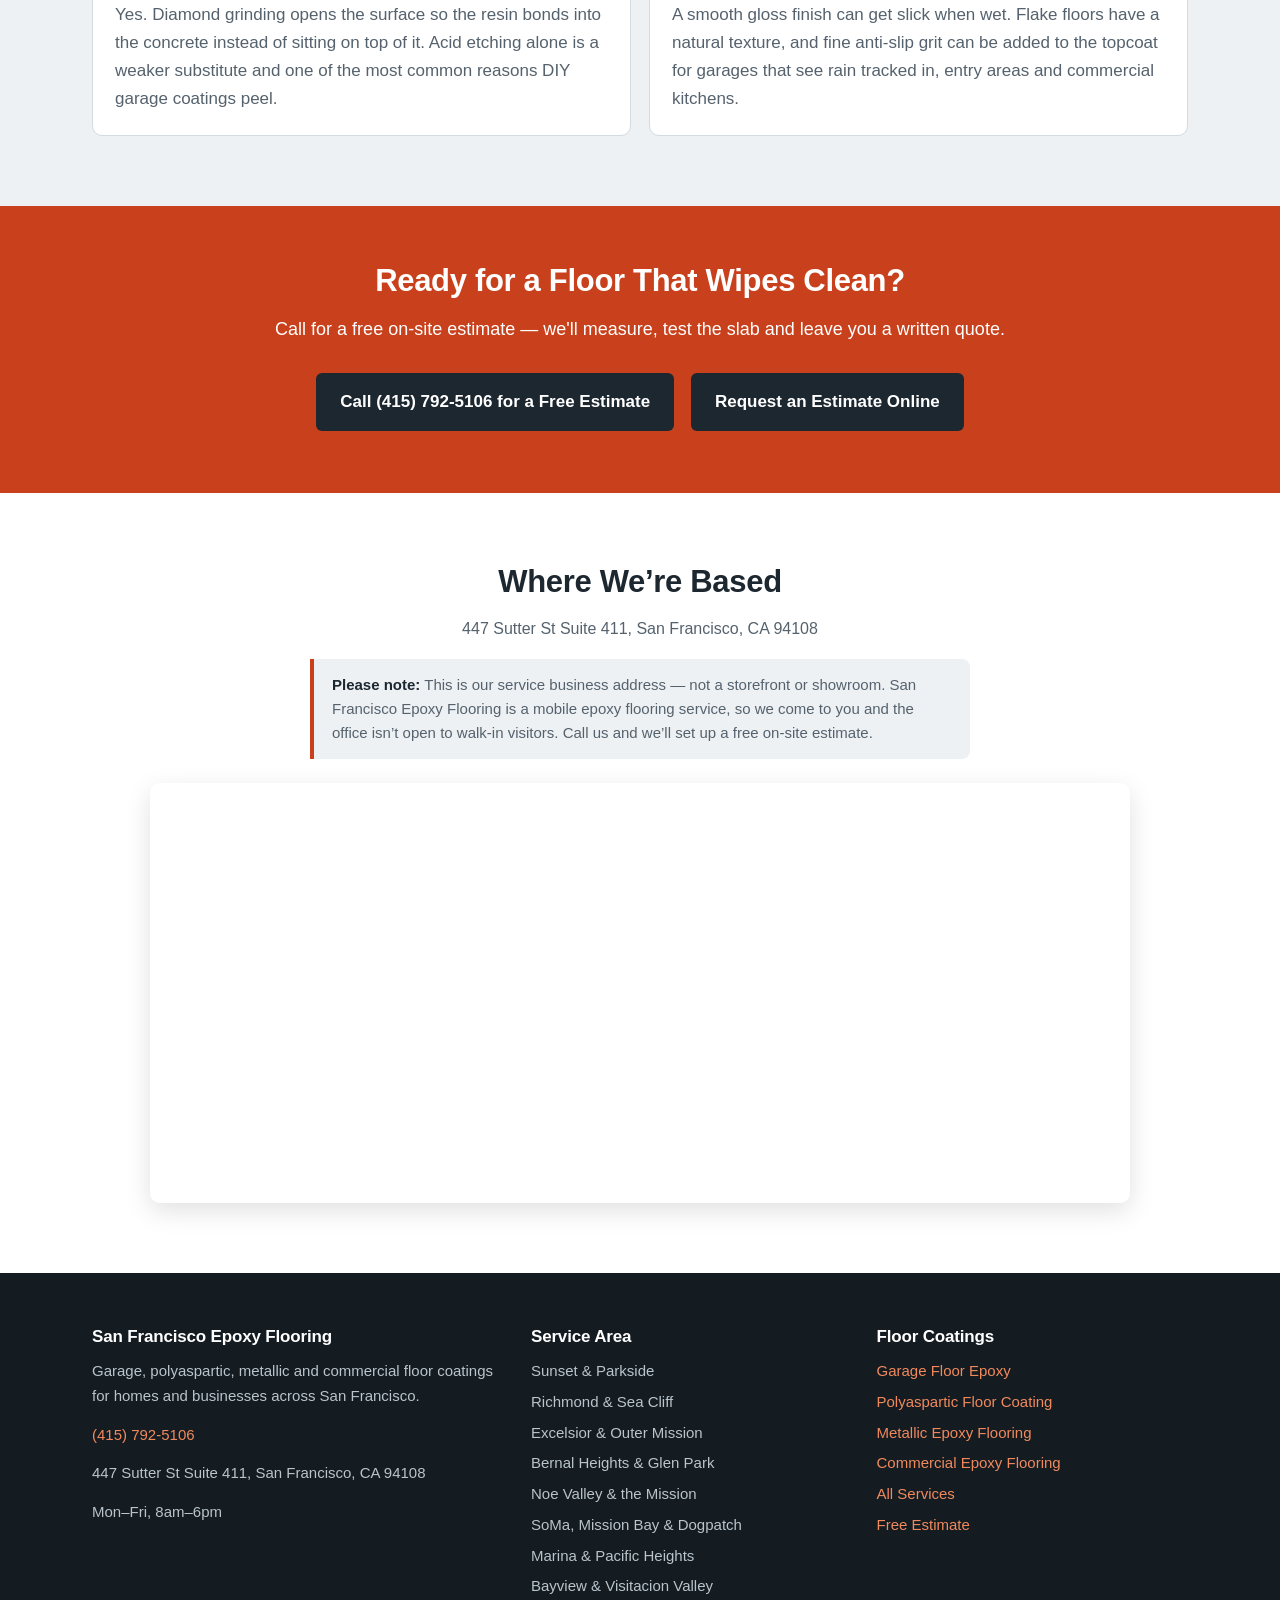
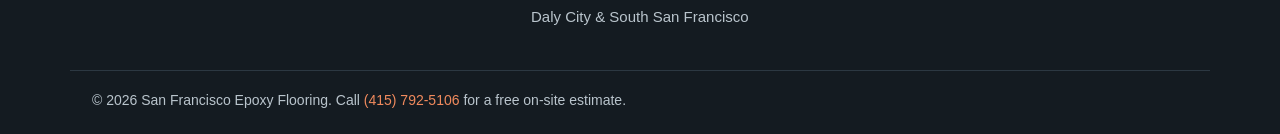
==== commit 0808c7eb: "Home page header: background photo + quote form Updated hero section with new background style and r" ====
--- a/index.html
+++ b/index.html
@@ -101,6 +101,11 @@
   ]
 }
 </script>
+<style>/* home hero form + photo */
+.lg-dark h1,.lg-dark h1 *,.lg-dark p:not(.lg-note):not(.lg-alt):not(.form-note):not(.form-alt),.lg-dark li,.lg-dark .lead,.lg-dark .lede{color:#fff !important}
+.lg-dark p:not(.lg-alt):not(.form-alt) a:not(.btn){color:#fff !important;text-decoration:underline}
+.lg-dark .btn-secondary,.lg-dark .btn-ghost,.lg-dark .btn-outline{color:#fff !important;border-color:#fff !important;background:transparent !important}
+</style>
 </head>
 <body>
 
@@ -119,7 +124,7 @@
   </div>
 </nav>
 
-<header class="hero">
+<header class="hero lg-dark" style="background:linear-gradient(90deg,rgba(29,39,48,0.93) 0%,rgba(29,39,48,0.84) 50%,rgba(29,39,48,0.62) 100%),url('epoxy-flooring-san-francisco-hero.webp') center/cover no-repeat;">
   <div class="wrap hero-grid">
     <div class="hero-copy">
       <span class="eyebrow">Garages, lofts &amp; kitchens citywide</span>
@@ -161,10 +166,6 @@
   </div>
 </header>
 
-<section class="hero-band">
-  <img src="epoxy-flooring-san-francisco-hero.webp" alt="Installer kneeling to squeegee gray epoxy across a narrow garage floor with the roll-up door open to the street" width="1600" height="900">
-</section>
-
 <!-- WHAT IS IT -->
 <section class="section">
   <div class="wrap split">
